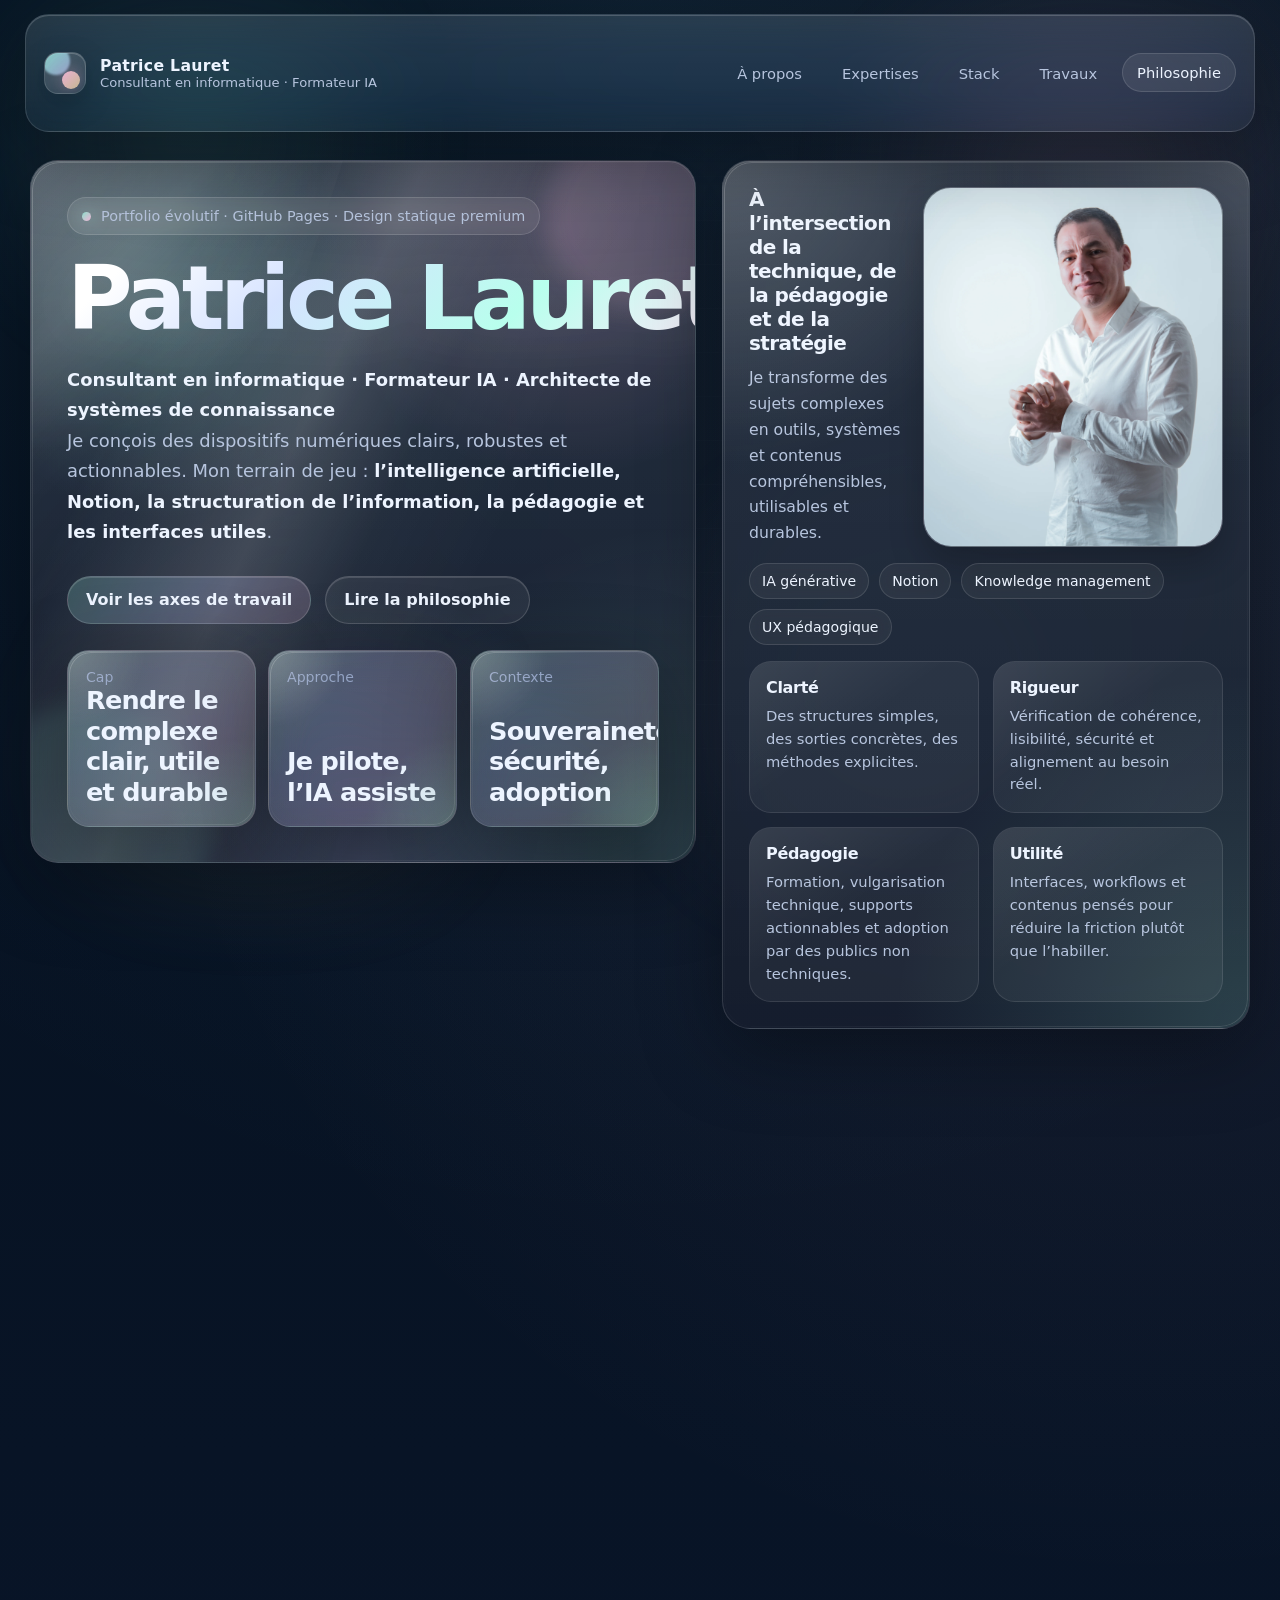
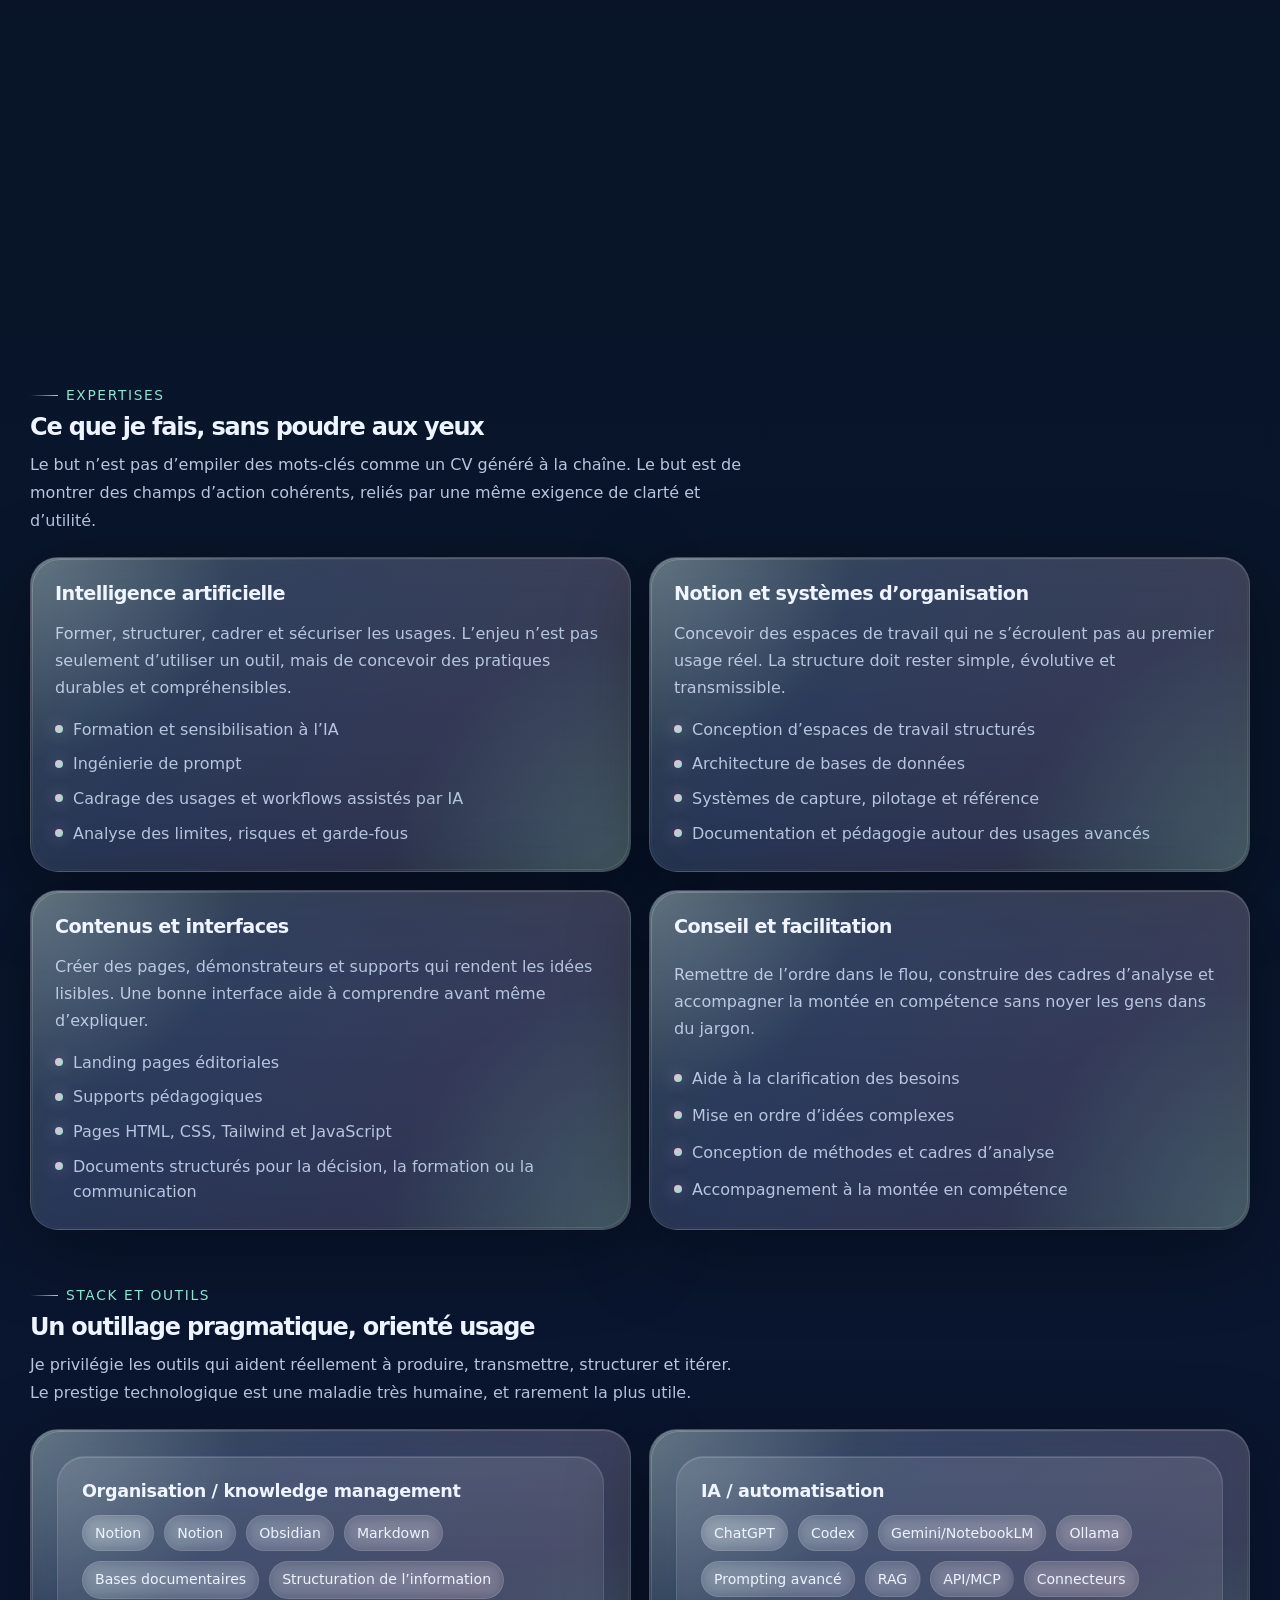
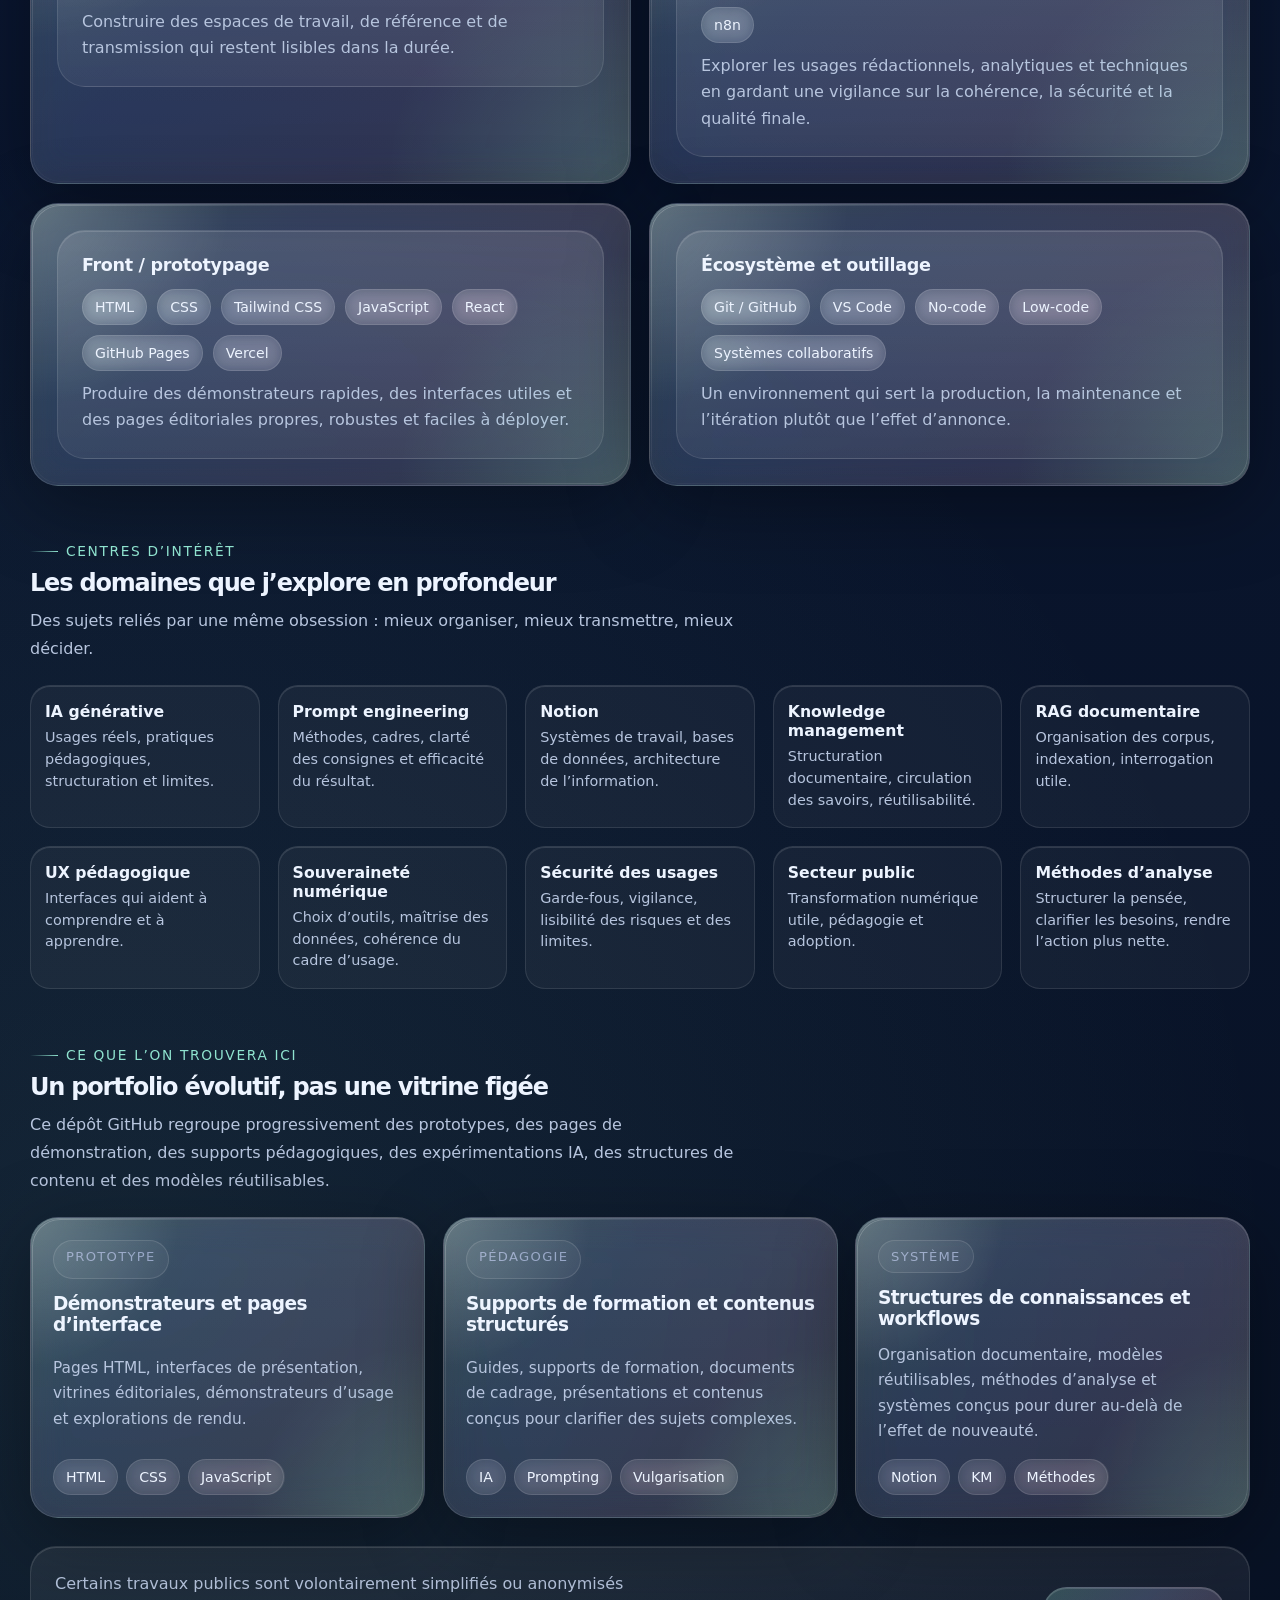
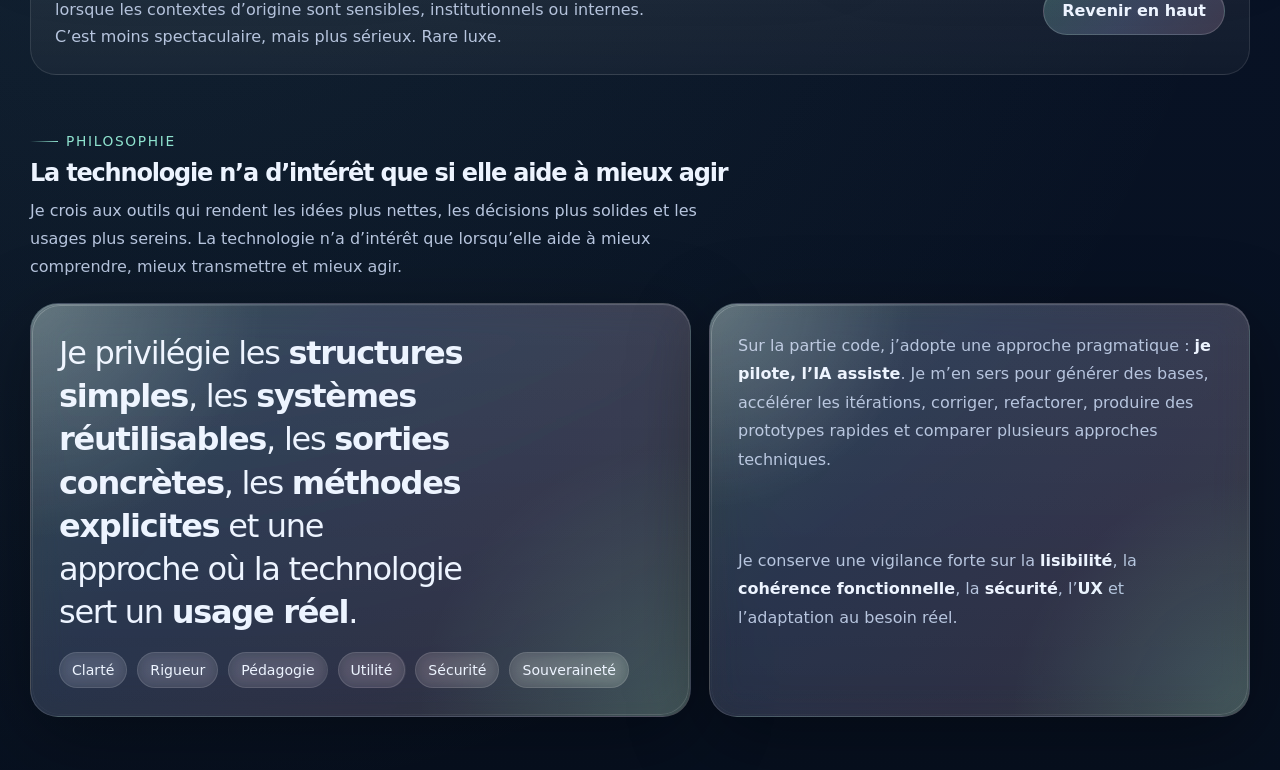
==== index.html @ 68022eaf "Fix mobile floating nav rail and anchor scroll behavior" ====
<!DOCTYPE html>
<html lang="fr">
<head>
  <meta charset="UTF-8" />
  <meta name="viewport" content="width=device-width, initial-scale=1.0" />
  <title>Patrice Lauret · Portfolio</title>
  <meta
    name="description"
    content="Consultant en informatique, formateur IA, architecte de systèmes de connaissance. Portfolio GitHub Pages de Patrice Lauret."
  />
  <meta name="theme-color" content="#0b1020" />
  <meta property="og:title" content="Patrice Lauret · Portfolio" />
  <meta
    property="og:description"
    content="IA, Notion, structuration des connaissances, pédagogie, interfaces utiles et transformation numérique."
  />
  <meta property="og:type" content="website" />
  <meta property="og:image" content="img/preview-portfolio.webp" />

  <link rel="stylesheet" href="assets/css/style.css" />

  <script src="assets/js/main.js" defer></script>
  <script src="assets/js/animations.js" defer></script>
  <script src="assets/js/reflections.js" defer></script>
</head>
<body>
  <div class="cursor-light" aria-hidden="true"></div>

  <header class="site-header">
    <div class="nav-shell">
      <a class="brand" href="#top" aria-label="Retour en haut">
        <span class="brand-mark" aria-hidden="true"></span>
        <span class="brand-text">
          <strong>Patrice Lauret</strong>
          <span>Consultant en informatique · Formateur IA</span>
        </span>
      </a>

      <nav class="nav-links" aria-label="Navigation principale">
        <a href="#apropos" data-short="ÀP" aria-label="À propos">À propos</a>
        <a href="#expertises" data-short="Ex" aria-label="Expertises">Expertises</a>
        <a href="#stack" data-short="St" aria-label="Stack">Stack</a>
        <a href="#travaux" data-short="Tr" aria-label="Travaux">Travaux</a>
        <a href="#philosophie" data-short="Ph" aria-label="Philosophie">Philosophie</a>
      </nav>
    </div>
  </header>

  <main id="top">
    <section class="hero wrap">
      <div class="intro-grid">
        <div class="intro-main">
          <article class="glass-card hero-card tilt reveal">
            <span class="halo one" aria-hidden="true"></span>
            <span class="halo two" aria-hidden="true"></span>
            <span class="floating-reflection" aria-hidden="true"></span>

            <div>
              <div class="eyebrow">
                <span class="dot" aria-hidden="true"></span>
                <span>Portfolio évolutif · GitHub Pages · Design statique premium</span>
              </div>

              <h1>
                <span class="title-gradient">Patrice Lauret</span>
              </h1>

              <p class="hero-lead">
                <strong>Consultant en informatique · Formateur IA · Architecte de systèmes de connaissance</strong><br />
                Je conçois des dispositifs numériques clairs, robustes et actionnables. Mon terrain de jeu :
                <strong>l’intelligence artificielle, Notion, la structuration de l’information, la pédagogie et les interfaces utiles</strong>.
              </p>

              <div class="cta-row">
                <a class="btn btn-primary" href="#travaux">Voir les axes de travail</a>
                <a class="btn" href="#philosophie">Lire la philosophie</a>
              </div>
            </div>

            <div class="hero-meta">
              <div class="stat-card tilt">
                <span class="stat-kicker">Cap</span>
                <strong class="stat-value">Rendre le complexe clair, utile et durable</strong>
              </div>
              <div class="stat-card tilt">
                <span class="stat-kicker">Approche</span>
                <strong class="stat-value">Je pilote, l’IA assiste</strong>
              </div>
              <div class="stat-card tilt">
                <span class="stat-kicker">Contexte</span>
                <strong class="stat-value">Souveraineté, sécurité, adoption</strong>
              </div>
            </div>
          </article>

          <article id="apropos" class="panel intro-about reveal delay-120">
            <div class="section-head">
              <span class="label">À propos</span>
              <h2>Un profil qui cherche moins le brillant que le juste</h2>
              <p>
                Ma pratique se situe là où se croisent la structuration, l’explication, l’outillage et le sens de l’usage.
                J’interviens sur des sujets où il faut concilier clarté, rigueur, sécurité, souveraineté numérique et adoption.
              </p>
            </div>

            <div class="about-grid">
              <div class="prose">
                <p>
                  Je travaille à l’intersection de <strong>la technique, de la pédagogie et de la stratégie</strong>.
                  Mon objectif est simple : transformer des sujets complexes en
                  <strong>outils, systèmes et contenus compréhensibles, utilisables et durables</strong>.
                </p>
                <p>
                  J’interviens notamment sur la <strong>formation à l’IA</strong>, la
                  <strong>structuration de connaissances</strong>, la <strong>conception de systèmes Notion</strong>,
                  la <strong>vulgarisation technique </strong>, la <strong>création de supports pédagogiques</strong>
                  et la mise en valeur de contenus via des <strong>landing pages</strong>, interfaces et présentations.
                </p>
                <p>
                  J'interviens également dans l'accompagnement et la mise en place de plan de sécurité (PCA/PRA), afin d'assurer la <strong>continuité</strong> et la <strong>reprise</strong> d'activité lors d'incidents majeurs.
                  </p>
                </p>
                <p>
                  J’ai une appétence forte pour les environnements où il faut concilier
                  <strong>clarté</strong>, <strong>rigueur</strong>, <strong>souveraineté numérique</strong>,
                  <strong>sécurité</strong> et <strong>adoption par des publics non techniques</strong>.
                </p>
              </div>

              <ul class="list-clean">
                <li>
                  <span class="bullet"></span>
                  <span><strong>Ce que je cherche</strong><br />Des systèmes utiles, réutilisables, documentés et compréhensibles.</span>
                </li>
                <li>
                  <span class="bullet"></span>
                  <span><strong>Ce que j’évite</strong><br />La complexité décorative, les interfaces flatteuses mais opaques, les méthodes qui n’aboutissent à rien.</span>
                </li>
                <li>
                  <span class="bullet"></span>
                  <span><strong>Ce que j’assume</strong><br />Sur la partie code, je m’appuie sur l’IA pour accélérer le prototypage, explorer plusieurs pistes, corriger et améliorer.</span>
                </li>
                <li>
                  <span class="bullet"></span>
                  <span><strong>Ma valeur</strong><br />Le cadrage, la relecture critique, la cohérence, la lisibilité, l’UX et l’alignement avec le besoin utilisateur.</span>
                </li>
              </ul>
            </div>
          </article>
        </div>

        <aside class="hero-side">
          <article class="panel profile-panel tilt reveal delay-90">
            <div class="profile-top">
              <div class="profile-copy">
                <h2>À l’intersection de la technique, de la pédagogie et de la stratégie</h2>
                <p>Je transforme des sujets complexes en outils, systèmes et contenus compréhensibles, utilisables et durables.</p>
              </div>

              <figure class="portrait-shell">
                <span class="portrait-backdrop" aria-hidden="true"></span>
                <div class="portrait-frame">
                  <img
                    src="./assets/img/patrice-lauret.webp"
                    alt="Portrait de Patrice Lauret"
                    loading="eager"
                    decoding="async"
                  />
                </div>
              </figure>
            </div>

            <div class="chip-row">
              <span class="chip">IA générative</span>
              <span class="chip">Notion</span>
              <span class="chip">Knowledge management</span>
              <span class="chip">UX pédagogique</span>
            </div>

            <div class="panel-grid">
              <div class="micro-card">
                <strong>Clarté</strong>
                <span>Des structures simples, des sorties concrètes, des méthodes explicites.</span>
              </div>
              <div class="micro-card">
                <strong>Rigueur</strong>
                <span>Vérification de cohérence, lisibilité, sécurité et alignement au besoin réel.</span>
              </div>
              <div class="micro-card">
                <strong>Pédagogie</strong>
                <span>Formation, vulgarisation technique, supports actionnables et adoption par des publics non techniques.</span>
              </div>
              <div class="micro-card">
                <strong>Utilité</strong>
                <span>Interfaces, workflows et contenus pensés pour réduire la friction plutôt que l’habiller.</span>
              </div>
            </div>
          </article>

          <article class="panel reveal delay-160 panel-compact">
            <div class="section-head section-head-inline">
              <span class="label">Focus</span>
              <h2>Axes de valeur</h2>
            </div>

            <div class="timeline">
              <div class="timeline-item tilt">
                <span class="kicker">Formation IA</span>
                <h3>Ingénierie de prompt, sensibilisation, cadrage des usages</h3>
                <p>Concevoir des formations qui rendent l’IA compréhensible, concrète et responsable.</p>
              </div>
              <div class="timeline-item tilt">
                <span class="kicker">Systèmes de connaissance</span>
                <h3>Structurer l’information, les workflows et les espaces documentaires</h3>
                <p>Transformer des ensembles dispersés en systèmes lisibles, maintenables et réutilisables.</p>
              </div>
              <div class="timeline-item tilt">
                <span class="kicker">Interfaces utiles</span>
                <h3>Landing pages, démonstrateurs, supports pédagogiques</h3>
                <p>Donner une forme claire à des contenus techniques, institutionnels ou pédagogiques.</p>
              </div>
            </div>
          </article>
        </aside>
      </div>
    </section>

    <section id="expertises" class="wrap reveal">
      <div class="section-head">
        <span class="label">Expertises</span>
        <h2>Ce que je fais, sans poudre aux yeux</h2>
        <p>
          Le but n’est pas d’empiler des mots-clés comme un CV généré à la chaîne.
          Le but est de montrer des champs d’action cohérents, reliés par une même exigence de clarté et d’utilité.
        </p>
      </div>

      <div class="skills-grid">
        <article class="skill-block tilt">
          <h3>Intelligence artificielle</h3>
          <p>Former, structurer, cadrer et sécuriser les usages. L’enjeu n’est pas seulement d’utiliser un outil, mais de concevoir des pratiques durables et compréhensibles.</p>
          <ul class="skill-list">
            <li>Formation et sensibilisation à l’IA</li>
            <li>Ingénierie de prompt</li>
            <li>Cadrage des usages et workflows assistés par IA</li>
            <li>Analyse des limites, risques et garde-fous</li>
          </ul>
        </article>

        <article class="skill-block tilt">
          <h3>Notion et systèmes d’organisation</h3>
          <p>Concevoir des espaces de travail qui ne s’écroulent pas au premier usage réel. La structure doit rester simple, évolutive et transmissible.</p>
          <ul class="skill-list">
            <li>Conception d’espaces de travail structurés</li>
            <li>Architecture de bases de données</li>
            <li>Systèmes de capture, pilotage et référence</li>
            <li>Documentation et pédagogie autour des usages avancés</li>
          </ul>
        </article>

        <article class="skill-block tilt">
          <h3>Contenus et interfaces</h3>
          <p>Créer des pages, démonstrateurs et supports qui rendent les idées lisibles. Une bonne interface aide à comprendre avant même d’expliquer.</p>
          <ul class="skill-list">
            <li>Landing pages éditoriales</li>
            <li>Supports pédagogiques</li>
            <li>Pages HTML, CSS, Tailwind et JavaScript</li>
            <li>Documents structurés pour la décision, la formation ou la communication</li>
          </ul>
        </article>

        <article class="skill-block tilt">
          <h3>Conseil et facilitation</h3>
          <p>Remettre de l’ordre dans le flou, construire des cadres d’analyse et accompagner la montée en compétence sans noyer les gens dans du jargon.</p>
          <ul class="skill-list">
            <li>Aide à la clarification des besoins</li>
            <li>Mise en ordre d’idées complexes</li>
            <li>Conception de méthodes et cadres d’analyse</li>
            <li>Accompagnement à la montée en compétence</li>
          </ul>
        </article>
      </div>
    </section>

    <section id="stack" class="wrap reveal">
      <div class="section-head">
        <span class="label">Stack et outils</span>
        <h2>Un outillage pragmatique, orienté usage</h2>
        <p>
          Je privilégie les outils qui aident réellement à produire, transmettre, structurer et itérer.
          Le prestige technologique est une maladie très humaine, et rarement la plus utile.
        </p>
      </div>

      <div class="stack-grid">
        <article class="panel tilt">
          <div class="stack-box">
            <h3>Organisation / knowledge management</h3>
            <div class="stack-cloud">
              <span class="chip">Notion</span>
              <span class="chip">Notion</span>
              <span class="chip">Obsidian</span>
              <span class="chip">Markdown</span>
              <span class="chip">Bases documentaires</span>
              <span class="chip">Structuration de l’information</span>
              <br><br>
            </div>
            <p>Construire des espaces de travail, de référence et de transmission qui restent lisibles dans la durée.</p>
          </div>
        </article>

        <article class="panel tilt">
          <div class="stack-box">
            <h3>IA / automatisation</h3>
            <div class="stack-cloud">
              <span class="chip">ChatGPT</span>
              <span class="chip">Codex</span>
              <span class="chip">Gemini/NotebookLM</span>
              <span class="chip">Ollama</span>
              <span class="chip">Prompting avancé</span>
              <span class="chip">RAG</span>
              <span class="chip">API/MCP</span>
              <span class="chip">Connecteurs</span>
              <span class="chip">n8n</span>
            </div>
            <p>Explorer les usages rédactionnels, analytiques et techniques en gardant une vigilance sur la cohérence, la sécurité et la qualité finale.</p>
          </div>
        </article>

        <article class="panel tilt">
          <div class="stack-box">
            <h3>Front / prototypage</h3>
            <div class="stack-cloud">
              <span class="chip">HTML</span>
              <span class="chip">CSS</span>
              <span class="chip">Tailwind CSS</span>
              <span class="chip">JavaScript</span>
              <span class="chip">React</span>
              <span class="chip">GitHub Pages</span>
              <span class="chip">Vercel</span>
            </div>
            <p>Produire des démonstrateurs rapides, des interfaces utiles et des pages éditoriales propres, robustes et faciles à déployer.</p>
          </div>
        </article>

        <article class="panel tilt">
          <div class="stack-box">
            <h3>Écosystème et outillage</h3>
            <div class="stack-cloud">
              <span class="chip">Git / GitHub</span>
              <span class="chip">VS Code</span>
              <span class="chip">No-code</span>
              <span class="chip">Low-code</span>
              <span class="chip">Systèmes collaboratifs</span>
            </div>
            <p>Un environnement qui sert la production, la maintenance et l’itération plutôt que l’effet d’annonce.</p>
          </div>
        </article>
      </div>
    </section>

    <section class="wrap reveal">
      <div class="section-head">
        <span class="label">Centres d’intérêt</span>
        <h2>Les domaines que j’explore en profondeur</h2>
        <p>Des sujets reliés par une même obsession : mieux organiser, mieux transmettre, mieux décider.</p>
      </div>

      <div class="interest-grid">
        <article class="interest-item"><strong>IA générative</strong><span>Usages réels, pratiques pédagogiques, structuration et limites.</span></article>
        <article class="interest-item"><strong>Prompt engineering</strong><span>Méthodes, cadres, clarté des consignes et efficacité du résultat.</span></article>
        <article class="interest-item"><strong>Notion</strong><span>Systèmes de travail, bases de données, architecture de l’information.</span></article>
        <article class="interest-item"><strong>Knowledge management</strong><span>Structuration documentaire, circulation des savoirs, réutilisabilité.</span></article>
        <article class="interest-item"><strong>RAG documentaire</strong><span>Organisation des corpus, indexation, interrogation utile.</span></article>
        <article class="interest-item"><strong>UX pédagogique</strong><span>Interfaces qui aident à comprendre et à apprendre.</span></article>
        <article class="interest-item"><strong>Souveraineté numérique</strong><span>Choix d’outils, maîtrise des données, cohérence du cadre d’usage.</span></article>
        <article class="interest-item"><strong>Sécurité des usages</strong><span>Garde-fous, vigilance, lisibilité des risques et des limites.</span></article>
        <article class="interest-item"><strong>Secteur public</strong><span>Transformation numérique utile, pédagogie et adoption.</span></article>
        <article class="interest-item"><strong>Méthodes d’analyse</strong><span>Structurer la pensée, clarifier les besoins, rendre l’action plus nette.</span></article>
      </div>
    </section>

    <section id="travaux" class="wrap reveal">
      <div class="section-head">
        <span class="label">Ce que l’on trouvera ici</span>
        <h2>Un portfolio évolutif, pas une vitrine figée</h2>
        <p>
          Ce dépôt GitHub regroupe progressivement des prototypes, des pages de démonstration,
          des supports pédagogiques, des expérimentations IA, des structures de contenu et des modèles réutilisables.
        </p>
      </div>

      <div class="projects-grid">
        <article class="project-card tilt">
          <span class="project-type">Prototype</span>
          <h3>Démonstrateurs et pages d’interface</h3>
          <p>Pages HTML, interfaces de présentation, vitrines éditoriales, démonstrateurs d’usage et explorations de rendu.</p>
          <div class="project-footer">
            <span class="tag">HTML</span>
            <span class="tag">CSS</span>
            <span class="tag">JavaScript</span>
          </div>
        </article>

        <article class="project-card tilt">
          <span class="project-type">Pédagogie</span>
          <h3>Supports de formation et contenus structurés</h3>
          <p>Guides, supports de formation, documents de cadrage, présentations et contenus conçus pour clarifier des sujets complexes.</p>
          <div class="project-footer">
            <span class="tag">IA</span>
            <span class="tag">Prompting</span>
            <span class="tag">Vulgarisation</span>
          </div>
        </article>

        <article class="project-card tilt">
          <span class="project-type">Système</span>
          <h3>Structures de connaissances et workflows</h3>
          <p>Organisation documentaire, modèles réutilisables, méthodes d’analyse et systèmes conçus pour durer au-delà de l’effet de nouveauté.</p>
          <div class="project-footer">
            <span class="tag">Notion</span>
            <span class="tag">KM</span>
            <span class="tag">Méthodes</span>
          </div>
        </article>
      </div>

      <div class="footer-card">
        <p>
          Certains travaux publics sont volontairement simplifiés ou anonymisés lorsque les contextes d’origine
          sont sensibles, institutionnels ou internes. C’est moins spectaculaire, mais plus sérieux. Rare luxe.
        </p>
        <a class="btn btn-primary" href="#top">Revenir en haut</a>
      </div>
    </section>

    <section id="philosophie" class="wrap reveal">
      <div class="section-head">
        <span class="label">Philosophie</span>
        <h2>La technologie n’a d’intérêt que si elle aide à mieux agir</h2>
        <p>
          Je crois aux outils qui rendent les idées plus nettes, les décisions plus solides et les usages plus sereins.
          La technologie n’a d’intérêt que lorsqu’elle aide à mieux comprendre, mieux transmettre et mieux agir.
        </p>
      </div>

      <div class="philosophy-grid">
        <article class="philosophy-card tilt">
          <p class="quote">
            Je privilégie les <strong>structures simples</strong>, les <strong>systèmes réutilisables</strong>,
            les <strong>sorties concrètes</strong>, les <strong>méthodes explicites</strong>
            et une approche où la technologie sert un <strong>usage réel</strong>.
          </p>
          <div class="tag-cloud">
            <span class="tag">Clarté</span>
            <span class="tag">Rigueur</span>
            <span class="tag">Pédagogie</span>
            <span class="tag">Utilité</span>
            <span class="tag">Sécurité</span>
            <span class="tag">Souveraineté</span>
          </div>
        </article>

        <article class="philosophy-card tilt">
          <div class="prose">
            <p>
              Sur la partie code, j’adopte une approche pragmatique :
              <strong>je pilote, l’IA assiste</strong>. Je m’en sers pour générer des bases,
              accélérer les itérations, corriger, refactorer, produire des prototypes rapides
              et comparer plusieurs approches techniques.
            </p>
            <p>
              Je conserve une vigilance forte sur la <strong>lisibilité</strong>,
              la <strong>cohérence fonctionnelle</strong>, la <strong>sécurité</strong>,
              l’<strong>UX</strong> et l’adaptation au besoin réel.
            </p>
          </div>
        </article>
      </div>
    </section>
  </main>
</body>
</html>
---- assets/css/style.css ----
:root {
  --bg: #07111f;
  --bg-soft: rgba(10, 18, 34, 0.72);
  --panel: rgba(255, 255, 255, 0.07);
  --panel-2: rgba(255, 255, 255, 0.1);
  --line: rgba(255, 255, 255, 0.12);
  --text: #edf4ff;
  --muted: #b7c5de;
  --soft: #93a3c4;
  --accent: #8fe3cf;
  --accent-2: #f4b6d8;
  --accent-3: #b8c8ff;
  --accent-4: #f7dca6;
  --success: #a7f3d0;
  --shadow: 0 20px 80px rgba(0, 0, 0, 0.35);
  --radius: 28px;
  --radius-sm: 18px;
  --max: 1220px;
  --nav-h: 78px;
  --mobile-nav-rail-w: 56px;
  --mobile-nav-rail-gap: 10px;
  --grid: rgba(255, 255, 255, 0.05);
  --card-glow:
    radial-gradient(circle at top left, rgba(255, 255, 255, 0.22), transparent 30%),
    radial-gradient(circle at bottom right, rgba(143, 227, 207, 0.18), transparent 35%);
  --hero-glow:
    radial-gradient(circle at 20% 20%, rgba(143, 227, 207, 0.24), transparent 28%),
    radial-gradient(circle at 80% 10%, rgba(244, 182, 216, 0.2), transparent 30%),
    radial-gradient(circle at 50% 100%, rgba(184, 200, 255, 0.22), transparent 35%);
  --hero-reflection:
    linear-gradient(115deg, transparent 20%, rgba(255, 255, 255, 0.16) 40%, rgba(255, 255, 255, 0.03) 52%, transparent 65%);
  --border-shine:
    linear-gradient(135deg, rgba(255, 255, 255, 0.28), rgba(255, 255, 255, 0.05) 32%, rgba(255, 255, 255, 0.02) 65%, rgba(255, 255, 255, 0.18));
  --spring-spectrum:
    linear-gradient(130deg, rgba(143, 227, 207, 0.17), rgba(184, 200, 255, 0.12), rgba(244, 182, 216, 0.12), rgba(247, 220, 166, 0.14));
}

* {
  box-sizing: border-box;
}

html {
  scroll-behavior: smooth;
  scroll-padding-top: calc(var(--nav-h) + 16px);
}

body {
  margin: 0;
  font-family: Inter, ui-sans-serif, system-ui, -apple-system, BlinkMacSystemFont, "Segoe UI", sans-serif;
  background:
    radial-gradient(circle at top, rgba(56, 189, 248, 0.08), transparent 22%),
    radial-gradient(circle at 90% 10%, rgba(244, 182, 216, 0.08), transparent 20%),
    radial-gradient(circle at 10% 80%, rgba(143, 227, 207, 0.09), transparent 25%),
    linear-gradient(180deg, #06101d 0%, #081426 26%, #0a1630 56%, #07101f 100%);
  color: var(--text);
  min-height: 100vh;
  overflow-x: hidden;
}

body::before,
body::after {
  content: "";
  position: fixed;
  inset: 0;
  pointer-events: none;
  z-index: -2;
}

body::before {
  background:
    linear-gradient(var(--grid) 1px, transparent 1px),
    linear-gradient(90deg, var(--grid) 1px, transparent 1px);
  background-size: 44px 44px;
  mask-image: radial-gradient(circle at center, black 28%, transparent 85%);
  opacity: 0.26;
}

body::after {
  background:
    radial-gradient(circle at 15% 15%, rgba(143, 227, 207, 0.18), transparent 18%),
    radial-gradient(circle at 85% 20%, rgba(244, 182, 216, 0.16), transparent 20%),
    radial-gradient(circle at 70% 78%, rgba(184, 200, 255, 0.18), transparent 24%),
    radial-gradient(circle at 20% 85%, rgba(247, 220, 166, 0.12), transparent 20%);
  filter: blur(60px);
  opacity: 0.9;
  animation: drift 18s ease-in-out infinite alternate;
}

@keyframes drift {
  from {
    transform: translate3d(0, 0, 0) scale(1);
  }
  to {
    transform: translate3d(2%, -2%, 0) scale(1.05);
  }
}

@keyframes shimmer {
  0%,
  74%,
  100% {
    transform: translateX(-115%);
  }
  82% {
    transform: translateX(115%);
  }
}

@keyframes portraitShine {
  0%,
  76%,
  100% {
    transform: translateX(-92%);
  }
  86% {
    transform: translateX(115%);
  }
}

@keyframes sweep {
  0%,
  78%,
  100% {
    transform: translateX(-35%) rotate(18deg);
  }
  88% {
    transform: translateX(135%) rotate(18deg);
  }
}

a {
  color: inherit;
  text-decoration: none;
}

img {
  max-width: 100%;
  display: block;
}

h1,
h2,
h3,
p {
  margin: 0;
}

h1 {
  font-size: clamp(2.8rem, 7vw, 5.7rem);
  line-height: 0.98;
  letter-spacing: -0.05em;
  max-width: none;
  white-space: nowrap;
  text-wrap: nowrap;
}

.cursor-light {
  position: fixed;
  inset: 0;
  pointer-events: none;
  z-index: -1;
  background: radial-gradient(
    320px circle at var(--mx, 50%) var(--my, 30%),
    rgba(255, 255, 255, 0.07),
    transparent 45%
  );
  transition: background 120ms linear, opacity 180ms ease;
  opacity: 0;
}

.wrap {
  width: min(100% - 32px, var(--max));
  margin-inline: auto;
}

.site-header {
  position: sticky;
  top: 0;
  z-index: 20;
  padding-top: 14px;
}

.nav-shell {
  width: min(100% - 24px, calc(var(--max) + 10px));
  margin: 0 auto;
  min-height: var(--nav-h);
  display: flex;
  align-items: center;
  justify-content: space-between;
  gap: 18px;
  padding: 14px 18px;
  border: 1px solid var(--line);
  border-radius: 24px;
  background: linear-gradient(180deg, rgba(255, 255, 255, 0.12), rgba(255, 255, 255, 0.05));
  backdrop-filter: blur(18px) saturate(140%);
  -webkit-backdrop-filter: blur(18px) saturate(140%);
  box-shadow: var(--shadow), inset 0 1px 0 rgba(255, 255, 255, 0.18);
  position: relative;
  overflow: hidden;
  isolation: isolate;
}

.nav-shell::before {
  content: "";
  position: absolute;
  inset: 0;
  background: linear-gradient(110deg, transparent 0%, rgba(255, 255, 255, 0.12) 25%, transparent 45%);
  transform: translateX(-100%);
  opacity: 0.55;
  animation: shimmer 10s ease-in-out infinite;
  z-index: -1;
}

.brand {
  display: flex;
  align-items: center;
  gap: 14px;
  min-width: 0;
}

.brand-mark {
  width: 42px;
  height: 42px;
  border-radius: 14px;
  position: relative;
  background: linear-gradient(135deg, rgba(255, 255, 255, 0.2), rgba(255, 255, 255, 0.06));
  border: 1px solid rgba(255, 255, 255, 0.14);
  box-shadow: inset 0 1px 0 rgba(255, 255, 255, 0.2), 0 10px 30px rgba(0, 0, 0, 0.2);
  overflow: hidden;
}

.brand-mark::before,
.brand-mark::after {
  content: "";
  position: absolute;
  border-radius: 999px;
  inset: auto;
}

.brand-mark::before {
  width: 28px;
  height: 28px;
  background: linear-gradient(135deg, rgba(143, 227, 207, 0.9), rgba(184, 200, 255, 0.65));
  top: -6px;
  left: -3px;
  filter: blur(1px);
}

.brand-mark::after {
  width: 18px;
  height: 18px;
  background: linear-gradient(135deg, rgba(244, 182, 216, 0.95), rgba(247, 220, 166, 0.75));
  right: 5px;
  bottom: 4px;
  box-shadow: 0 0 18px rgba(244, 182, 216, 0.5);
}

.brand-text {
  min-width: 0;
}

.brand-text strong,
.brand-text span {
  display: block;
  white-space: nowrap;
  overflow: hidden;
  text-overflow: ellipsis;
}

.brand-text strong {
  font-size: 0.98rem;
  letter-spacing: 0.02em;
}

.brand-text span {
  color: var(--muted);
  font-size: 0.82rem;
}

.nav-links {
  display: flex;
  align-items: center;
  gap: 10px;
  flex-wrap: wrap;
  justify-content: flex-end;
}

.nav-links a {
  padding: 10px 14px;
  border-radius: 999px;
  font-size: 0.92rem;
  color: var(--muted);
  border: 1px solid transparent;
  transition: 180ms ease;
}

.nav-links a:hover,
.nav-links a.active {
  color: var(--text);
  background: rgba(255, 255, 255, 0.08);
  border-color: rgba(255, 255, 255, 0.12);
  transform: translateY(-1px);
}

.nav-links a:focus-visible {
  outline: 2px solid rgba(143, 227, 207, 0.65);
  outline-offset: 2px;
}

main {
  padding-bottom: 72px;
}

.hero {
  min-height: auto;
  display: grid;
  align-items: start;
  padding: 28px 0 18px;
  position: relative;
}

.intro-grid {
  display: grid;
  grid-template-columns: 1.2fr 0.95fr;
  gap: 26px;
  align-items: start;
}

.intro-main {
  display: grid;
  gap: 18px;
  align-content: start;
}

.hero-side {
  display: grid;
  grid-template-rows: auto auto;
  gap: 18px;
  align-content: start;
}

.glass-card,
.panel,
.timeline-item,
.project-card,
.skill-block,
.stat-card,
.philosophy-card {
  position: relative;
  overflow: hidden;
  border-radius: var(--radius);
  border: 1px solid var(--line);
  background:
    linear-gradient(180deg, rgba(255, 255, 255, 0.11), rgba(255, 255, 255, 0.05)),
    var(--spring-spectrum);
  backdrop-filter: blur(18px) saturate(135%);
  -webkit-backdrop-filter: blur(18px) saturate(135%);
  box-shadow: var(--shadow), inset 0 1px 0 rgba(255, 255, 255, 0.16);
}

.glass-card::before,
.panel::before,
.timeline-item::before,
.project-card::before,
.skill-block::before,
.stat-card::before,
.philosophy-card::before {
  content: "";
  position: absolute;
  inset: 0;
  background: var(--card-glow);
  pointer-events: none;
}

.glass-card::after,
.panel::after,
.timeline-item::after,
.project-card::after,
.skill-block::after,
.stat-card::after,
.philosophy-card::after {
  content: "";
  position: absolute;
  inset: 1px;
  border-radius: inherit;
  padding: 1px;
  background: var(--border-shine);
  -webkit-mask:
    linear-gradient(#fff 0 0) content-box,
    linear-gradient(#fff 0 0);
  -webkit-mask-composite: xor;
  mask-composite: exclude;
  pointer-events: none;
  opacity: 0.8;
}

.hero-card {
  padding: 36px;
  min-height: auto;
  display: flex;
  flex-direction: column;
  justify-content: flex-start;
  gap: 26px;
  isolation: isolate;
  background:
    var(--hero-reflection),
    linear-gradient(180deg, rgba(255, 255, 255, 0.13), rgba(255, 255, 255, 0.05)),
    var(--hero-glow),
    linear-gradient(180deg, rgba(8, 20, 38, 0.74), rgba(7, 14, 30, 0.9));
}

.hero-card > * {
  position: relative;
  z-index: 1;
}

.hero-card .halo {
  position: absolute;
  inset: auto;
  border-radius: 999px;
  filter: blur(12px);
  opacity: 0.7;
  z-index: 0;
}

.hero-card .halo.one {
  width: 190px;
  height: 190px;
  right: -40px;
  top: -40px;
  background: rgba(244, 182, 216, 0.22);
}

.hero-card .halo.two {
  width: 240px;
  height: 240px;
  left: -60px;
  bottom: -80px;
  background: rgba(143, 227, 207, 0.18);
}

.eyebrow {
  display: inline-flex;
  align-items: center;
  gap: 10px;
  padding: 10px 14px;
  border-radius: 999px;
  border: 1px solid rgba(255, 255, 255, 0.14);
  background: rgba(255, 255, 255, 0.06);
  color: var(--muted);
  font-size: 0.9rem;
  width: fit-content;
  backdrop-filter: blur(10px);
  margin-bottom: 20px;
}

.eyebrow .dot {
  width: 9px;
  height: 9px;
  border-radius: 50%;
  background: linear-gradient(135deg, var(--accent), var(--accent-2));
  box-shadow: 0 0 18px rgba(143, 227, 207, 0.6);
}

.title-gradient {
  background: linear-gradient(135deg, #ffffff 10%, #d6e3ff 35%, #b8ffed 68%, #ffe8fa 100%);
  -webkit-background-clip: text;
  background-clip: text;
  color: transparent;
  filter: drop-shadow(0 6px 28px rgba(255, 255, 255, 0.08));
}

.hero-lead {
  max-width: 70ch;
  margin-top: 22px;
  font-size: clamp(1.05rem, 1.4vw, 1.18rem);
  line-height: 1.7;
  color: var(--muted);
}

.hero-lead strong {
  color: var(--text);
  font-weight: 650;
}

.cta-row {
  display: flex;
  gap: 14px;
  flex-wrap: wrap;
  margin-top: 28px;
}

.btn {
  position: relative;
  display: inline-flex;
  align-items: center;
  justify-content: center;
  gap: 10px;
  min-height: 48px;
  padding: 0 18px;
  border-radius: 999px;
  border: 1px solid rgba(255, 255, 255, 0.16);
  background: rgba(255, 255, 255, 0.06);
  color: var(--text);
  font-weight: 600;
  transition:
    transform 180ms ease,
    background 180ms ease,
    border-color 180ms ease,
    box-shadow 180ms ease;
  box-shadow: inset 0 1px 0 rgba(255, 255, 255, 0.14);
}

.btn:hover {
  transform: translateY(-2px);
  border-color: rgba(255, 255, 255, 0.24);
  box-shadow:
    inset 0 1px 0 rgba(255, 255, 255, 0.18),
    0 10px 24px rgba(0, 0, 0, 0.18);
}

.btn-primary {
  background: linear-gradient(
    135deg,
    rgba(143, 227, 207, 0.24),
    rgba(184, 200, 255, 0.22),
    rgba(244, 182, 216, 0.18)
  );
}

.hero-meta {
  display: grid;
  grid-template-columns: repeat(3, minmax(0, 1fr));
  gap: 12px;
  margin-top: 0;
}

.stat-card {
  padding: 18px;
  border-radius: 22px;
  min-height: 120px;
  display: flex;
  flex-direction: column;
  justify-content: space-between;
  transform-style: preserve-3d;
}

.stat-kicker {
  color: var(--soft);
  font-size: 0.88rem;
}

.stat-value {
  font-size: clamp(1.1rem, 2.5vw, 1.6rem);
  font-weight: 700;
  line-height: 1.2;
  letter-spacing: -0.03em;
  max-width: 14ch;
}

.intro-about {
  padding: 28px;
  display: grid;
  gap: 22px;
}

.intro-about .section-head {
  margin-bottom: 0;
}

.intro-about .section-head h2 {
  max-width: none;
  font-size: clamp(1.5rem, 1.9vw, 2.1rem);
  white-space: normal;
  text-wrap: balance;
}

.profile-panel {
  padding: 22px;
  display: grid;
  gap: 16px;
  align-content: start;
  background:
    linear-gradient(180deg, rgba(255, 255, 255, 0.12), rgba(255, 255, 255, 0.05)),
    radial-gradient(circle at top right, rgba(255, 255, 255, 0.15), transparent 30%),
    linear-gradient(180deg, rgba(11, 23, 40, 0.85), rgba(8, 16, 32, 0.86));
}

.profile-top {
  display: grid;
  grid-template-columns: minmax(0, 1fr) minmax(220px, 300px);
  gap: 18px;
  align-items: stretch;
}

.profile-copy {
  display: grid;
  gap: 10px;
  align-content: start;
}

.portrait-shell {
  position: relative;
  margin: 0;
  min-height: 100%;
  display: flex;
  align-items: stretch;
}

.portrait-backdrop {
  position: absolute;
  inset: 8% 10% 2% 10%;
  border-radius: 30px;
  background:
    radial-gradient(circle at 50% 20%, rgba(255, 255, 255, 0.2), transparent 32%),
    radial-gradient(circle at 20% 80%, rgba(143, 227, 207, 0.18), transparent 30%),
    radial-gradient(circle at 85% 25%, rgba(244, 182, 216, 0.18), transparent 30%),
    linear-gradient(180deg, rgba(255, 255, 255, 0.08), rgba(255, 255, 255, 0.02));
  filter: blur(10px);
  opacity: 0.95;
  pointer-events: none;
}

.portrait-frame {
  position: relative;
  width: 100%;
  min-height: 360px;
  border-radius: 28px;
  border: 1px solid rgba(255, 255, 255, 0.14);
  background:
    linear-gradient(180deg, rgba(255, 255, 255, 0.14), rgba(255, 255, 255, 0.05)),
    linear-gradient(135deg, rgba(143, 227, 207, 0.12), rgba(184, 200, 255, 0.08), rgba(244, 182, 216, 0.1));
  box-shadow:
    inset 0 1px 0 rgba(255, 255, 255, 0.18),
    0 18px 34px rgba(0, 0, 0, 0.22);
  overflow: hidden;
  isolation: isolate;
  display: flex;
  align-items: flex-end;
  justify-content: center;
}

.portrait-frame::before {
  content: "";
  position: absolute;
  inset: 0;
  background: linear-gradient(
    118deg,
    transparent 24%,
    rgba(255, 255, 255, 0.18) 42%,
    rgba(255, 255, 255, 0.05) 52%,
    transparent 68%
  );
  transform: translateX(-90%);
  opacity: 0.8;
  animation: portraitShine 9s ease-in-out infinite;
  pointer-events: none;
  z-index: 2;
}

.portrait-frame img {
  position: relative;
  z-index: 1;
  width: 100%;
  height: 100%;
  max-height: none;
  object-fit: cover;
  object-position: center 18%;
  filter: drop-shadow(0 18px 40px rgba(0, 0, 0, 0.28));
}

.profile-panel h2 {
  font-size: 1.25rem;
  letter-spacing: -0.03em;
}

.profile-panel p {
  color: var(--muted);
  line-height: 1.65;
  font-size: 0.98rem;
}

.chip-row,
.stack-cloud,
.tag-cloud {
  display: flex;
  gap: 10px;
  flex-wrap: wrap;
}

.chip,
.tag {
  padding: 9px 12px;
  border-radius: 999px;
  border: 1px solid rgba(255, 255, 255, 0.12);
  background: rgba(255, 255, 255, 0.05);
  color: var(--text);
  font-size: 0.88rem;
  backdrop-filter: blur(8px);
}

.chip.muted,
.tag.muted {
  color: var(--muted);
}

.panel-grid {
  display: grid;
  grid-template-columns: repeat(2, minmax(0, 1fr));
  gap: 14px;
}

.micro-card {
  padding: 16px;
  border-radius: 22px;
  background: rgba(255, 255, 255, 0.05);
  border: 1px solid rgba(255, 255, 255, 0.1);
  min-height: 112px;
  position: relative;
  overflow: hidden;
}

.micro-card::before {
  content: "";
  position: absolute;
  inset: 0;
  background: linear-gradient(145deg, rgba(255, 255, 255, 0.08), transparent 45%);
  pointer-events: none;
}

.micro-card strong {
  display: block;
  font-size: 1rem;
  margin-bottom: 8px;
  letter-spacing: -0.02em;
}

.micro-card span {
  color: var(--muted);
  line-height: 1.55;
  font-size: 0.92rem;
}

section {
  padding: 58px 0 0;
  scroll-margin-top: calc(var(--nav-h) + 22px);
}

.section-head {
  margin-bottom: 22px;
  display: grid;
  gap: 10px;
}

.section-head .label {
  display: inline-flex;
  align-items: center;
  gap: 8px;
  width: fit-content;
  color: var(--accent);
  font-size: 0.86rem;
  letter-spacing: 0.12em;
  text-transform: uppercase;
}

.section-head .label::before {
  content: "";
  width: 28px;
  height: 1px;
  background: linear-gradient(90deg, transparent, var(--accent));
}

.section-head h2 {
  font-size: clamp(1.45rem, 1,9vw, 2,15rem);
  letter-spacing: -0.05em;
  max-width: none;
  white-space: nowrap;
  text-wrap: normal;
}

.section-head p {
  max-width: 70ch;
  color: var(--muted);
  line-height: 1.75;
}

.section-head-inline {
  margin-bottom: 16px;
}

.section-head-inline h2 {
  font-size: 1.5rem;
  max-width: none;
}

.about-grid,
.skills-grid,
.projects-grid,
.philosophy-grid,
.stack-grid,
.interest-grid {
  display: grid;
  gap: 18px;
}

.about-grid {
  grid-template-columns: minmax(0, 1.12fr) minmax(0, 0.88fr);
  align-items: start;
}

.intro-about,
.section-head,
.about-grid,
.about-grid > *,
.prose,
.list-clean {
  min-width: 0;
}

.panel {
  padding: 26px;
}

.prose {
  display: grid;
  gap: 16px;
}

.prose p {
  color: var(--muted);
  line-height: 1.78;
  font-size: 1rem;
}

.prose strong {
  color: var(--text);
}

.list-clean {
  display: grid;
  gap: 12px;
  margin: 0;
  padding: 0;
  list-style: none;
}

.list-clean li {
  display: grid;
  grid-template-columns: 20px 1fr;
  gap: 12px;
  align-items: start;
  color: var(--muted);
  line-height: 1.62;
  padding: 12px 0;
  border-bottom: 1px solid rgba(255, 255, 255, 0.07);
}

.list-clean li:last-child {
  border-bottom: 0;
  padding-bottom: 0;
}

.bullet {
  width: 10px;
  height: 10px;
  border-radius: 999px;
  margin-top: 0.48rem;
  background: linear-gradient(135deg, var(--accent), var(--accent-2));
  box-shadow: 0 0 22px rgba(143, 227, 207, 0.42);
}

.timeline {
  display: grid;
  gap: 14px;
}

.timeline-item {
  padding: 20px;
  border-radius: 24px;
  display: grid;
  gap: 10px;
}

.timeline-item .kicker {
  color: var(--soft);
  font-size: 0.85rem;
  text-transform: uppercase;
  letter-spacing: 0.12em;
}

.timeline-item h3 {
  font-size: 1.12rem;
  letter-spacing: -0.03em;
}

.timeline-item p {
  color: var(--muted);
  line-height: 1.65;
  font-size: 0.97rem;
}

.skills-grid {
  grid-template-columns: repeat(2, minmax(0, 1fr));
}

.skill-block {
  padding: 24px;
  min-height: 100%;
  display: grid;
  gap: 16px;
}

.skill-block h3 {
  font-size: 1.2rem;
  letter-spacing: -0.03em;
}

.skill-block p {
  color: var(--muted);
  line-height: 1.68;
}

.skill-list {
  display: grid;
  gap: 10px;
  margin: 0;
  padding: 0;
  list-style: none;
}

.skill-list li {
  display: flex;
  gap: 10px;
  align-items: flex-start;
  color: var(--muted);
  line-height: 1.55;
}

.skill-list li::before {
  content: "";
  width: 8px;
  height: 8px;
  flex: none;
  border-radius: 50%;
  margin-top: 0.45rem;
  background: linear-gradient(135deg, var(--accent-2), var(--accent));
  box-shadow: 0 0 16px rgba(244, 182, 216, 0.45);
}

.stack-grid {
  grid-template-columns: 1fr 1fr;
}

.stack-box {
  padding: 24px;
  border-radius: var(--radius);
  border: 1px solid rgba(255, 255, 255, 0.1);
  background:
    linear-gradient(180deg, rgba(255, 255, 255, 0.1), rgba(255, 255, 255, 0.04)),
    rgba(255, 255, 255, 0.02);
  box-shadow: inset 0 1px 0 rgba(255, 255, 255, 0.14);
}

.stack-box h3 {
  font-size: 1.1rem;
  margin-bottom: 14px;
  letter-spacing: -0.02em;
}

.stack-box p {
  color: var(--muted);
  line-height: 1.65;
  margin-top: 10px;
}

.projects-grid {
  grid-template-columns: repeat(3, minmax(0, 1fr));
}

.project-card {
  padding: 22px;
  display: grid;
  gap: 14px;
  min-height: 100%;
}

.project-card .project-type {
  display: inline-flex;
  width: fit-content;
  padding: 8px 12px;
  border-radius: 999px;
  background: rgba(255, 255, 255, 0.05);
  border: 1px solid rgba(255, 255, 255, 0.12);
  color: var(--soft);
  font-size: 0.82rem;
  text-transform: uppercase;
  letter-spacing: 0.1em;
}

.project-card h3 {
  font-size: 1.16rem;
  letter-spacing: -0.03em;
}

.project-card p {
  color: var(--muted);
  line-height: 1.66;
  font-size: 0.96rem;
}

.project-footer {
  display: flex;
  gap: 8px;
  flex-wrap: wrap;
  margin-top: auto;
}

.interest-grid {
  grid-template-columns: repeat(5, minmax(0, 1fr));
}

.interest-item {
  padding: 16px 14px;
  border-radius: 20px;
  border: 1px solid rgba(255, 255, 255, 0.1);
  background: rgba(255, 255, 255, 0.045);
  color: var(--text);
  min-height: 100%;
  box-shadow: inset 0 1px 0 rgba(255, 255, 255, 0.12);
  transition:
    transform 180ms ease,
    background 180ms ease,
    border-color 180ms ease;
}

.interest-item:hover {
  transform: translateY(-3px);
  background: rgba(255, 255, 255, 0.07);
  border-color: rgba(255, 255, 255, 0.16);
}

.interest-item strong {
  display: block;
  font-size: 0.98rem;
  margin-bottom: 6px;
}

.interest-item span {
  color: var(--muted);
  line-height: 1.5;
  font-size: 0.9rem;
}

.philosophy-grid {
  grid-template-columns: 1.1fr 0.9fr;
}

.philosophy-card {
  padding: 28px;
  display: grid;
  gap: 18px;
}

.quote {
  font-size: clamp(1.3rem, 2.6vw, 2rem);
  line-height: 1.35;
  letter-spacing: -0.04em;
  max-width: 20ch;
}

.quote strong {
  color: var(--text);
}

.footer-card {
  margin-top: 28px;
  padding: 24px;
  border-radius: 26px;
  border: 1px solid rgba(255, 255, 255, 0.1);
  background: linear-gradient(180deg, rgba(255, 255, 255, 0.08), rgba(255, 255, 255, 0.04));
  box-shadow: inset 0 1px 0 rgba(255, 255, 255, 0.15);
  display: flex;
  justify-content: space-between;
  gap: 18px;
  align-items: center;
  flex-wrap: wrap;
}

.footer-card p {
  color: var(--muted);
  line-height: 1.65;
  max-width: 60ch;
}

.reveal {
  opacity: 0;
  transform: translateY(18px) scale(0.985);
  transition: opacity 600ms ease, transform 600ms ease;
  transition-delay: var(--delay, 0ms);
}

.reveal.is-visible {
  opacity: 1;
  transform: translateY(0) scale(1);
}

.tilt {
  transform-style: preserve-3d;
  will-change: transform;
  transition: transform 180ms ease;
}

.floating-reflection {
  position: absolute;
  inset: -30% auto auto -25%;
  width: 60%;
  height: 120%;
  transform: rotate(18deg);
  background: linear-gradient(
    115deg,
    transparent 20%,
    rgba(255, 255, 255, 0.18) 45%,
    rgba(255, 255, 255, 0.05) 56%,
    transparent 70%
  );
  mix-blend-mode: screen;
  opacity: 0.55;
  pointer-events: none;
  animation: sweep 10s ease-in-out infinite;
}

.anchor-offset {
  position: relative;
  top: calc(var(--nav-h) * -1);
  visibility: hidden;
}

.delay-90 {
  --delay: 90ms;
}

.delay-120 {
  --delay: 120ms;
}

.delay-160 {
  --delay: 160ms;
}

.panel-compact {
  padding: 22px;
}

@media (max-width: 1024px) {
  .intro-grid,
  .about-grid,
  .philosophy-grid,
  .stack-grid {
    grid-template-columns: 1fr;
  }

  .profile-top {
    grid-template-columns: 1fr;
  }

  .projects-grid {
    grid-template-columns: repeat(2, minmax(0, 1fr));
  }

  .interest-grid {
    grid-template-columns: repeat(3, minmax(0, 1fr));
  }

  h1,
  .section-head h2 {
    white-space: normal;
    text-wrap: balance;
  }
}

@media (max-width: 768px) {
  :root {
    --mobile-nav-rail-w: 56px;
    --mobile-nav-rail-gap: 10px;
  }

  body {
    padding-right: calc(var(--mobile-nav-rail-w) + var(--mobile-nav-rail-gap) + env(safe-area-inset-right));
  }

  .site-header {
    position: fixed;
    top: 0;
    left: 0;
    right: 0;
    z-index: 30;
    pointer-events: none;
  }

  .nav-shell {
    width: fit-content;
    min-height: auto;
    padding: 12px 14px;
    margin-left: 10px;
    margin-right: calc(var(--mobile-nav-rail-w) + var(--mobile-nav-rail-gap) + 14px);
    pointer-events: auto;
  }

  .nav-links {
    width: var(--mobile-nav-rail-w);
    position: fixed;
    top: 50%;
    right: max(8px, env(safe-area-inset-right));
    transform: translateY(-50%);
    flex-direction: column;
    justify-content: center;
    align-items: center;
    gap: 8px;
    z-index: 35;
    pointer-events: auto;
  }

  .nav-links a {
    width: 48px;
    height: 48px;
    padding: 0;
    border-radius: 999px;
    font-size: 0;
    display: inline-flex;
    align-items: center;
    justify-content: center;
    border-color: rgba(255, 255, 255, 0.14);
    background: rgba(10, 17, 31, 0.72);
    box-shadow: 0 8px 24px rgba(0, 0, 0, 0.28);
    transform: none;
  }

  .nav-links a::after {
    content: attr(data-short);
    font-size: 0.74rem;
    font-weight: 700;
    letter-spacing: 0.02em;
    color: var(--muted);
  }

  .nav-links a.active::after,
  .nav-links a:hover::after {
    color: var(--text);
  }

  .nav-links a:hover,
  .nav-links a.active {
    transform: none;
  }

  .brand-text span {
    display: none;
  }

  main {
    padding-top: calc(var(--nav-h) + 10px);
  }

  .hero-meta,
  .panel-grid,
  .skills-grid,
  .projects-grid {
    grid-template-columns: 1fr;
  }

  .interest-grid {
    grid-template-columns: repeat(2, minmax(0, 1fr));
  }

  .hero-card,
  .intro-about,
  .panel,
  .profile-panel,
  .philosophy-card {
    padding: 22px;
  }

  section {
    padding-top: 46px;
    scroll-margin-top: calc(var(--nav-h) + 16px);
  }
}

@media (max-width: 420px) {
  .wrap {
    width: min(100% - 20px, var(--max));
  }

  .brand-text span {
    display: none;
  }

  h1 {
    font-size: clamp(2.1rem, 10vw, 3rem);
  }

  .hero-card,
  .intro-about,
  .panel,
  .profile-panel,
  .philosophy-card,
  .footer-card {
    padding: 18px;
  }

  .interest-grid {
    grid-template-columns: 1fr;
  }
}
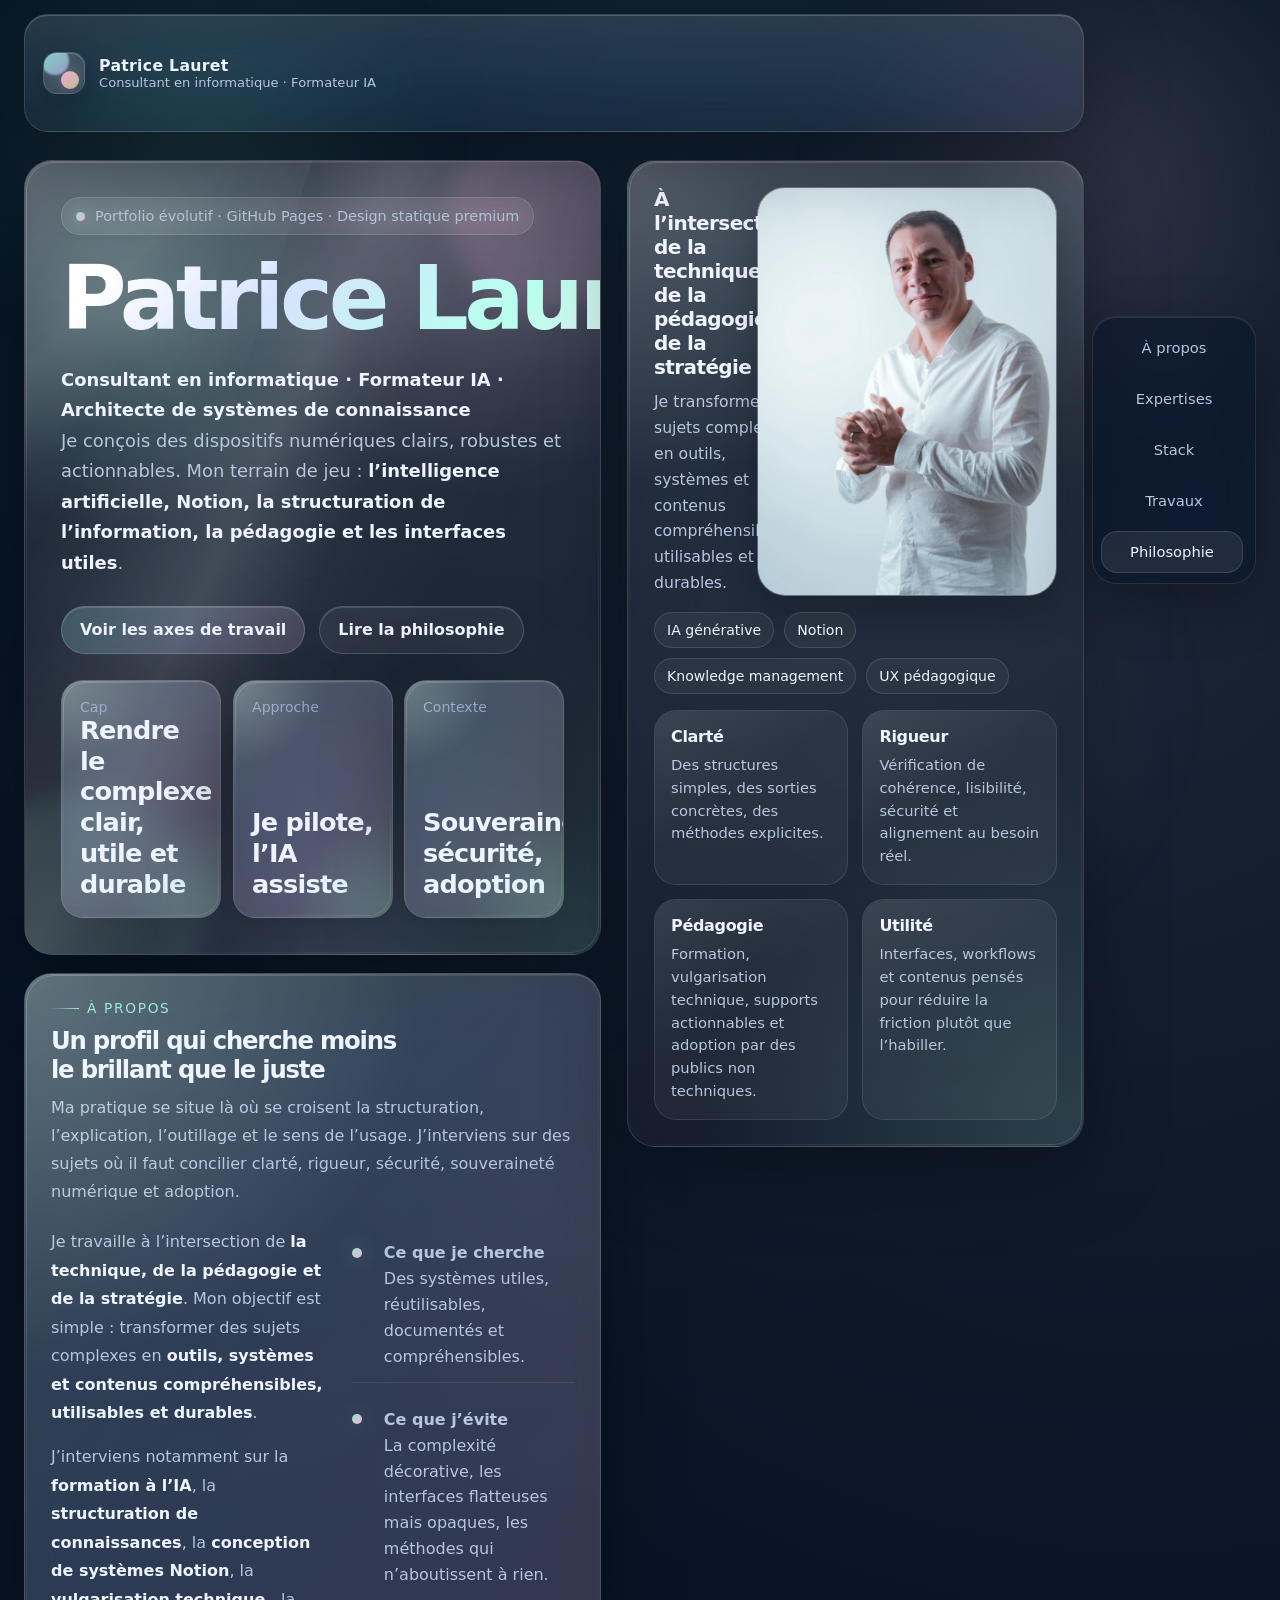
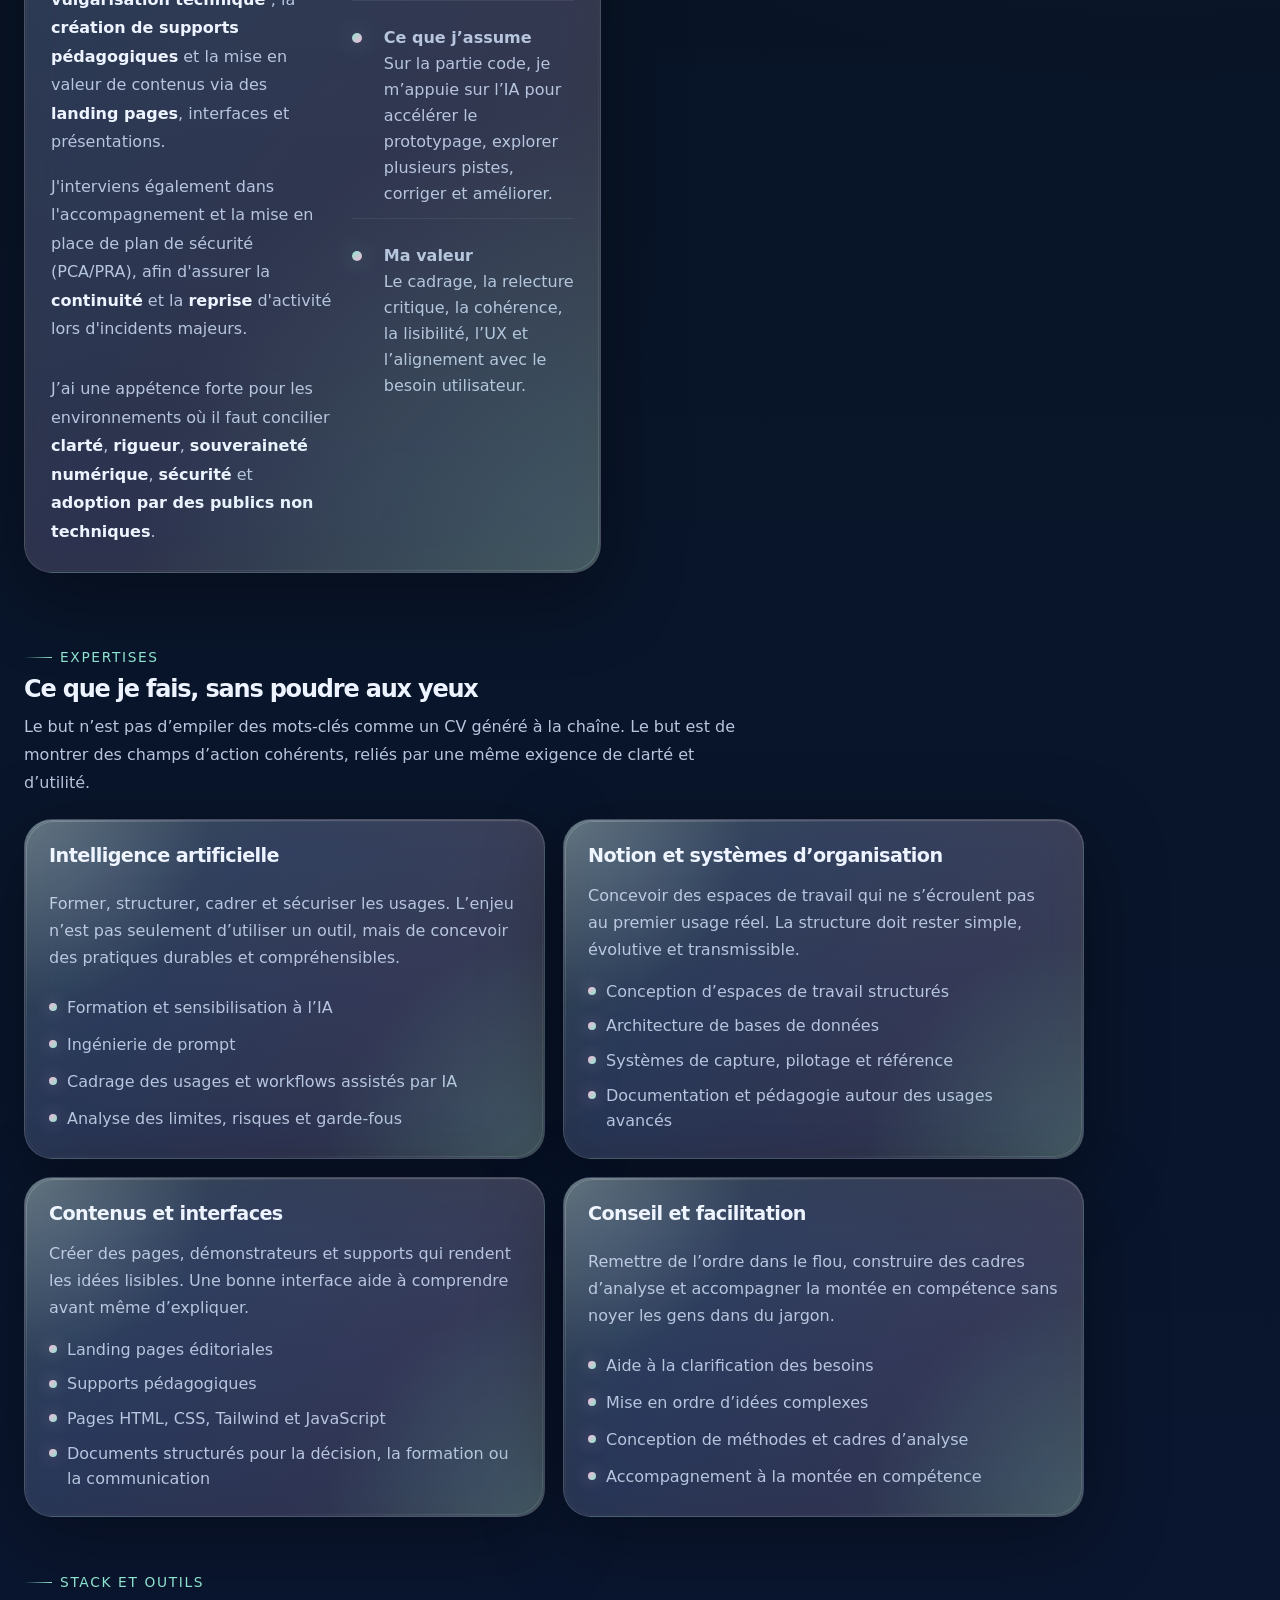
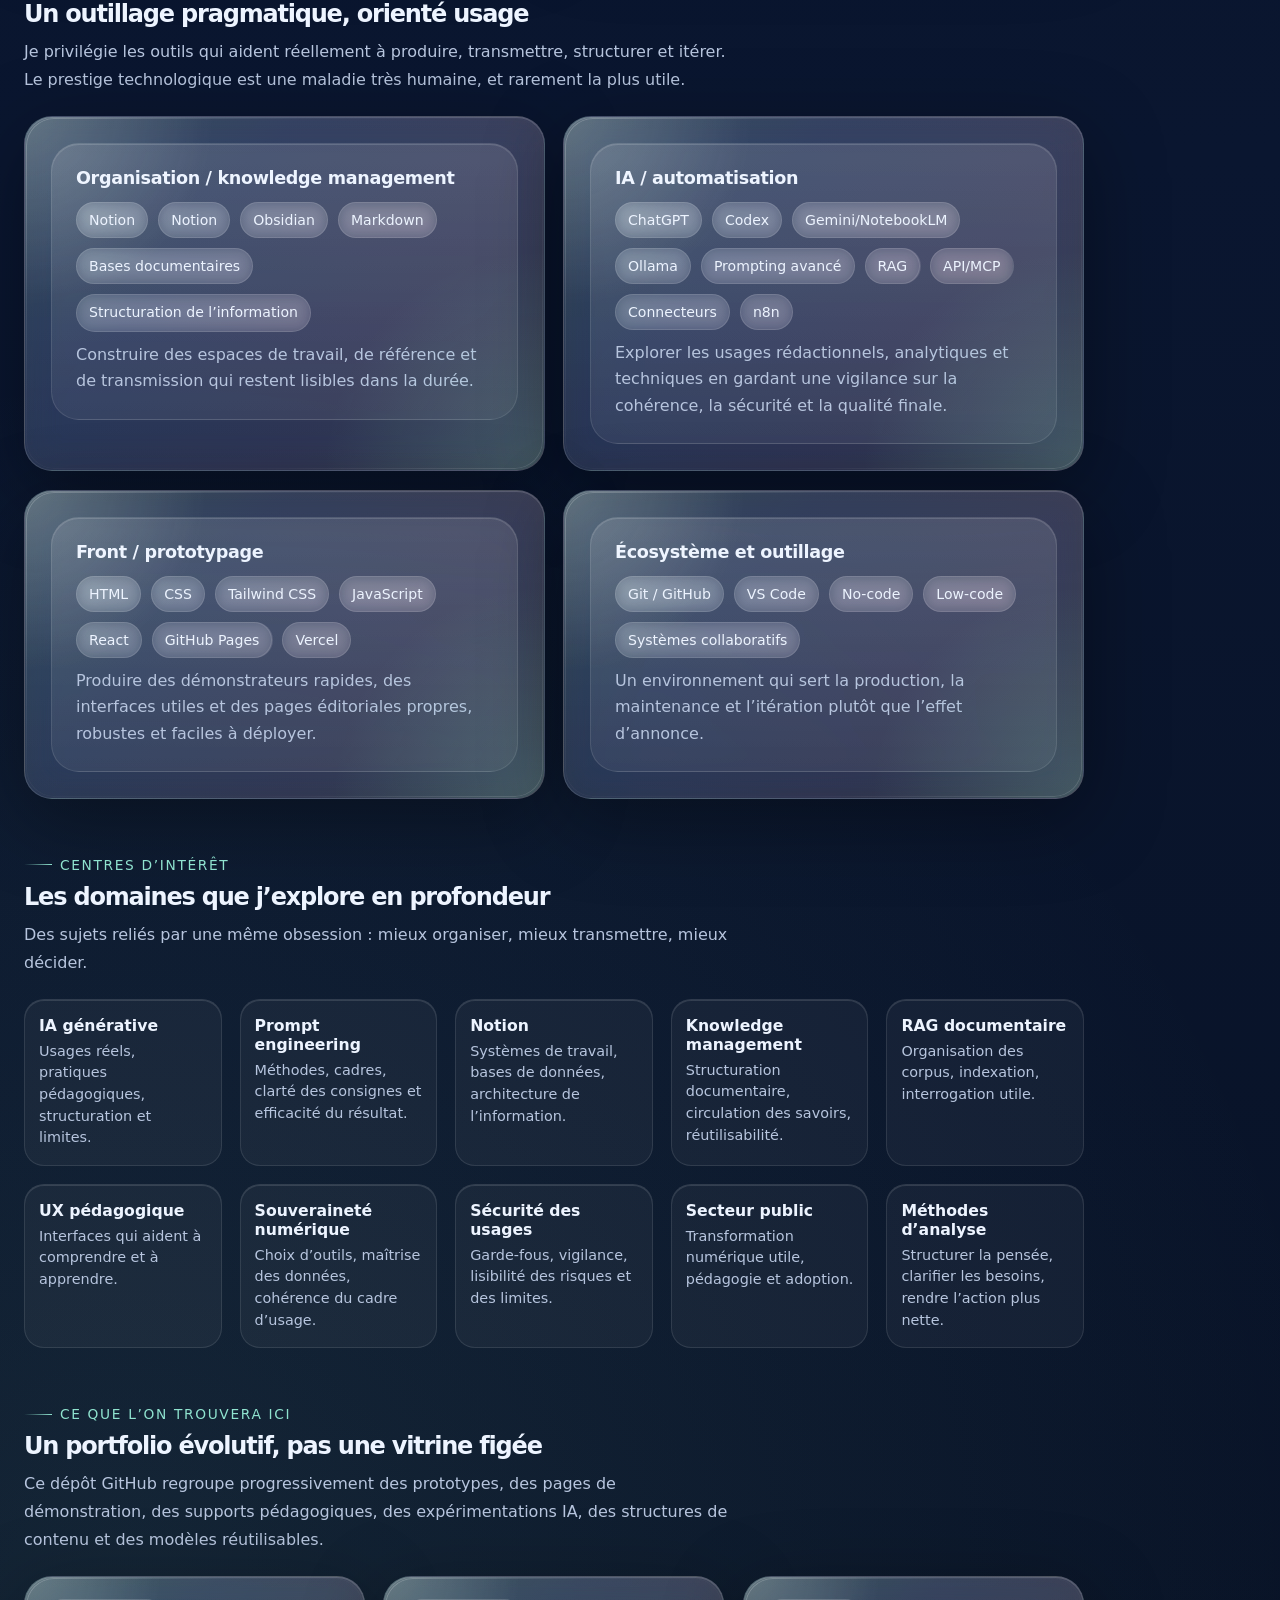
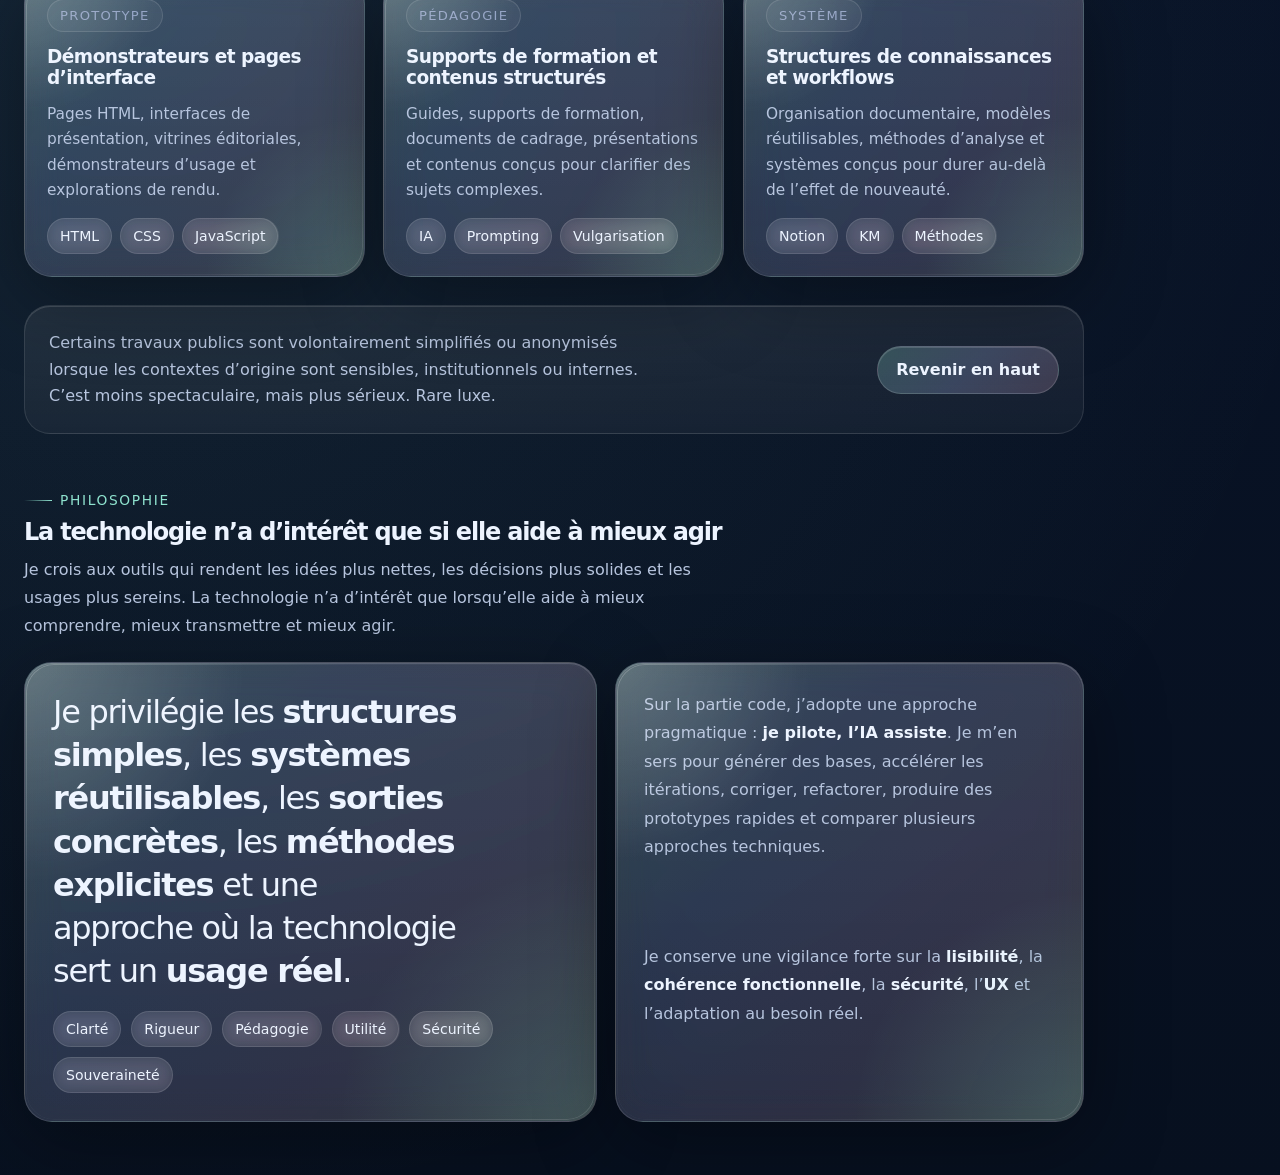
==== commit 08bddf4d: "Update responsive navigation and project instructions" ====
--- a/index.html
+++ b/index.html
@@ -35,15 +35,15 @@
           <span>Consultant en informatique · Formateur IA</span>
         </span>
       </a>
-
-      <nav class="nav-links" aria-label="Navigation principale">
-        <a href="#apropos" data-short="ÀP" aria-label="À propos">À propos</a>
-        <a href="#expertises" data-short="Ex" aria-label="Expertises">Expertises</a>
-        <a href="#stack" data-short="St" aria-label="Stack">Stack</a>
-        <a href="#travaux" data-short="Tr" aria-label="Travaux">Travaux</a>
-        <a href="#philosophie" data-short="Ph" aria-label="Philosophie">Philosophie</a>
-      </nav>
     </div>
+
+    <nav class="nav-links" aria-label="Navigation principale">
+      <a href="#apropos" data-short="ÀP" aria-label="À propos">À propos</a>
+      <a href="#expertises" data-short="Ex" aria-label="Expertises">Expertises</a>
+      <a href="#stack" data-short="St" aria-label="Stack">Stack</a>
+      <a href="#travaux" data-short="Tr" aria-label="Travaux">Travaux</a>
+      <a href="#philosophie" data-short="Ph" aria-label="Philosophie">Philosophie</a>
+    </nav>
   </header>
 
   <main id="top">
--- a/assets/css/style.css
+++ b/assets/css/style.css
@@ -17,6 +17,8 @@
   --radius-sm: 18px;
   --max: 1220px;
   --nav-h: 78px;
+  --side-nav-w: 164px;
+  --side-nav-gap: 24px;
   --mobile-nav-rail-w: 56px;
   --mobile-nav-rail-gap: 10px;
   --grid: rgba(255, 255, 255, 0.05);
@@ -125,6 +127,17 @@
   }
   88% {
     transform: translateX(135%) rotate(18deg);
+  }
+}
+
+@keyframes sideNavSlideIn {
+  from {
+    opacity: 0;
+    transform: translate3d(22px, -50%, 0);
+  }
+  to {
+    opacity: 1;
+    transform: translate3d(0, -50%, 0);
   }
 }
 
@@ -279,16 +292,37 @@
 
 .nav-links {
   display: flex;
+  width: var(--side-nav-w);
+  position: fixed;
+  top: 50vh;
+  right: max(var(--side-nav-gap), env(safe-area-inset-right));
+  transform: translateY(-50%);
+  flex-direction: column;
   align-items: center;
-  gap: 10px;
-  flex-wrap: wrap;
-  justify-content: flex-end;
+  justify-content: center;
+  gap: 9px;
+  z-index: 35;
+  padding: 10px;
+  border-radius: 24px;
+  background: rgba(7, 17, 31, 0.42);
+  border: 1px solid rgba(255, 255, 255, 0.1);
+  backdrop-filter: blur(16px) saturate(135%);
+  -webkit-backdrop-filter: blur(16px) saturate(135%);
+  box-shadow: 0 18px 56px rgba(0, 0, 0, 0.28), inset 0 1px 0 rgba(255, 255, 255, 0.1);
+  animation: sideNavSlideIn 420ms ease-out both;
 }
 
 .nav-links a {
-  padding: 10px 14px;
-  border-radius: 999px;
+  width: 100%;
+  min-height: 42px;
+  display: inline-flex;
+  align-items: center;
+  justify-content: center;
+  padding: 10px 12px;
+  border-radius: 16px;
   font-size: 0.92rem;
+  line-height: 1.15;
+  text-align: center;
   color: var(--muted);
   border: 1px solid transparent;
   transition: 180ms ease;
@@ -299,12 +333,18 @@
   color: var(--text);
   background: rgba(255, 255, 255, 0.08);
   border-color: rgba(255, 255, 255, 0.12);
-  transform: translateY(-1px);
+  transform: translateX(-2px);
 }
 
 .nav-links a:focus-visible {
   outline: 2px solid rgba(143, 227, 207, 0.65);
   outline-offset: 2px;
+}
+
+@media (prefers-reduced-motion: reduce) {
+  .nav-links {
+    animation: none;
+  }
 }
 
 main {
@@ -1151,6 +1191,15 @@
   padding: 22px;
 }
 
+@media (min-width: 901px) and (max-width: 1600px) {
+  .wrap,
+  .nav-shell {
+    width: min(100% - calc(var(--side-nav-w) + var(--side-nav-gap) + 32px), var(--max));
+    margin-left: 24px;
+    margin-right: auto;
+  }
+}
+
 @media (max-width: 1024px) {
   .intro-grid,
   .about-grid,
@@ -1178,14 +1227,10 @@
   }
 }
 
-@media (max-width: 768px) {
+@media (max-width: 900px) {
   :root {
-    --mobile-nav-rail-w: 56px;
-    --mobile-nav-rail-gap: 10px;
-  }
-
-  body {
-    padding-right: calc(var(--mobile-nav-rail-w) + var(--mobile-nav-rail-gap) + env(safe-area-inset-right));
+    --mobile-nav-rail-w: 48px;
+    --mobile-nav-rail-gap: 6px;
   }
 
   .site-header {
@@ -1198,31 +1243,55 @@
   }
 
   .nav-shell {
-    width: fit-content;
-    min-height: auto;
-    padding: 12px 14px;
-    margin-left: 10px;
-    margin-right: calc(var(--mobile-nav-rail-w) + var(--mobile-nav-rail-gap) + 14px);
+    width: min(100% - 16px, calc(var(--max) + 10px));
+    min-height: 0;
+    padding: 8px 10px;
+    margin-inline: auto;
+    border-radius: 16px;
     pointer-events: auto;
   }
 
   .nav-links {
     width: var(--mobile-nav-rail-w);
     position: fixed;
-    top: 50%;
-    right: max(8px, env(safe-area-inset-right));
-    transform: translateY(-50%);
+    top: auto;
+    bottom: max(14px, env(safe-area-inset-bottom));
+    right: max(5px, env(safe-area-inset-right));
+    transform: none;
     flex-direction: column;
     justify-content: center;
     align-items: center;
-    gap: 8px;
+    gap: 7px;
     z-index: 35;
     pointer-events: auto;
+    padding: 6px 0;
+    border-radius: 999px;
+    background: rgba(7, 17, 31, 0.34);
+    backdrop-filter: blur(14px) saturate(130%);
+    -webkit-backdrop-filter: blur(14px) saturate(130%);
+    border: 1px solid rgba(255, 255, 255, 0.08);
+    animation: none;
+  }
+
+  .brand {
+    gap: 8px;
+  }
+
+  .brand-mark {
+    width: 34px;
+    height: 34px;
+    border-radius: 11px;
+  }
+
+  .brand-text strong {
+    font-size: 0.95rem;
+    line-height: 1.1;
   }
 
   .nav-links a {
-    width: 48px;
-    height: 48px;
+    width: 44px;
+    height: 44px;
+    min-height: 44px;
     padding: 0;
     border-radius: 999px;
     font-size: 0;
@@ -1230,14 +1299,14 @@
     align-items: center;
     justify-content: center;
     border-color: rgba(255, 255, 255, 0.14);
-    background: rgba(10, 17, 31, 0.72);
-    box-shadow: 0 8px 24px rgba(0, 0, 0, 0.28);
+    background: rgba(10, 17, 31, 0.68);
+    box-shadow: 0 8px 22px rgba(0, 0, 0, 0.24);
     transform: none;
   }
 
   .nav-links a::after {
     content: attr(data-short);
-    font-size: 0.74rem;
+    font-size: 0.68rem;
     font-weight: 700;
     letter-spacing: 0.02em;
     color: var(--muted);
@@ -1259,6 +1328,10 @@
 
   main {
     padding-top: calc(var(--nav-h) + 10px);
+  }
+
+  .wrap {
+    width: min(100% - 16px, var(--max));
   }
 
   .hero-meta,
@@ -1277,18 +1350,18 @@
   .panel,
   .profile-panel,
   .philosophy-card {
-    padding: 22px;
+    padding: 20px;
   }
 
   section {
-    padding-top: 46px;
+    padding-top: 40px;
     scroll-margin-top: calc(var(--nav-h) + 16px);
   }
 }
 
 @media (max-width: 420px) {
   .wrap {
-    width: min(100% - 20px, var(--max));
+    width: min(100% - 10px, var(--max));
   }
 
   .brand-text span {
@@ -1296,7 +1369,35 @@
   }
 
   h1 {
-    font-size: clamp(2.1rem, 10vw, 3rem);
+    font-size: clamp(2rem, 9.8vw, 2.75rem);
+  }
+
+  .hero {
+    padding-top: 18px;
+  }
+
+  .eyebrow {
+    width: 100%;
+    padding: 9px 12px;
+    border-radius: 18px;
+    font-size: 0.82rem;
+    line-height: 1.35;
+  }
+
+  .hero-lead {
+    font-size: 1rem;
+    line-height: 1.58;
+  }
+
+  .cta-row {
+    gap: 10px;
+    margin-top: 22px;
+  }
+
+  .btn {
+    min-height: 44px;
+    padding-inline: 15px;
+    font-size: 0.94rem;
   }
 
   .hero-card,
@@ -1305,7 +1406,8 @@
   .profile-panel,
   .philosophy-card,
   .footer-card {
-    padding: 18px;
+    padding: 16px;
+    border-radius: 22px;
   }
 
   .interest-grid {
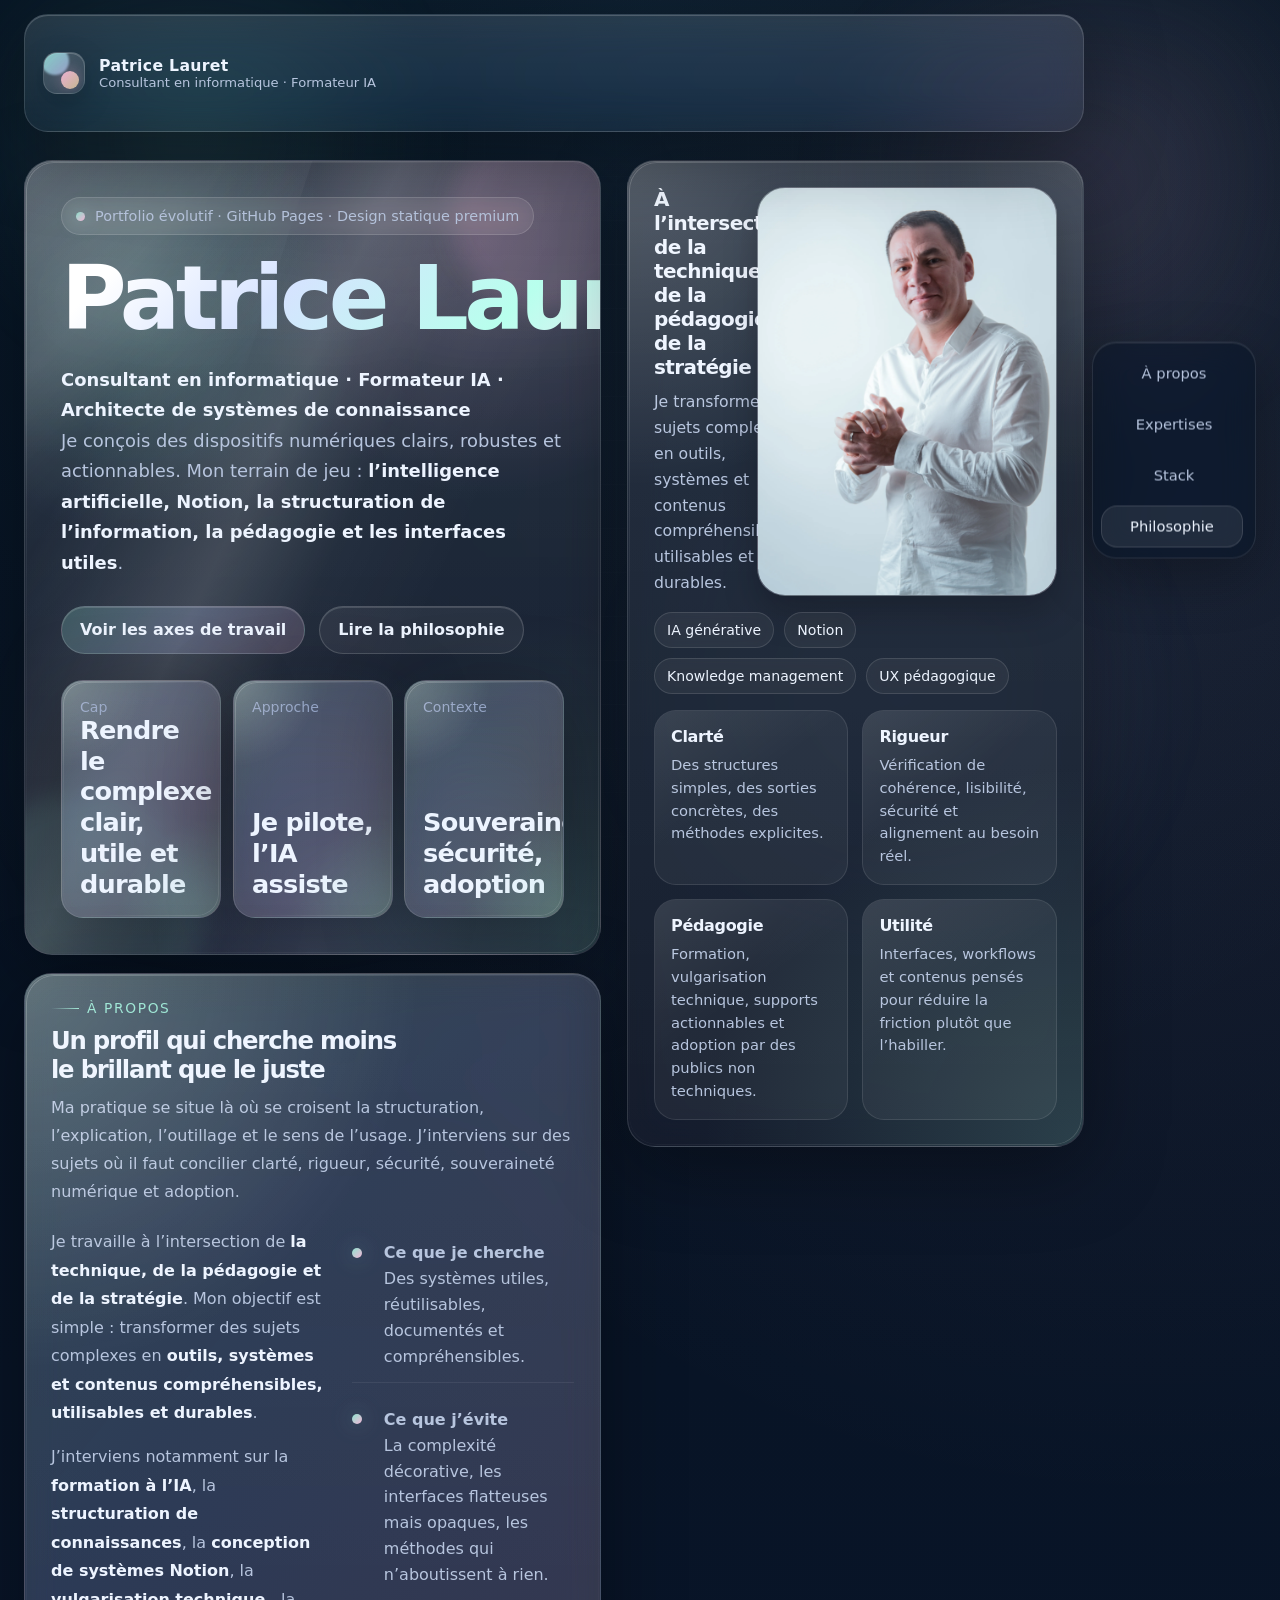
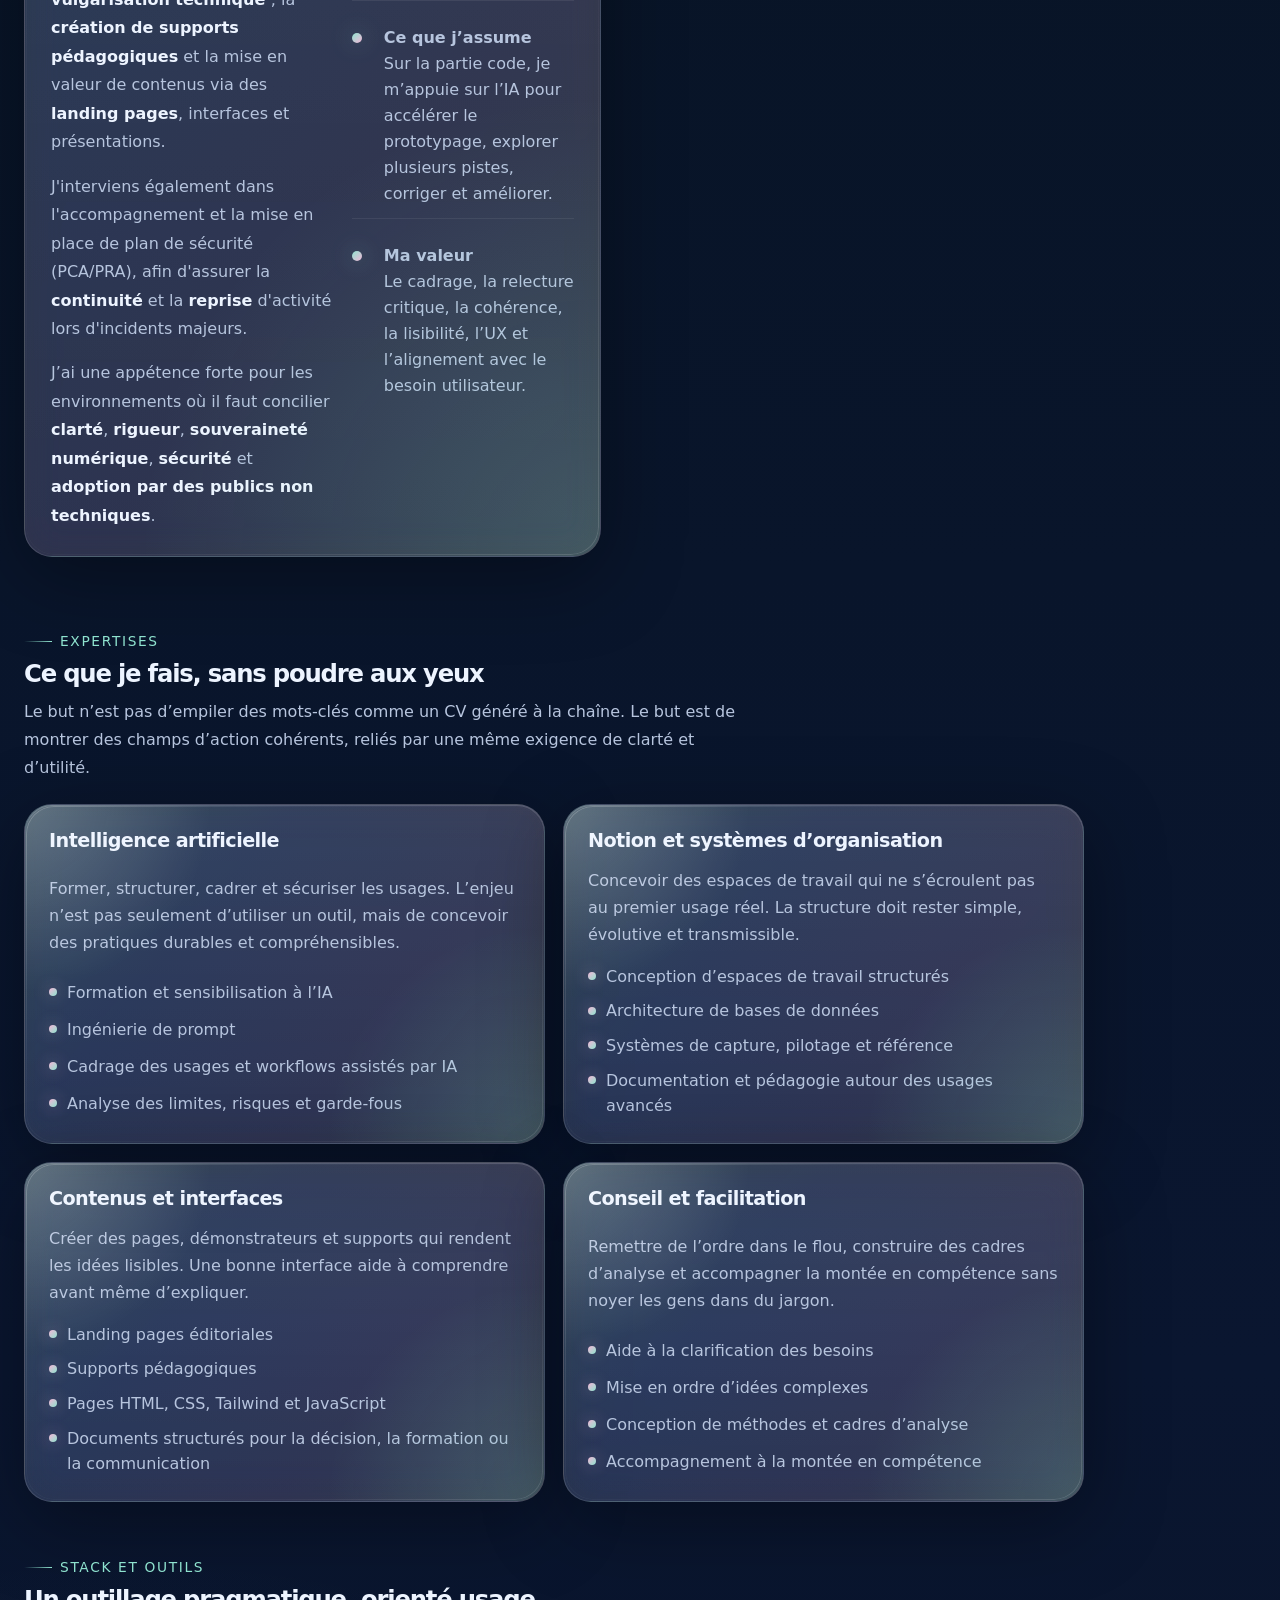
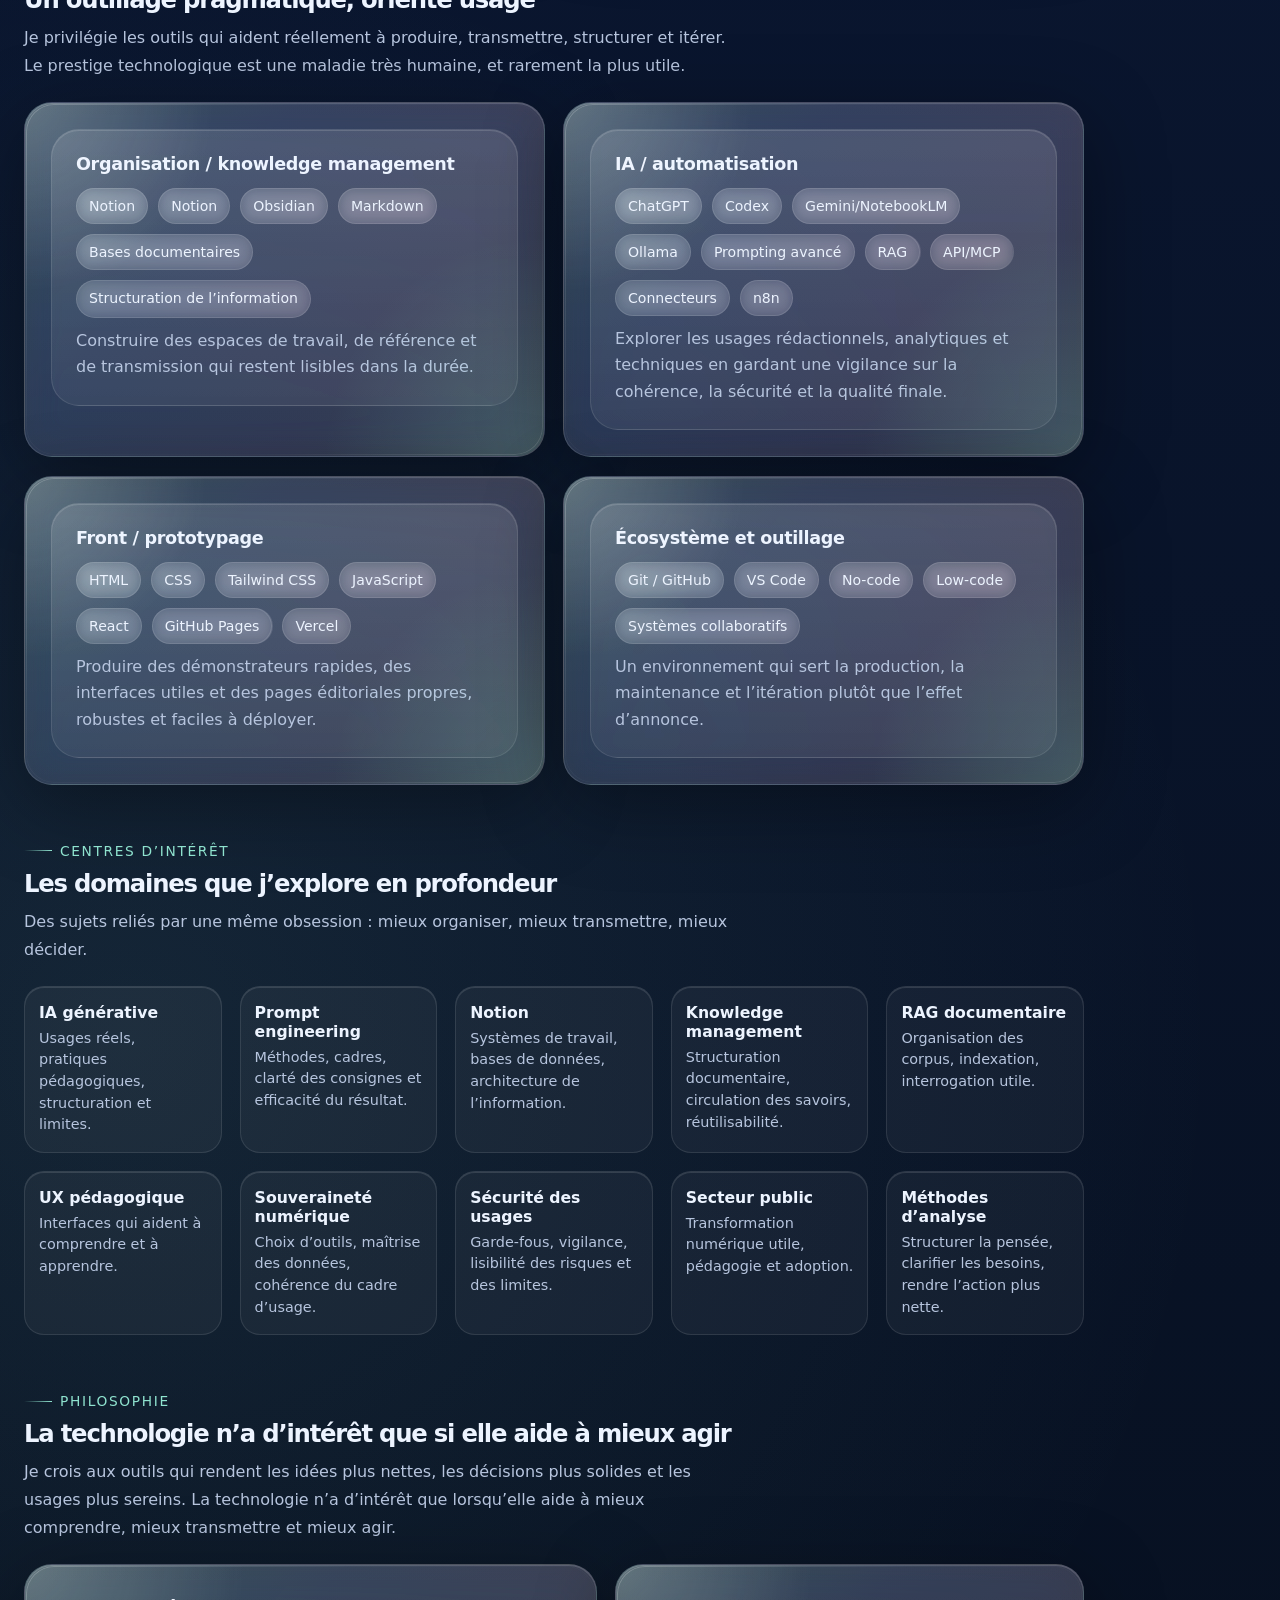
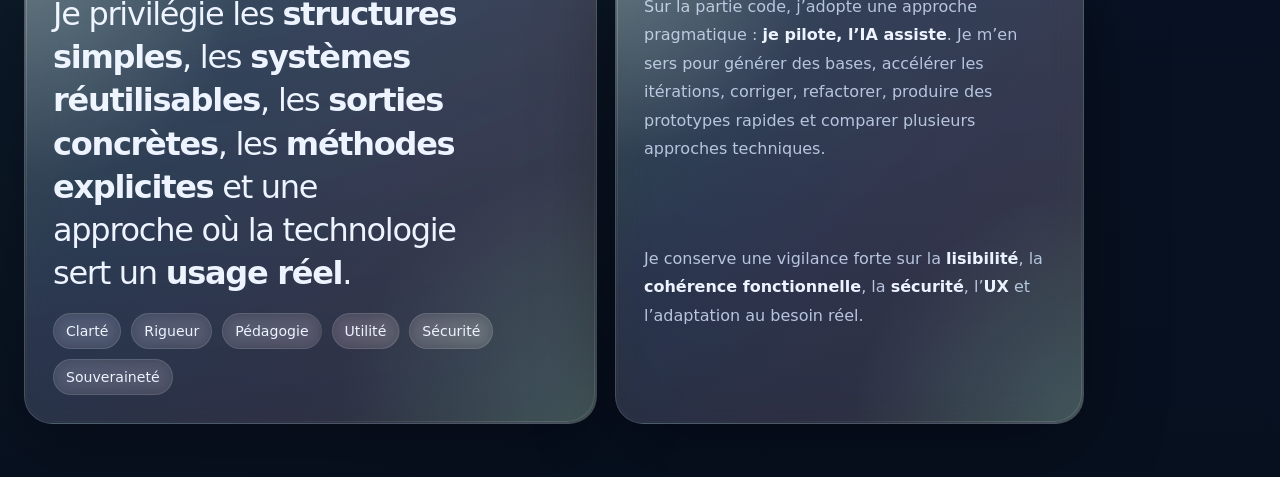
==== commit 9a93f645: "Update portfolio navigation content" ====
--- a/index.html
+++ b/index.html
@@ -3,6 +3,11 @@
 <head>
   <meta charset="UTF-8" />
   <meta name="viewport" content="width=device-width, initial-scale=1.0" />
+  <meta
+    http-equiv="Content-Security-Policy"
+    content="default-src 'self'; script-src 'self'; style-src 'self' 'unsafe-inline'; img-src 'self'; font-src 'self'; connect-src 'self'; object-src 'none'; base-uri 'self'; form-action 'self'; frame-src 'none'; upgrade-insecure-requests"
+  />
+  <meta name="referrer" content="no-referrer" />
   <title>Patrice Lauret · Portfolio</title>
   <meta
     name="description"
@@ -38,11 +43,36 @@
     </div>
 
     <nav class="nav-links" aria-label="Navigation principale">
-      <a href="#apropos" data-short="ÀP" aria-label="À propos">À propos</a>
-      <a href="#expertises" data-short="Ex" aria-label="Expertises">Expertises</a>
-      <a href="#stack" data-short="St" aria-label="Stack">Stack</a>
-      <a href="#travaux" data-short="Tr" aria-label="Travaux">Travaux</a>
-      <a href="#philosophie" data-short="Ph" aria-label="Philosophie">Philosophie</a>
+      <a href="#apropos" aria-label="À propos">
+        <svg class="nav-icon" viewBox="0 0 24 24" aria-hidden="true">
+          <path d="M12 12a4 4 0 1 0 0-8 4 4 0 0 0 0 8Z" />
+          <path d="M4.5 21a7.5 7.5 0 0 1 15 0" />
+        </svg>
+        <span class="nav-label">À propos</span>
+      </a>
+      <a href="#expertises" aria-label="Expertises">
+        <svg class="nav-icon" viewBox="0 0 24 24" aria-hidden="true">
+          <path d="M12 3l1.7 5.1L19 10l-5.3 1.9L12 17l-1.7-5.1L5 10l5.3-1.9L12 3Z" />
+          <path d="M19 15l.8 2.2L22 18l-2.2.8L19 21l-.8-2.2L16 18l2.2-.8L19 15Z" />
+        </svg>
+        <span class="nav-label">Expertises</span>
+      </a>
+      <a href="#stack" aria-label="Stack">
+        <svg class="nav-icon" viewBox="0 0 24 24" aria-hidden="true">
+          <path d="M12 3 3 8l9 5 9-5-9-5Z" />
+          <path d="m3 13 9 5 9-5" />
+          <path d="m3 18 9 5 9-5" />
+        </svg>
+        <span class="nav-label">Stack</span>
+      </a>
+      <a href="#philosophie" aria-label="Philosophie">
+        <svg class="nav-icon" viewBox="0 0 24 24" aria-hidden="true">
+          <path d="M12 3a9 9 0 1 0 9 9" />
+          <path d="M12 7v5l3 2" />
+          <path d="M18 3v4h4" />
+        </svg>
+        <span class="nav-label">Philosophie</span>
+      </a>
     </nav>
   </header>
 
@@ -72,7 +102,7 @@
               </p>
 
               <div class="cta-row">
-                <a class="btn btn-primary" href="#travaux">Voir les axes de travail</a>
+                <a class="btn btn-primary" href="#expertises">Voir les axes de travail</a>
                 <a class="btn" href="#philosophie">Lire la philosophie</a>
               </div>
             </div>
@@ -118,7 +148,6 @@
                 </p>
                 <p>
                   J'interviens également dans l'accompagnement et la mise en place de plan de sécurité (PCA/PRA), afin d'assurer la <strong>continuité</strong> et la <strong>reprise</strong> d'activité lors d'incidents majeurs.
-                  </p>
                 </p>
                 <p>
                   J’ai une appétence forte pour les environnements où il faut concilier
@@ -380,60 +409,6 @@
       </div>
     </section>
 
-    <section id="travaux" class="wrap reveal">
-      <div class="section-head">
-        <span class="label">Ce que l’on trouvera ici</span>
-        <h2>Un portfolio évolutif, pas une vitrine figée</h2>
-        <p>
-          Ce dépôt GitHub regroupe progressivement des prototypes, des pages de démonstration,
-          des supports pédagogiques, des expérimentations IA, des structures de contenu et des modèles réutilisables.
-        </p>
-      </div>
-
-      <div class="projects-grid">
-        <article class="project-card tilt">
-          <span class="project-type">Prototype</span>
-          <h3>Démonstrateurs et pages d’interface</h3>
-          <p>Pages HTML, interfaces de présentation, vitrines éditoriales, démonstrateurs d’usage et explorations de rendu.</p>
-          <div class="project-footer">
-            <span class="tag">HTML</span>
-            <span class="tag">CSS</span>
-            <span class="tag">JavaScript</span>
-          </div>
-        </article>
-
-        <article class="project-card tilt">
-          <span class="project-type">Pédagogie</span>
-          <h3>Supports de formation et contenus structurés</h3>
-          <p>Guides, supports de formation, documents de cadrage, présentations et contenus conçus pour clarifier des sujets complexes.</p>
-          <div class="project-footer">
-            <span class="tag">IA</span>
-            <span class="tag">Prompting</span>
-            <span class="tag">Vulgarisation</span>
-          </div>
-        </article>
-
-        <article class="project-card tilt">
-          <span class="project-type">Système</span>
-          <h3>Structures de connaissances et workflows</h3>
-          <p>Organisation documentaire, modèles réutilisables, méthodes d’analyse et systèmes conçus pour durer au-delà de l’effet de nouveauté.</p>
-          <div class="project-footer">
-            <span class="tag">Notion</span>
-            <span class="tag">KM</span>
-            <span class="tag">Méthodes</span>
-          </div>
-        </article>
-      </div>
-
-      <div class="footer-card">
-        <p>
-          Certains travaux publics sont volontairement simplifiés ou anonymisés lorsque les contextes d’origine
-          sont sensibles, institutionnels ou internes. C’est moins spectaculaire, mais plus sérieux. Rare luxe.
-        </p>
-        <a class="btn btn-primary" href="#top">Revenir en haut</a>
-      </div>
-    </section>
-
     <section id="philosophie" class="wrap reveal">
       <div class="section-head">
         <span class="label">Philosophie</span>
--- a/assets/css/style.css
+++ b/assets/css/style.css
@@ -341,6 +341,10 @@
   outline-offset: 2px;
 }
 
+.nav-icon {
+  display: none;
+}
+
 @media (prefers-reduced-motion: reduce) {
   .nav-links {
     animation: none;
@@ -811,7 +815,7 @@
 }
 
 .section-head h2 {
-  font-size: clamp(1.45rem, 1,9vw, 2,15rem);
+  font-size: clamp(1.45rem, 1.9vw, 2.15rem);
   letter-spacing: -0.05em;
   max-width: none;
   white-space: nowrap;
@@ -1233,6 +1237,29 @@
     --mobile-nav-rail-gap: 6px;
   }
 
+  html {
+    scroll-behavior: auto;
+  }
+
+  body {
+    background:
+      radial-gradient(circle at top, rgba(56, 189, 248, 0.06), transparent 24%),
+      linear-gradient(180deg, #06101d 0%, #081426 44%, #07101f 100%);
+  }
+
+  body::before {
+    opacity: 0.12;
+  }
+
+  body::after,
+  .cursor-light,
+  .floating-reflection,
+  .hero-card .halo,
+  .portrait-backdrop,
+  .portrait-frame::before {
+    display: none;
+  }
+
   .site-header {
     position: fixed;
     top: 0;
@@ -1249,26 +1276,35 @@
     margin-inline: auto;
     border-radius: 16px;
     pointer-events: auto;
+    background: rgba(8, 18, 34, 0.94);
+    backdrop-filter: none;
+    -webkit-backdrop-filter: none;
+  }
+
+  .nav-shell::before {
+    animation: none;
+    opacity: 0;
   }
 
   .nav-links {
-    width: var(--mobile-nav-rail-w);
+    width: auto;
     position: fixed;
-    top: auto;
-    bottom: max(14px, env(safe-area-inset-bottom));
-    right: max(5px, env(safe-area-inset-right));
+    top: calc(var(--nav-h) + 6px);
+    bottom: auto;
+    left: max(12px, env(safe-area-inset-left));
+    right: max(12px, env(safe-area-inset-right));
     transform: none;
-    flex-direction: column;
+    flex-direction: row;
     justify-content: center;
     align-items: center;
-    gap: 7px;
+    gap: 6px;
     z-index: 35;
     pointer-events: auto;
-    padding: 6px 0;
+    padding: 6px;
     border-radius: 999px;
-    background: rgba(7, 17, 31, 0.34);
-    backdrop-filter: blur(14px) saturate(130%);
-    -webkit-backdrop-filter: blur(14px) saturate(130%);
+    background: rgba(8, 18, 34, 0.9);
+    backdrop-filter: none;
+    -webkit-backdrop-filter: none;
     border: 1px solid rgba(255, 255, 255, 0.08);
     animation: none;
   }
@@ -1292,6 +1328,8 @@
     width: 44px;
     height: 44px;
     min-height: 44px;
+    flex: 1 1 0;
+    max-width: 56px;
     padding: 0;
     border-radius: 999px;
     font-size: 0;
@@ -1304,16 +1342,29 @@
     transform: none;
   }
 
-  .nav-links a::after {
-    content: attr(data-short);
-    font-size: 0.68rem;
-    font-weight: 700;
-    letter-spacing: 0.02em;
+  .nav-icon {
+    display: block;
+    width: 20px;
+    height: 20px;
+    fill: none;
+    stroke: currentColor;
+    stroke-width: 1.8;
+    stroke-linecap: round;
+    stroke-linejoin: round;
     color: var(--muted);
   }
 
-  .nav-links a.active::after,
-  .nav-links a:hover::after {
+  .nav-label {
+    position: absolute;
+    width: 1px;
+    height: 1px;
+    overflow: hidden;
+    clip: rect(0 0 0 0);
+    white-space: nowrap;
+  }
+
+  .nav-links a.active .nav-icon,
+  .nav-links a:hover .nav-icon {
     color: var(--text);
   }
 
@@ -1327,7 +1378,8 @@
   }
 
   main {
-    padding-top: calc(var(--nav-h) + 10px);
+    padding-top: calc(var(--nav-h) + 72px);
+    padding-bottom: 72px;
   }
 
   .wrap {
@@ -1351,6 +1403,67 @@
   .profile-panel,
   .philosophy-card {
     padding: 20px;
+  }
+
+  .glass-card,
+  .panel,
+  .timeline-item,
+  .project-card,
+  .skill-block,
+  .stat-card,
+  .philosophy-card,
+  .eyebrow,
+  .chip,
+  .tag {
+    backdrop-filter: none;
+    -webkit-backdrop-filter: none;
+  }
+
+  .glass-card,
+  .panel,
+  .timeline-item,
+  .project-card,
+  .skill-block,
+  .stat-card,
+  .philosophy-card {
+    background:
+      linear-gradient(180deg, rgba(255, 255, 255, 0.1), rgba(255, 255, 255, 0.045)),
+      rgba(8, 18, 34, 0.88);
+    box-shadow:
+      0 14px 36px rgba(0, 0, 0, 0.22),
+      inset 0 1px 0 rgba(255, 255, 255, 0.12);
+  }
+
+  .glass-card::before,
+  .panel::before,
+  .timeline-item::before,
+  .project-card::before,
+  .skill-block::before,
+  .stat-card::before,
+  .philosophy-card::before {
+    opacity: 0.42;
+  }
+
+  .title-gradient,
+  .portrait-frame img {
+    filter: none;
+  }
+
+  .reveal {
+    transform: none;
+    transition: opacity 240ms ease;
+  }
+
+  .tilt {
+    transform-style: flat;
+    will-change: auto;
+    transition: none;
+  }
+
+  .btn,
+  .interest-item,
+  .nav-links a {
+    transition: background 140ms ease, border-color 140ms ease, color 140ms ease;
   }
 
   section {
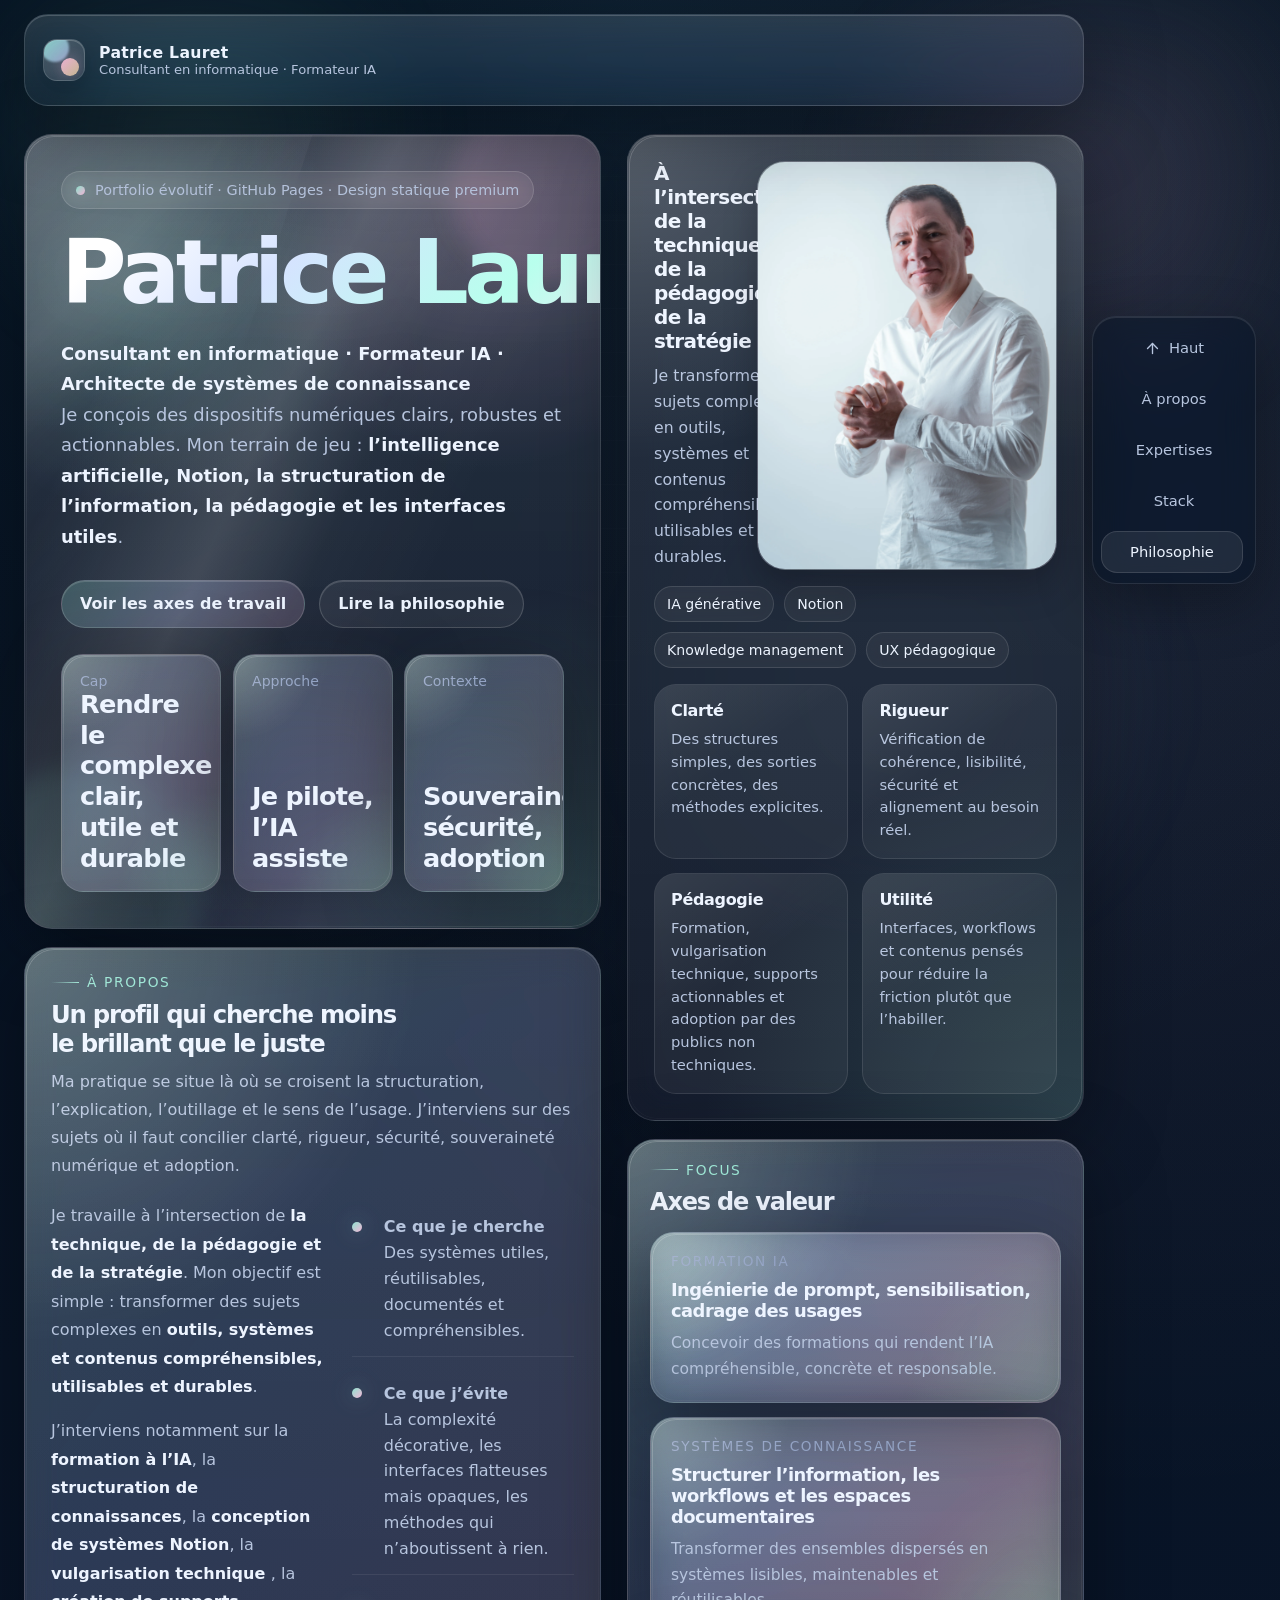
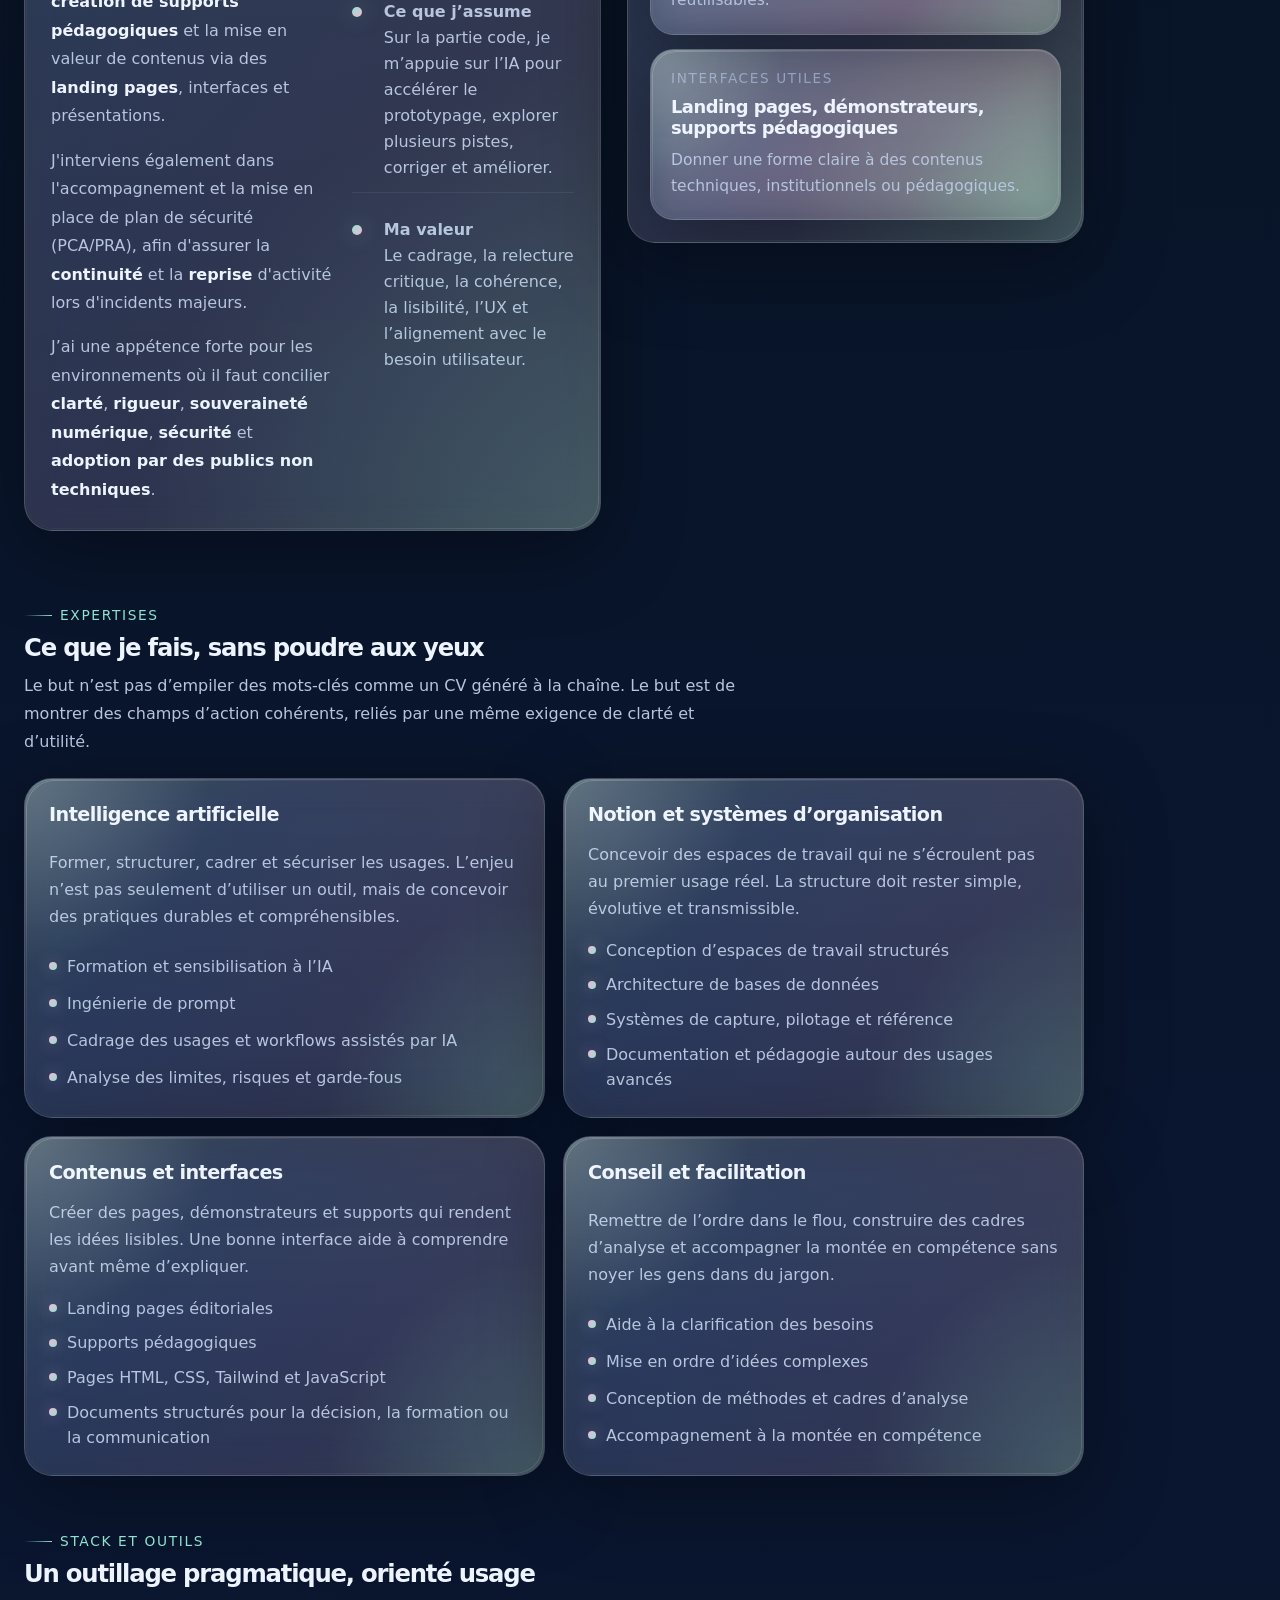
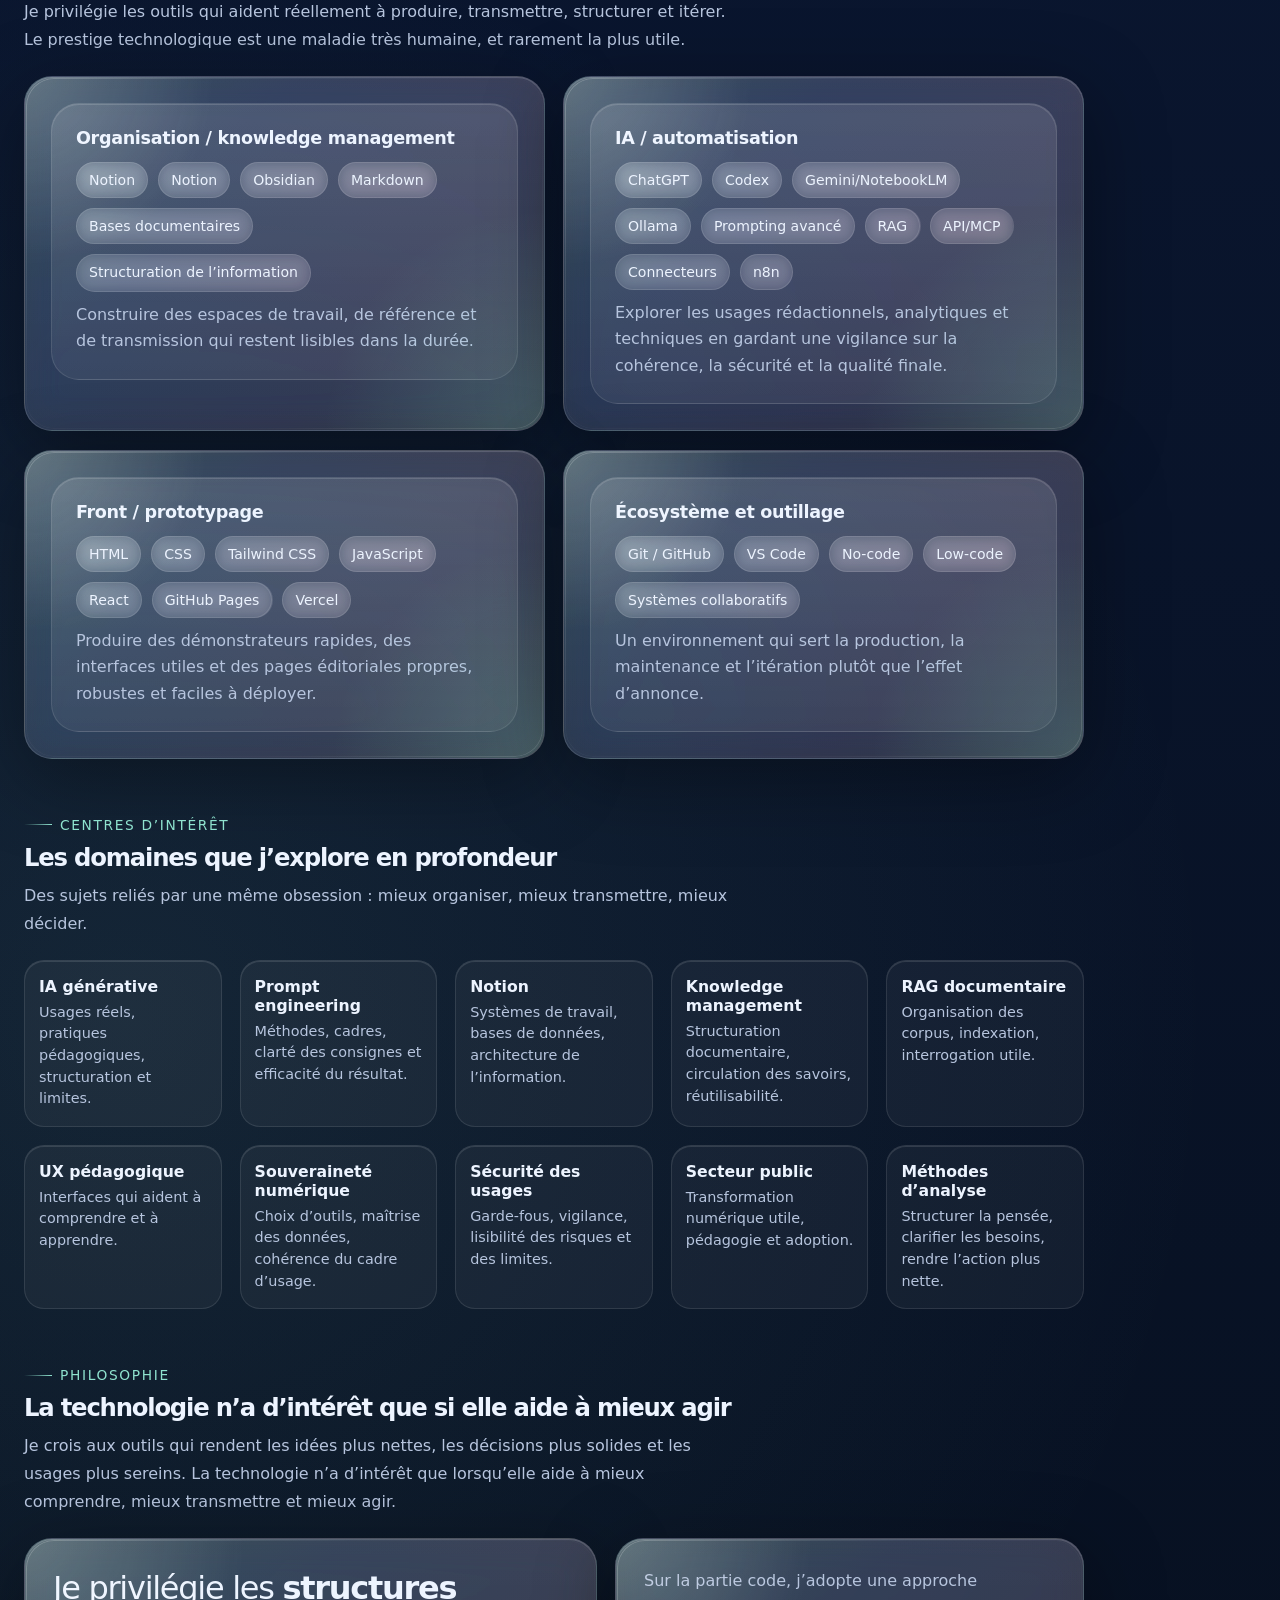
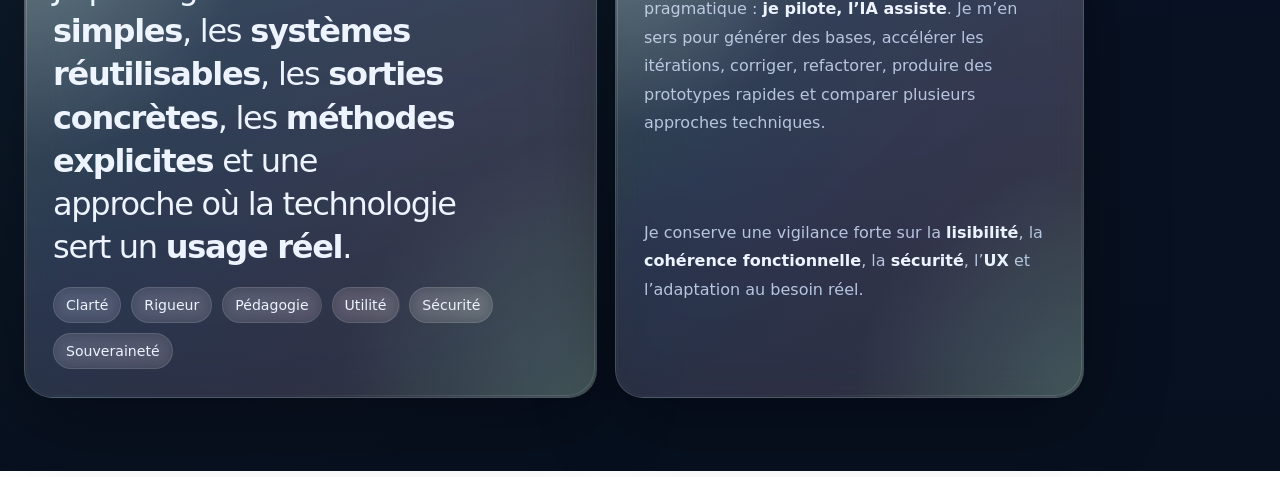
==== commit 274b5ef2: "Add top navigation shortcut" ====
--- a/index.html
+++ b/index.html
@@ -43,6 +43,13 @@
     </div>
 
     <nav class="nav-links" aria-label="Navigation principale">
+      <a class="nav-top-link" href="#top" aria-label="Retour en haut">
+        <svg class="nav-icon" viewBox="0 0 24 24" aria-hidden="true">
+          <path d="M12 19V5" />
+          <path d="m5 12 7-7 7 7" />
+        </svg>
+        <span class="nav-label">Haut</span>
+      </a>
       <a href="#apropos" aria-label="À propos">
         <svg class="nav-icon" viewBox="0 0 24 24" aria-hidden="true">
           <path d="M12 12a4 4 0 1 0 0-8 4 4 0 0 0 0 8Z" />
--- a/assets/css/style.css
+++ b/assets/css/style.css
@@ -345,6 +345,22 @@
   display: none;
 }
 
+.nav-top-link {
+  gap: 8px;
+}
+
+.nav-top-link .nav-icon {
+  display: block;
+  width: 17px;
+  height: 17px;
+  flex: none;
+  fill: none;
+  stroke: currentColor;
+  stroke-width: 1.9;
+  stroke-linecap: round;
+  stroke-linejoin: round;
+}
+
 @media (prefers-reduced-motion: reduce) {
   .nav-links {
     animation: none;
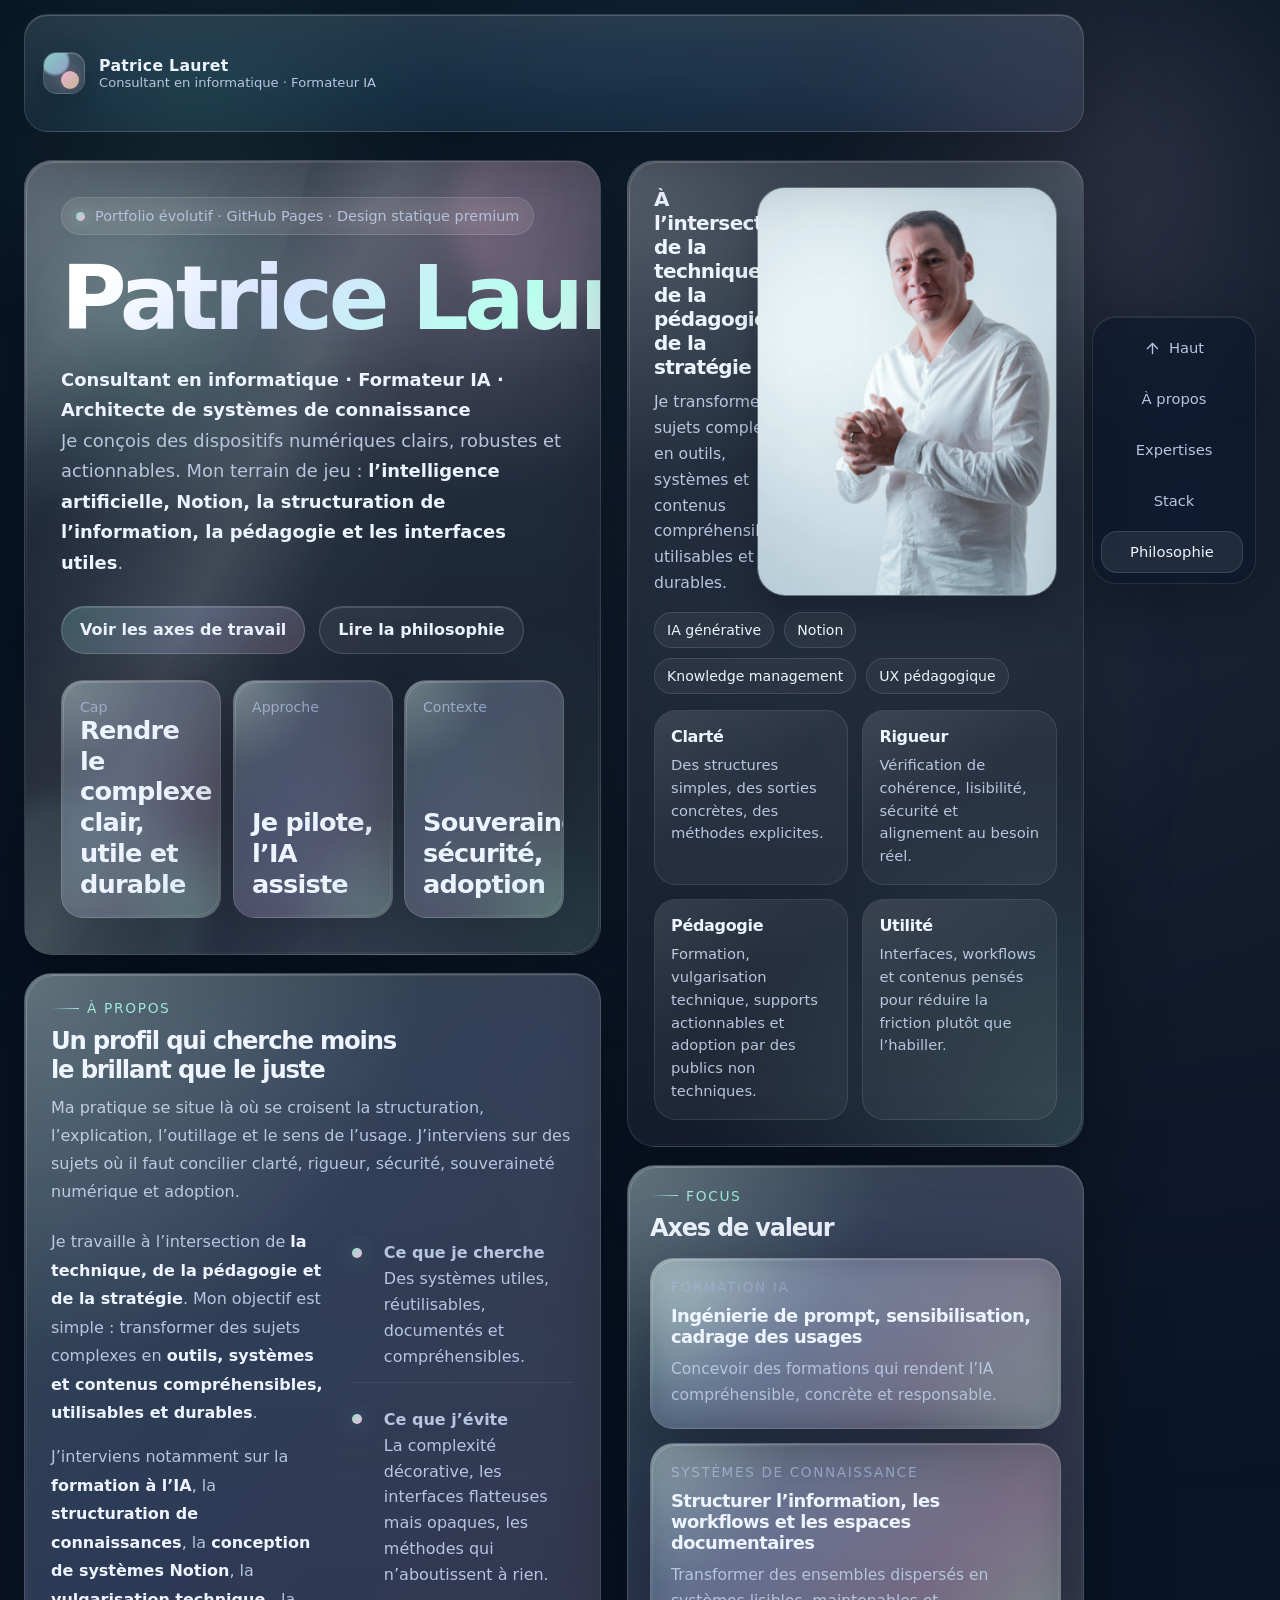
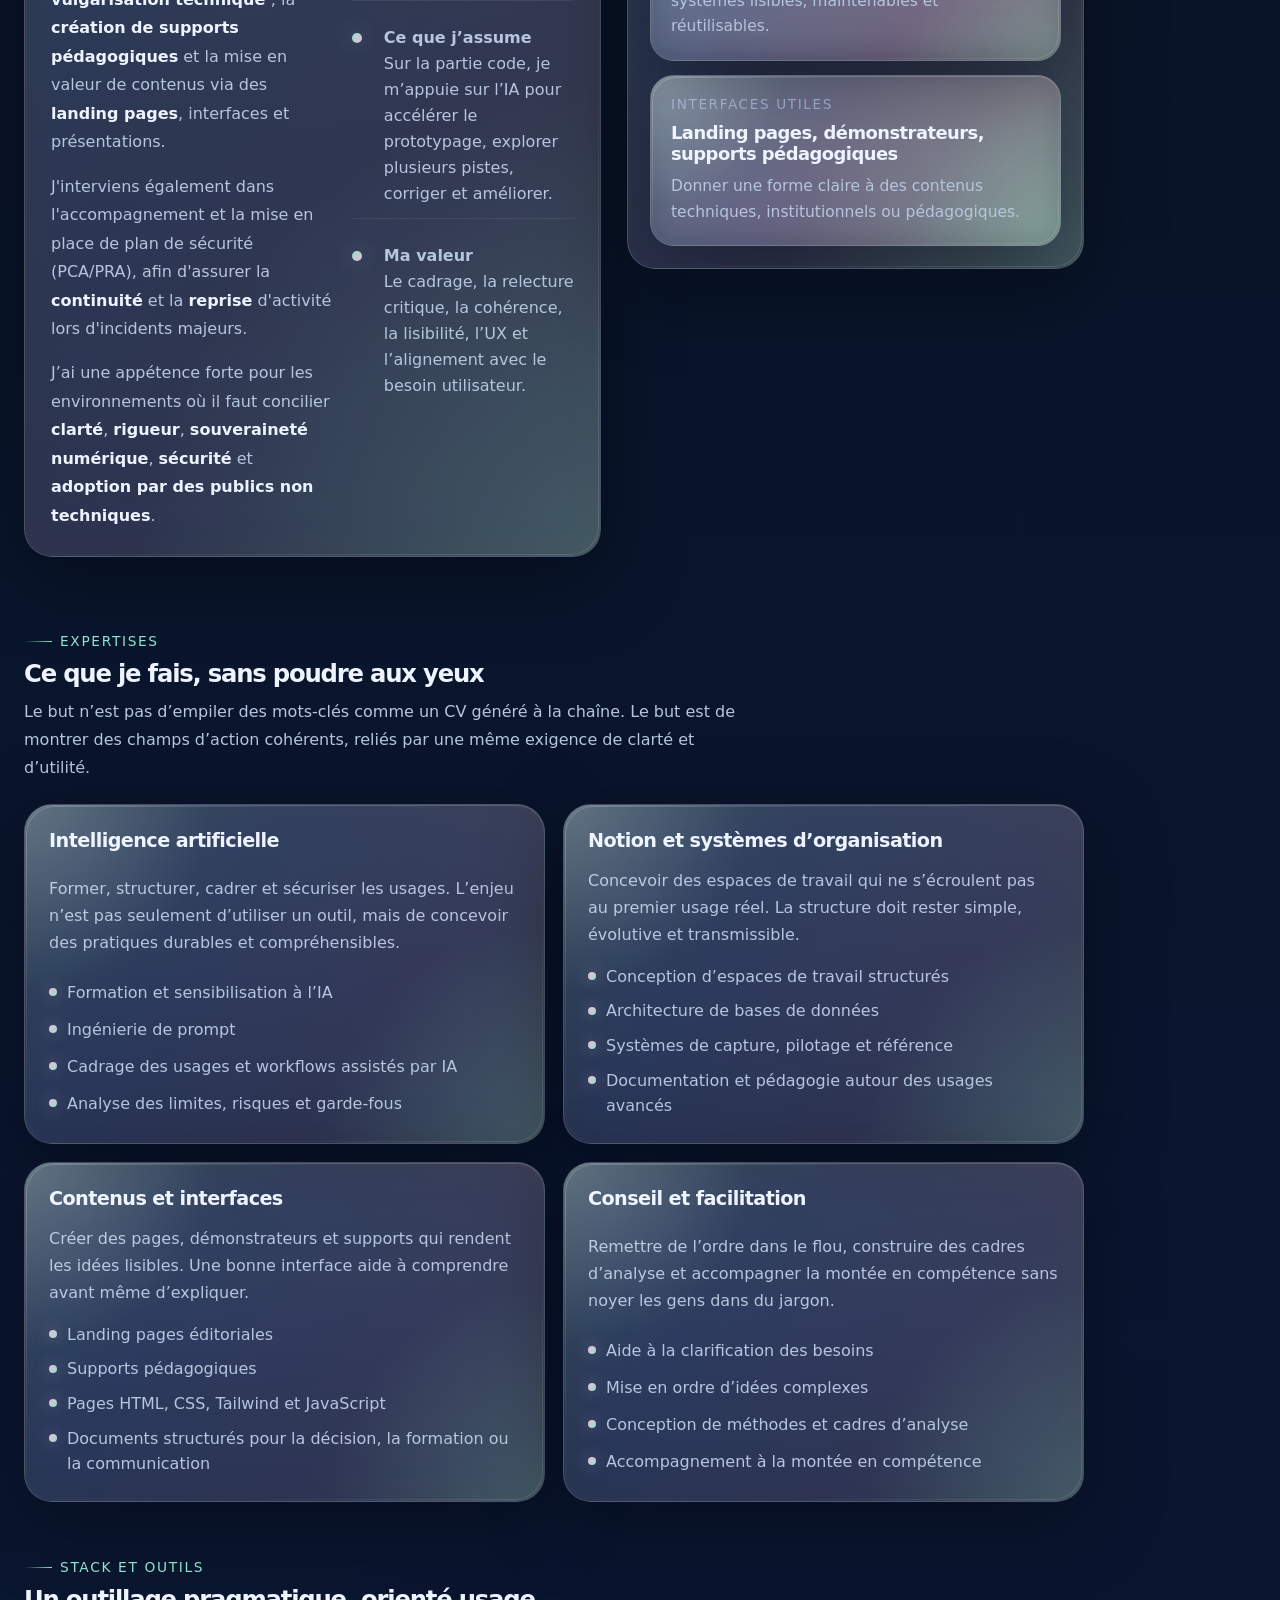
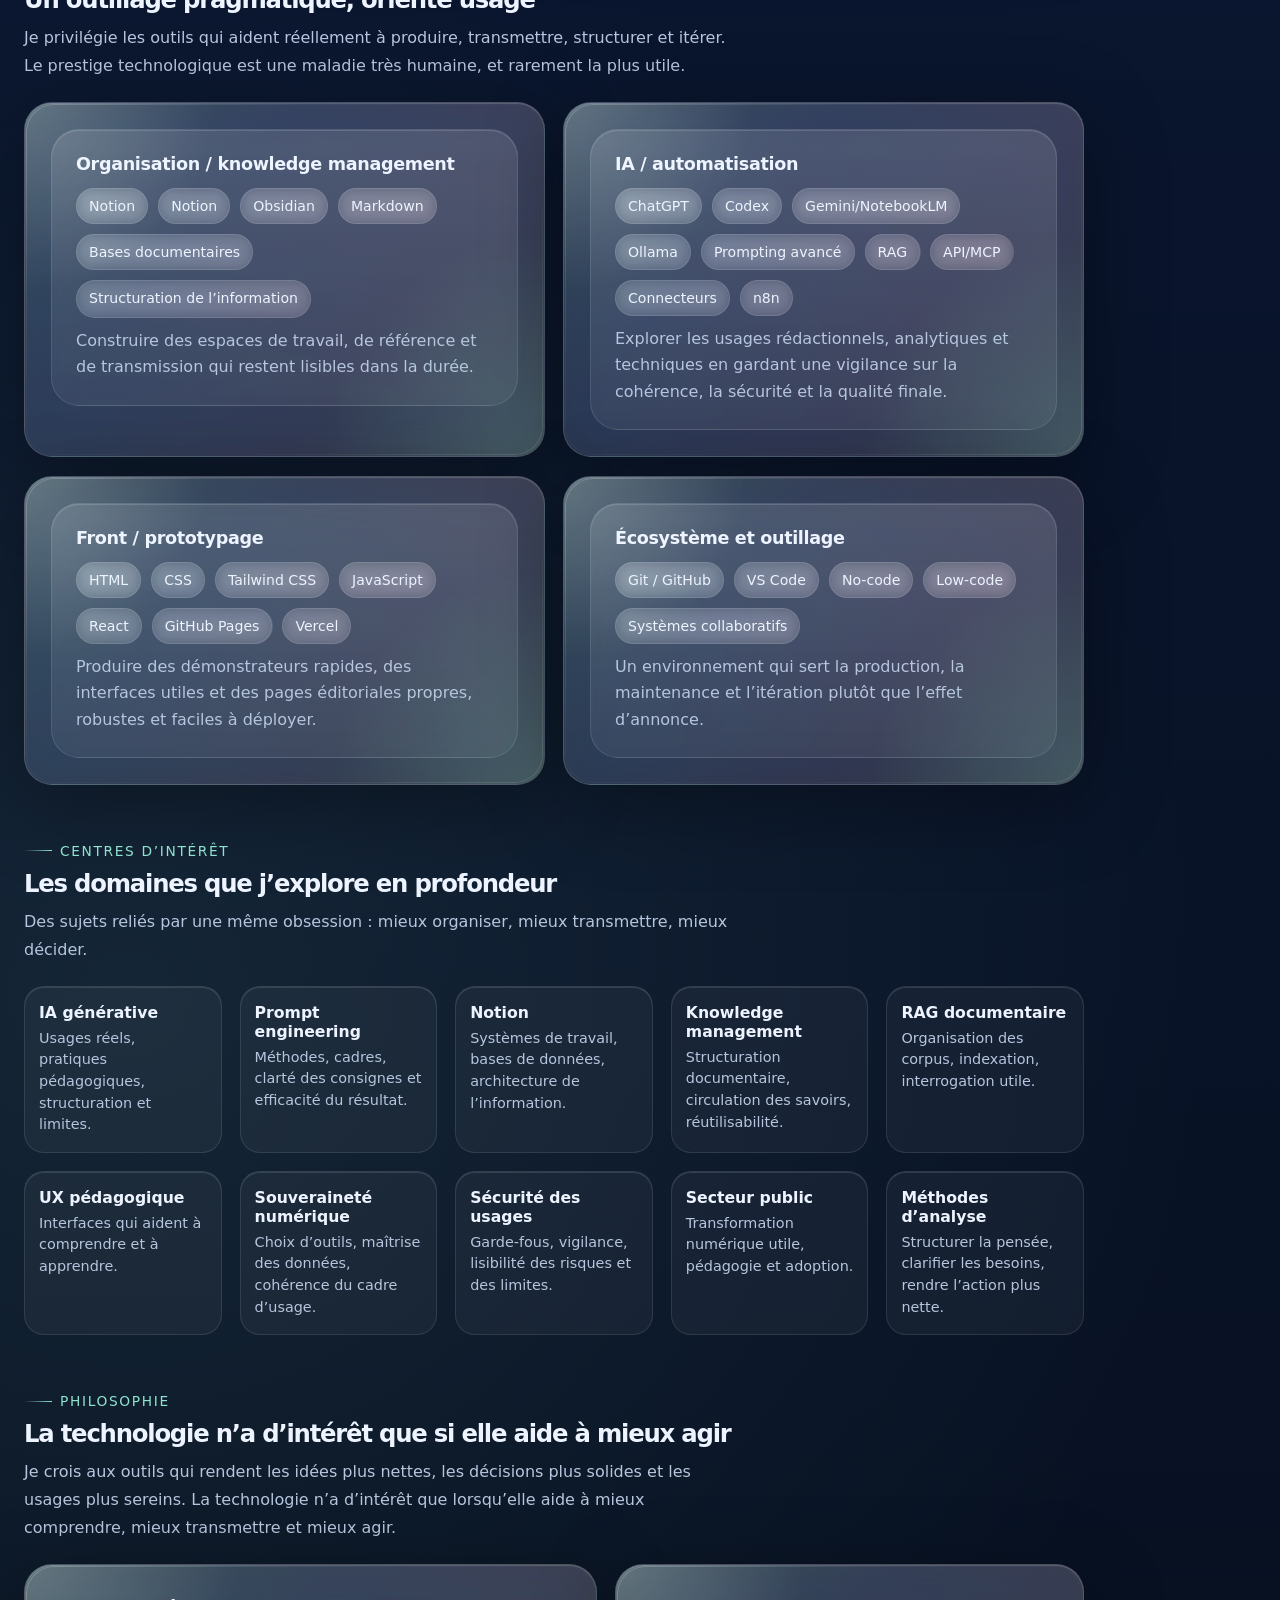
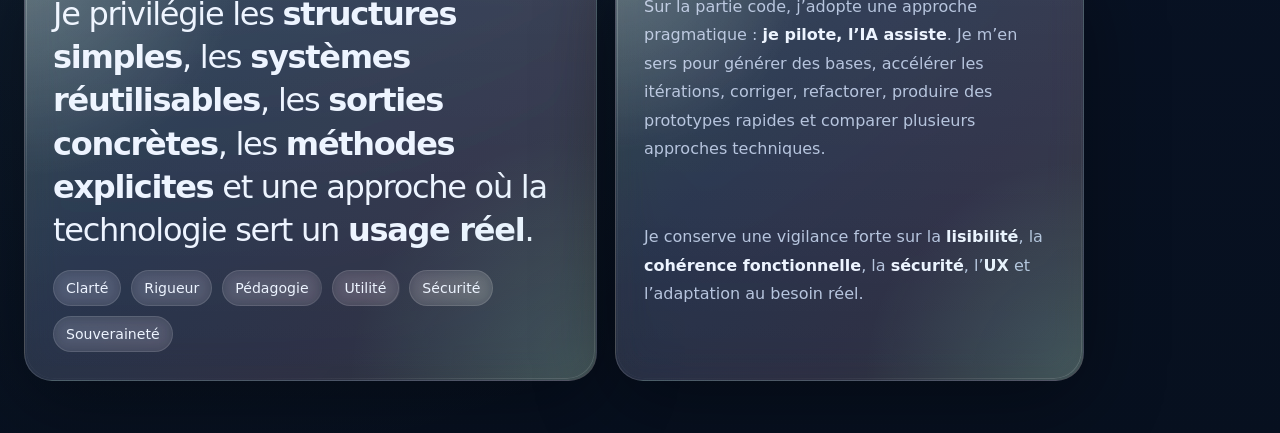
==== commit c6c39598: "Improve philosophy capsule text distribution" ====
--- a/index.html
+++ b/index.html
@@ -427,7 +427,7 @@
       </div>
 
       <div class="philosophy-grid">
-        <article class="philosophy-card tilt">
+        <article class="philosophy-card philosophy-card-quote tilt">
           <p class="quote">
             Je privilégie les <strong>structures simples</strong>, les <strong>systèmes réutilisables</strong>,
             les <strong>sorties concrètes</strong>, les <strong>méthodes explicites</strong>
--- a/assets/css/style.css
+++ b/assets/css/style.css
@@ -1121,11 +1121,16 @@
   gap: 18px;
 }
 
+.philosophy-card-quote {
+  grid-template-rows: 1fr auto;
+}
+
 .quote {
   font-size: clamp(1.3rem, 2.6vw, 2rem);
   line-height: 1.35;
   letter-spacing: -0.04em;
-  max-width: 20ch;
+  max-width: 29ch;
+  text-wrap: balance;
 }
 
 .quote strong {
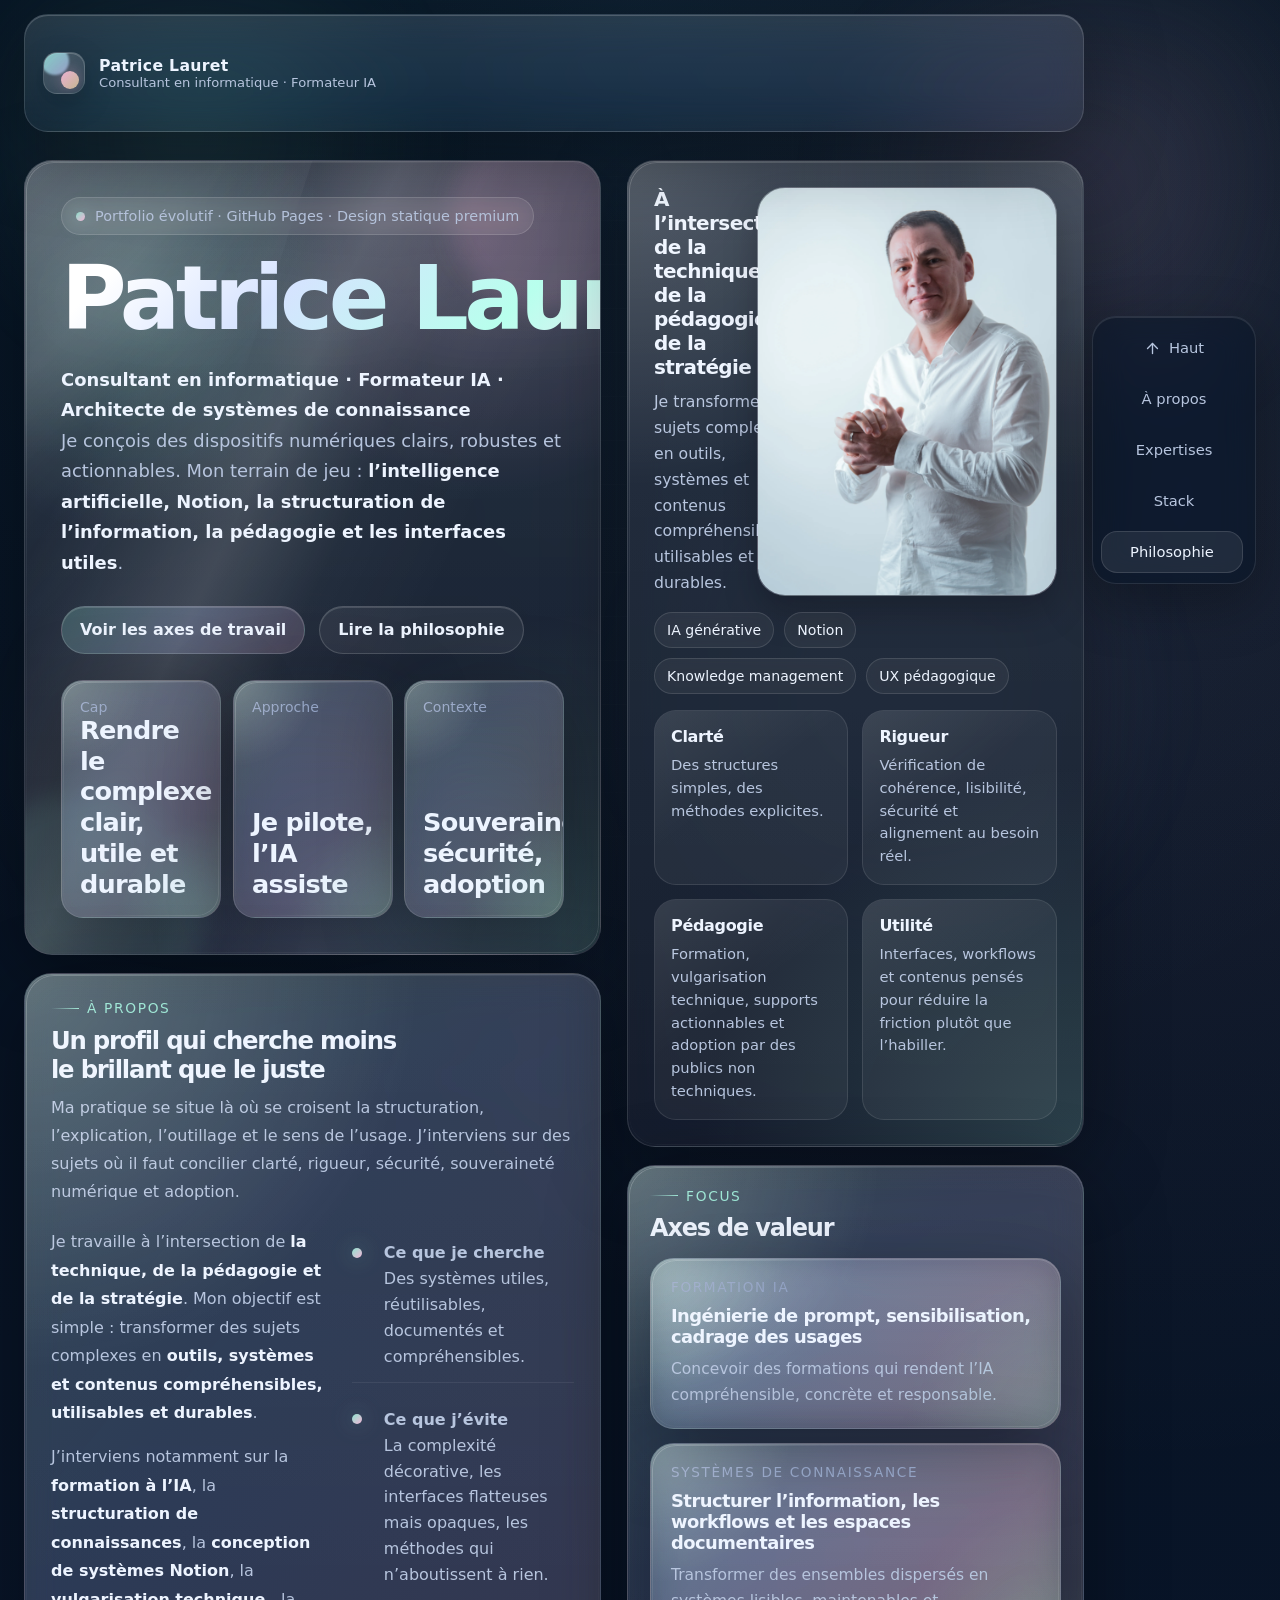
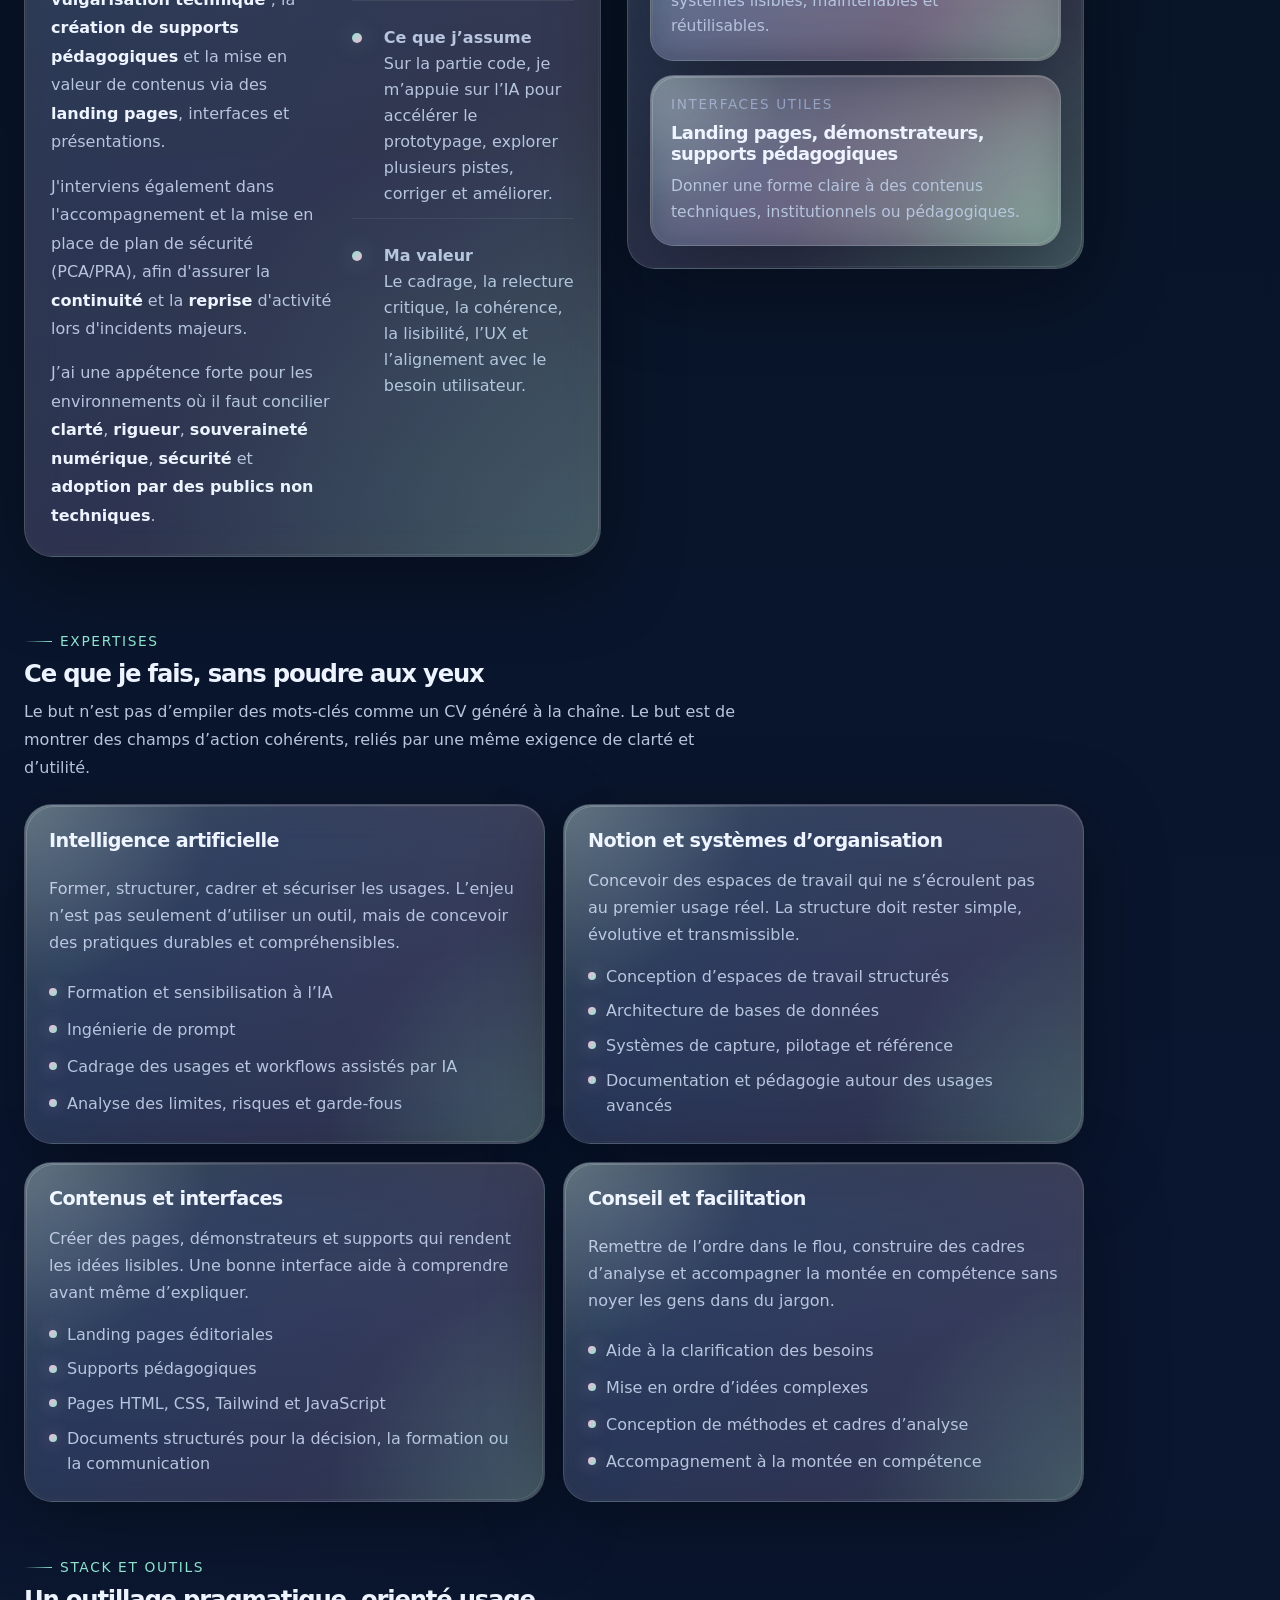
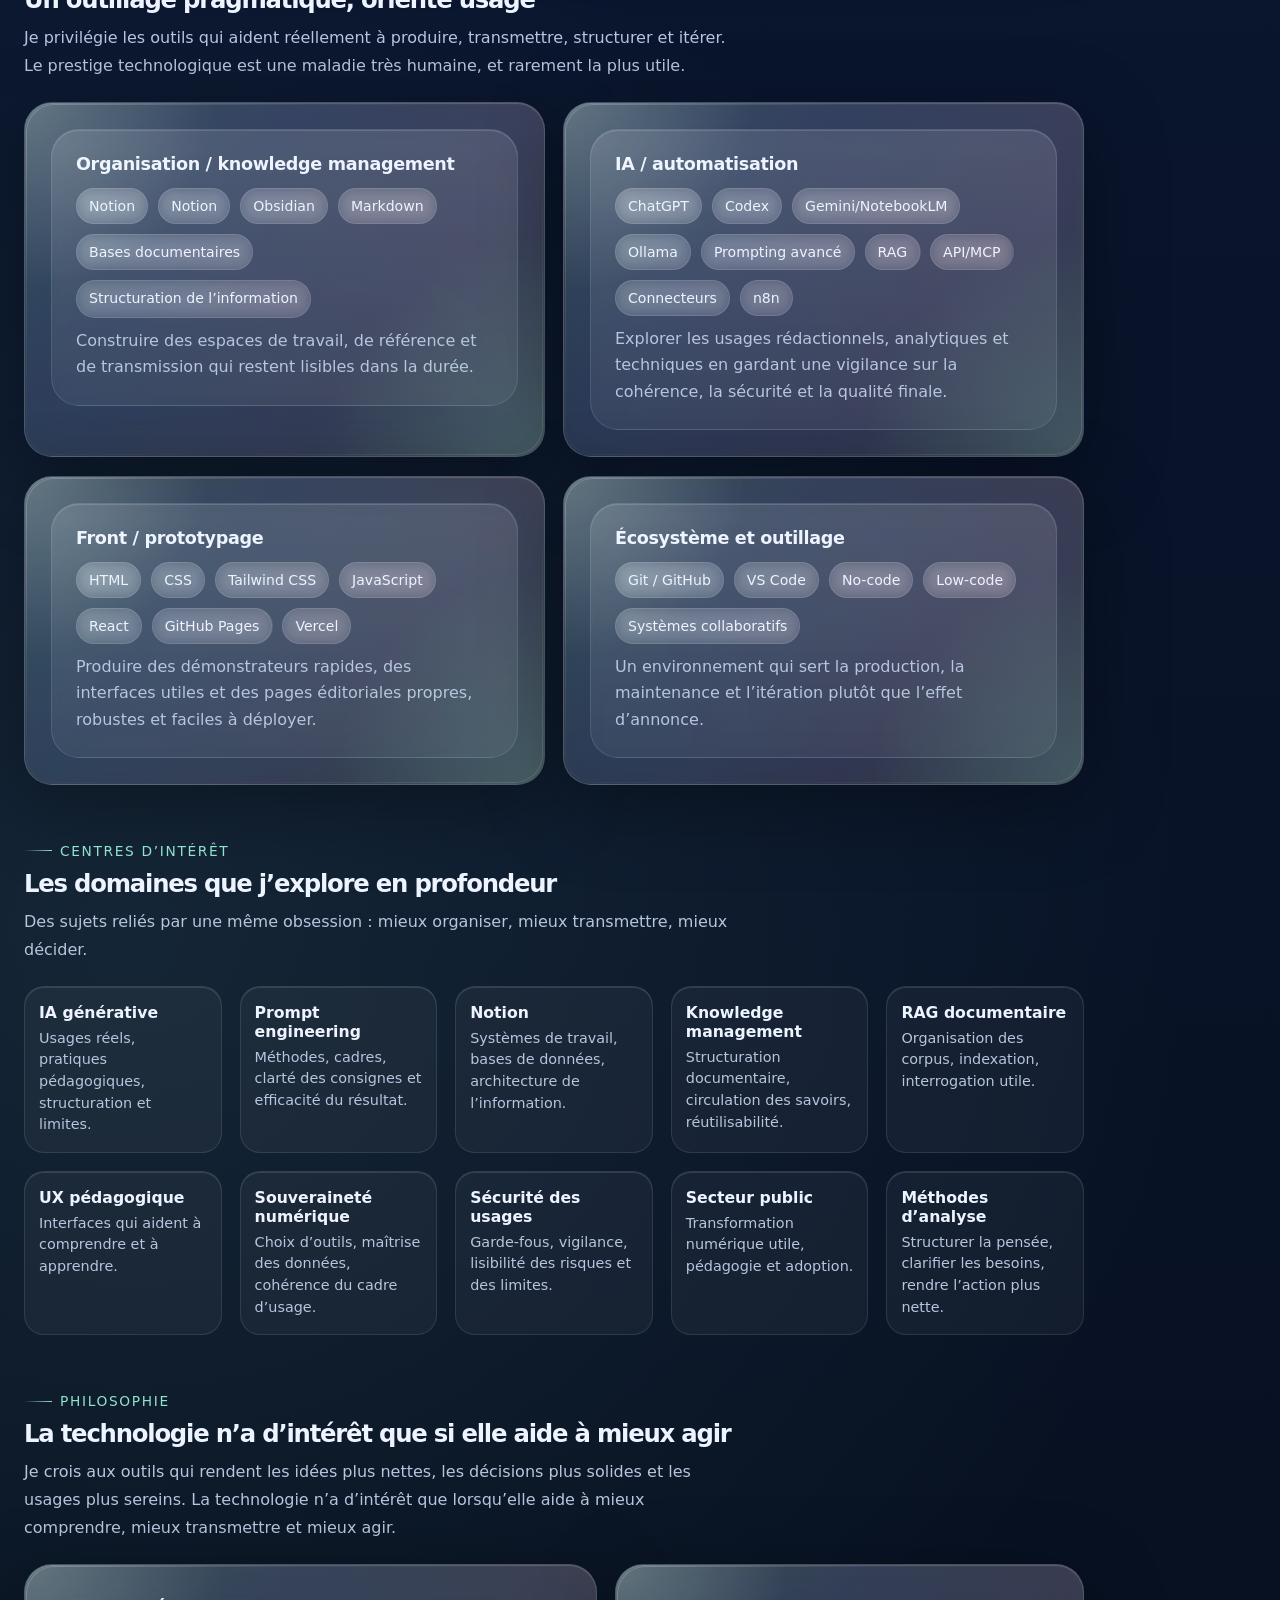
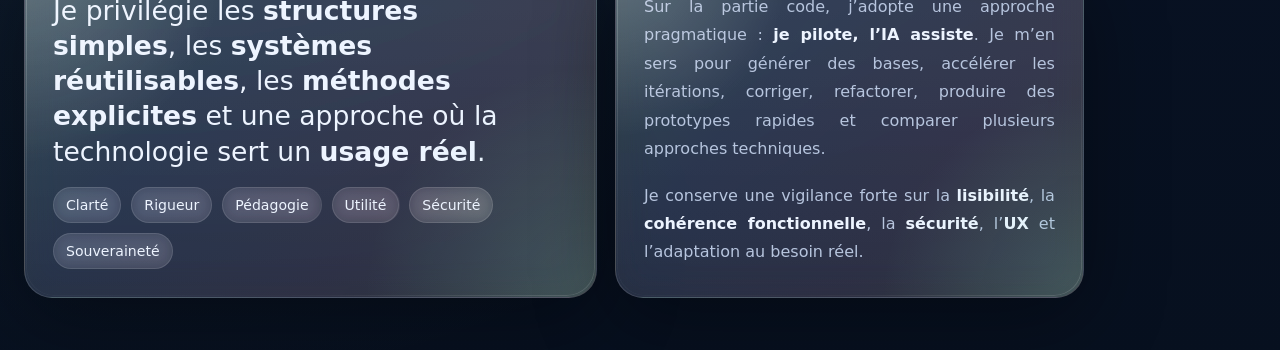
==== commit afb040a3: "Remove phrase and rebalance philosophy capsule typography" ====
--- a/index.html
+++ b/index.html
@@ -216,7 +216,7 @@
             <div class="panel-grid">
               <div class="micro-card">
                 <strong>Clarté</strong>
-                <span>Des structures simples, des sorties concrètes, des méthodes explicites.</span>
+                <span>Des structures simples, des méthodes explicites.</span>
               </div>
               <div class="micro-card">
                 <strong>Rigueur</strong>
@@ -430,7 +430,7 @@
         <article class="philosophy-card philosophy-card-quote tilt">
           <p class="quote">
             Je privilégie les <strong>structures simples</strong>, les <strong>systèmes réutilisables</strong>,
-            les <strong>sorties concrètes</strong>, les <strong>méthodes explicites</strong>
+            les <strong>méthodes explicites</strong>
             et une approche où la technologie sert un <strong>usage réel</strong>.
           </p>
           <div class="tag-cloud">
--- a/assets/css/style.css
+++ b/assets/css/style.css
@@ -1126,15 +1126,27 @@
 }
 
 .quote {
-  font-size: clamp(1.3rem, 2.6vw, 2rem);
-  line-height: 1.35;
-  letter-spacing: -0.04em;
-  max-width: 29ch;
+  font-size: clamp(1.14rem, 2.08vw, 1.74rem);
+  line-height: 1.32;
+  letter-spacing: 0;
+  max-width: 31ch;
   text-wrap: balance;
 }
 
 .quote strong {
   color: var(--text);
+}
+
+.philosophy-card .prose p {
+  text-align: justify;
+  text-justify: inter-word;
+  hyphens: auto;
+  overflow-wrap: normal;
+}
+
+.philosophy-card .quote {
+  text-align: left;
+  hyphens: none;
 }
 
 .footer-card {
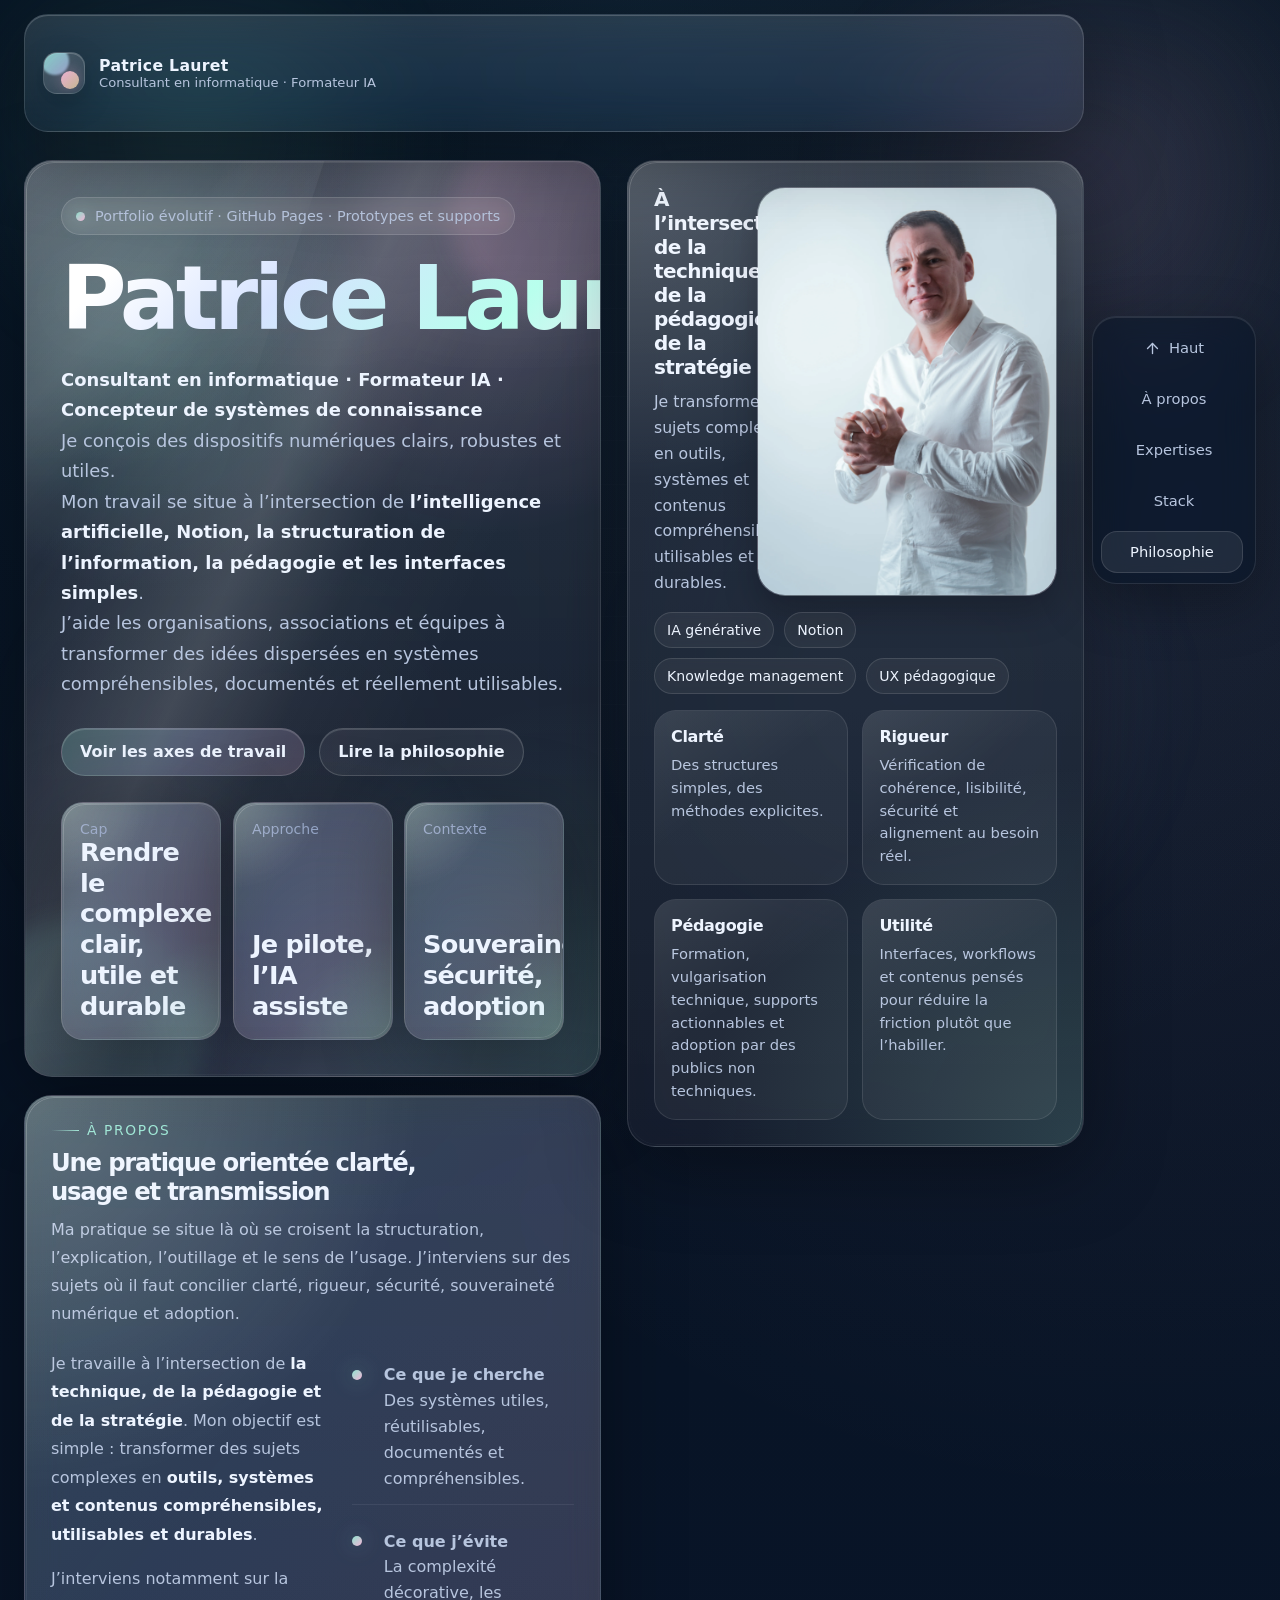
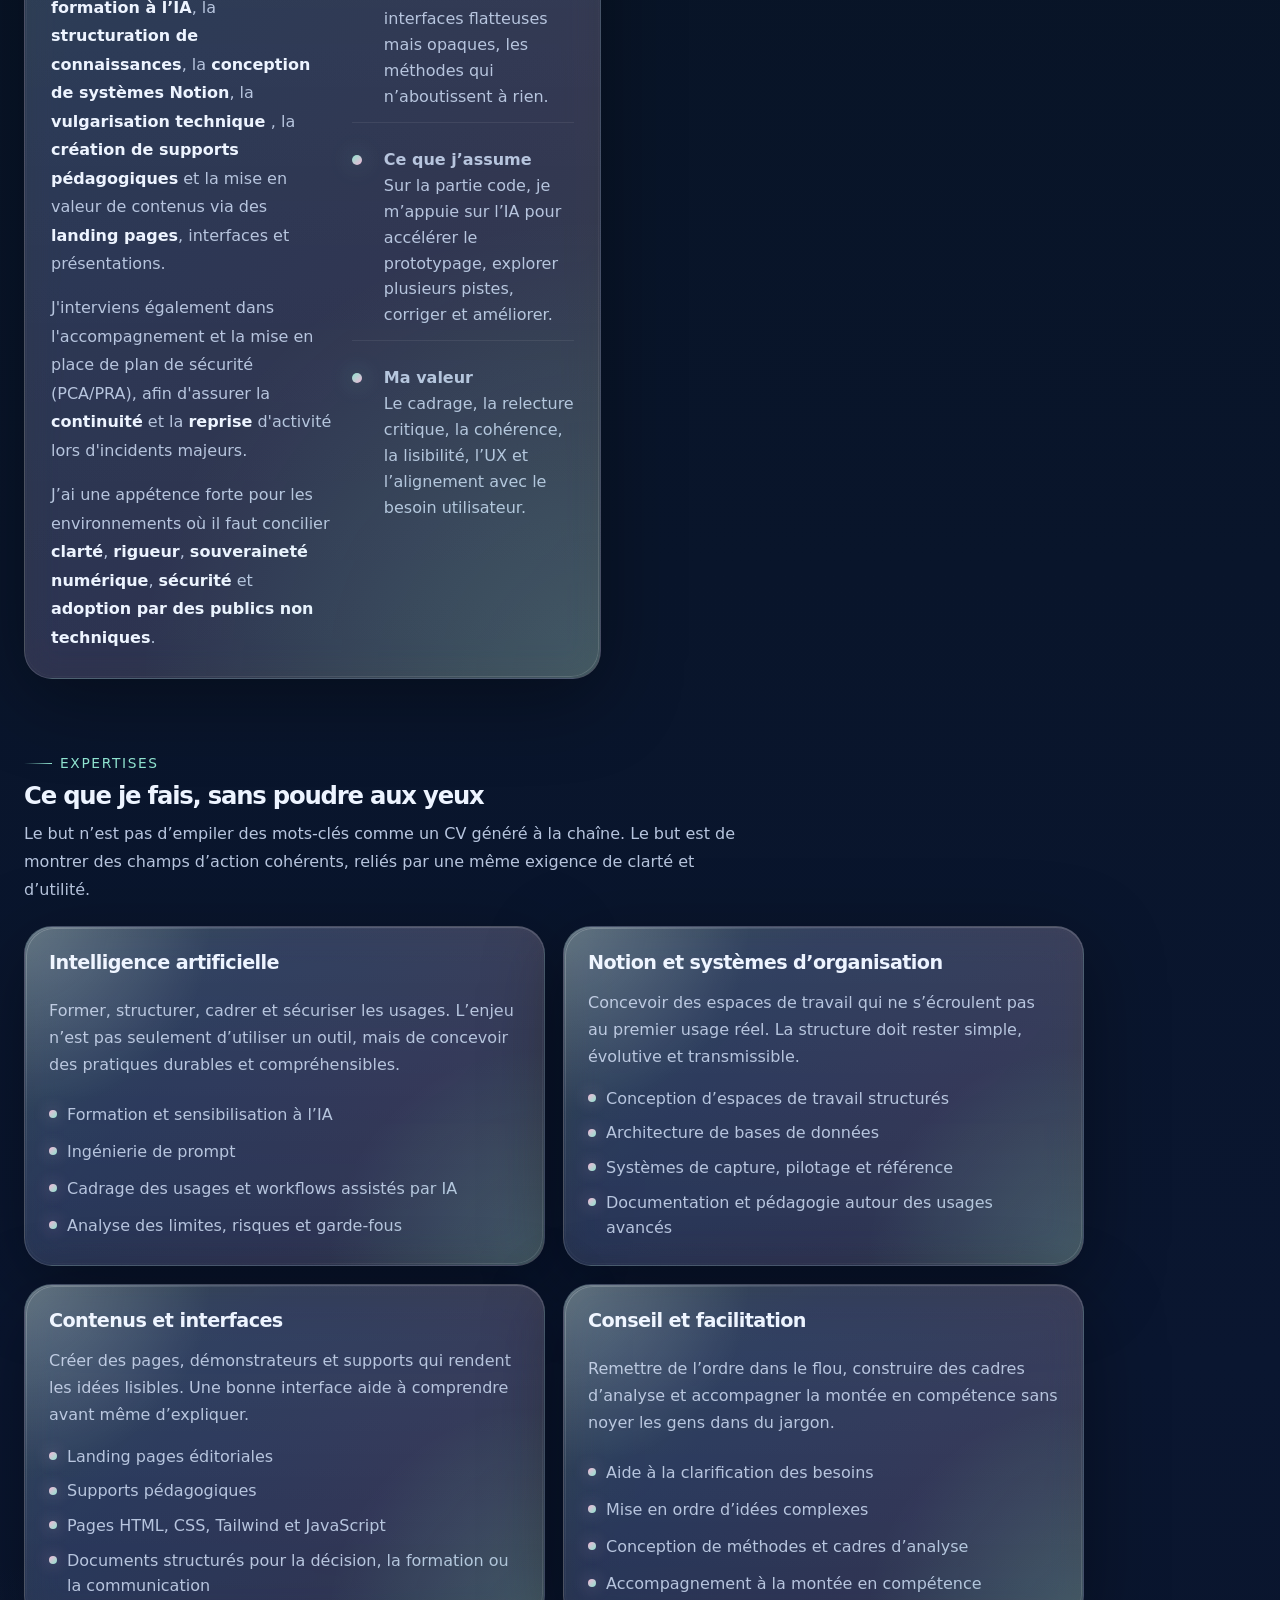
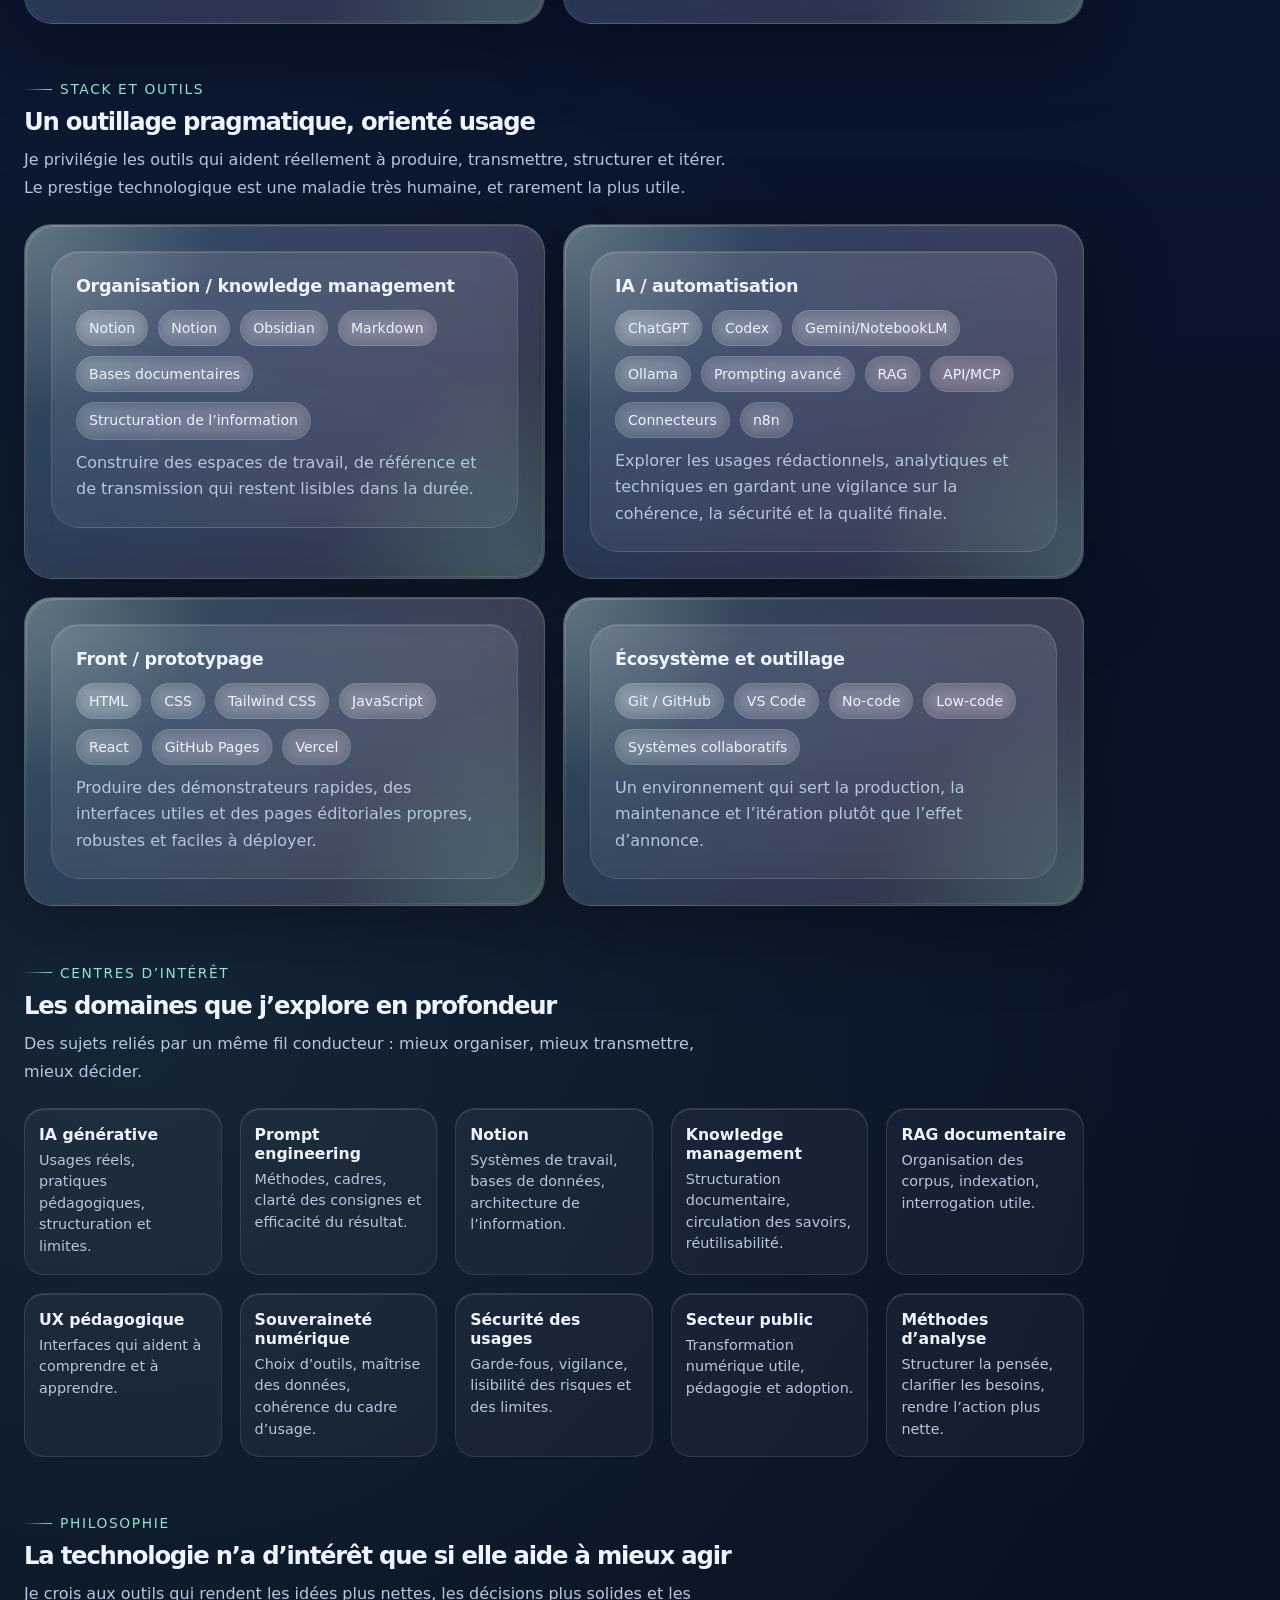
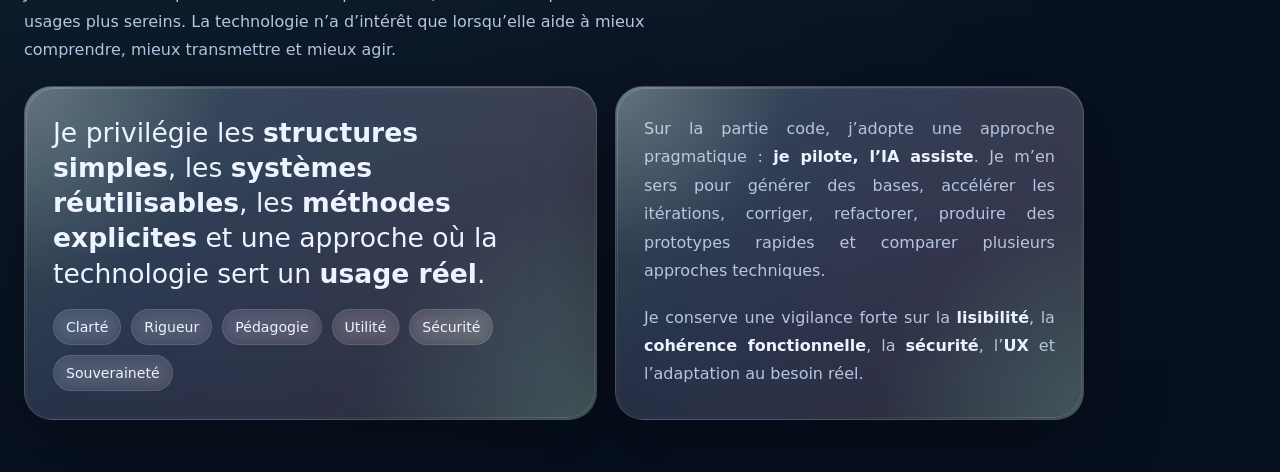
==== commit 68b94c56: "Adoucir le ton éditorial du portfolio" ====
--- a/index.html
+++ b/index.html
@@ -95,7 +95,7 @@
             <div>
               <div class="eyebrow">
                 <span class="dot" aria-hidden="true"></span>
-                <span>Portfolio évolutif · GitHub Pages · Design statique premium</span>
+                <span>Portfolio évolutif · GitHub Pages · Prototypes et supports</span>
               </div>
 
               <h1>
@@ -103,9 +103,11 @@
               </h1>
 
               <p class="hero-lead">
-                <strong>Consultant en informatique · Formateur IA · Architecte de systèmes de connaissance</strong><br />
-                Je conçois des dispositifs numériques clairs, robustes et actionnables. Mon terrain de jeu :
-                <strong>l’intelligence artificielle, Notion, la structuration de l’information, la pédagogie et les interfaces utiles</strong>.
+                <strong>Consultant en informatique · Formateur IA · Concepteur de systèmes de connaissance</strong><br />
+                Je conçois des dispositifs numériques clairs, robustes et utiles.<br />
+                Mon travail se situe à l’intersection de
+                <strong>l’intelligence artificielle, Notion, la structuration de l’information, la pédagogie et les interfaces simples</strong>.<br />
+                J’aide les organisations, associations et équipes à transformer des idées dispersées en systèmes compréhensibles, documentés et réellement utilisables.
               </p>
 
               <div class="cta-row">
@@ -133,7 +135,7 @@
           <article id="apropos" class="panel intro-about reveal delay-120">
             <div class="section-head">
               <span class="label">À propos</span>
-              <h2>Un profil qui cherche moins le brillant que le juste</h2>
+              <h2>Une pratique orientée clarté, usage et transmission</h2>
               <p>
                 Ma pratique se situe là où se croisent la structuration, l’explication, l’outillage et le sens de l’usage.
                 J’interviens sur des sujets où il faut concilier clarté, rigueur, sécurité, souveraineté numérique et adoption.
@@ -399,7 +401,7 @@
       <div class="section-head">
         <span class="label">Centres d’intérêt</span>
         <h2>Les domaines que j’explore en profondeur</h2>
-        <p>Des sujets reliés par une même obsession : mieux organiser, mieux transmettre, mieux décider.</p>
+        <p>Des sujets reliés par un même fil conducteur : mieux organiser, mieux transmettre, mieux décider.</p>
       </div>
 
       <div class="interest-grid">
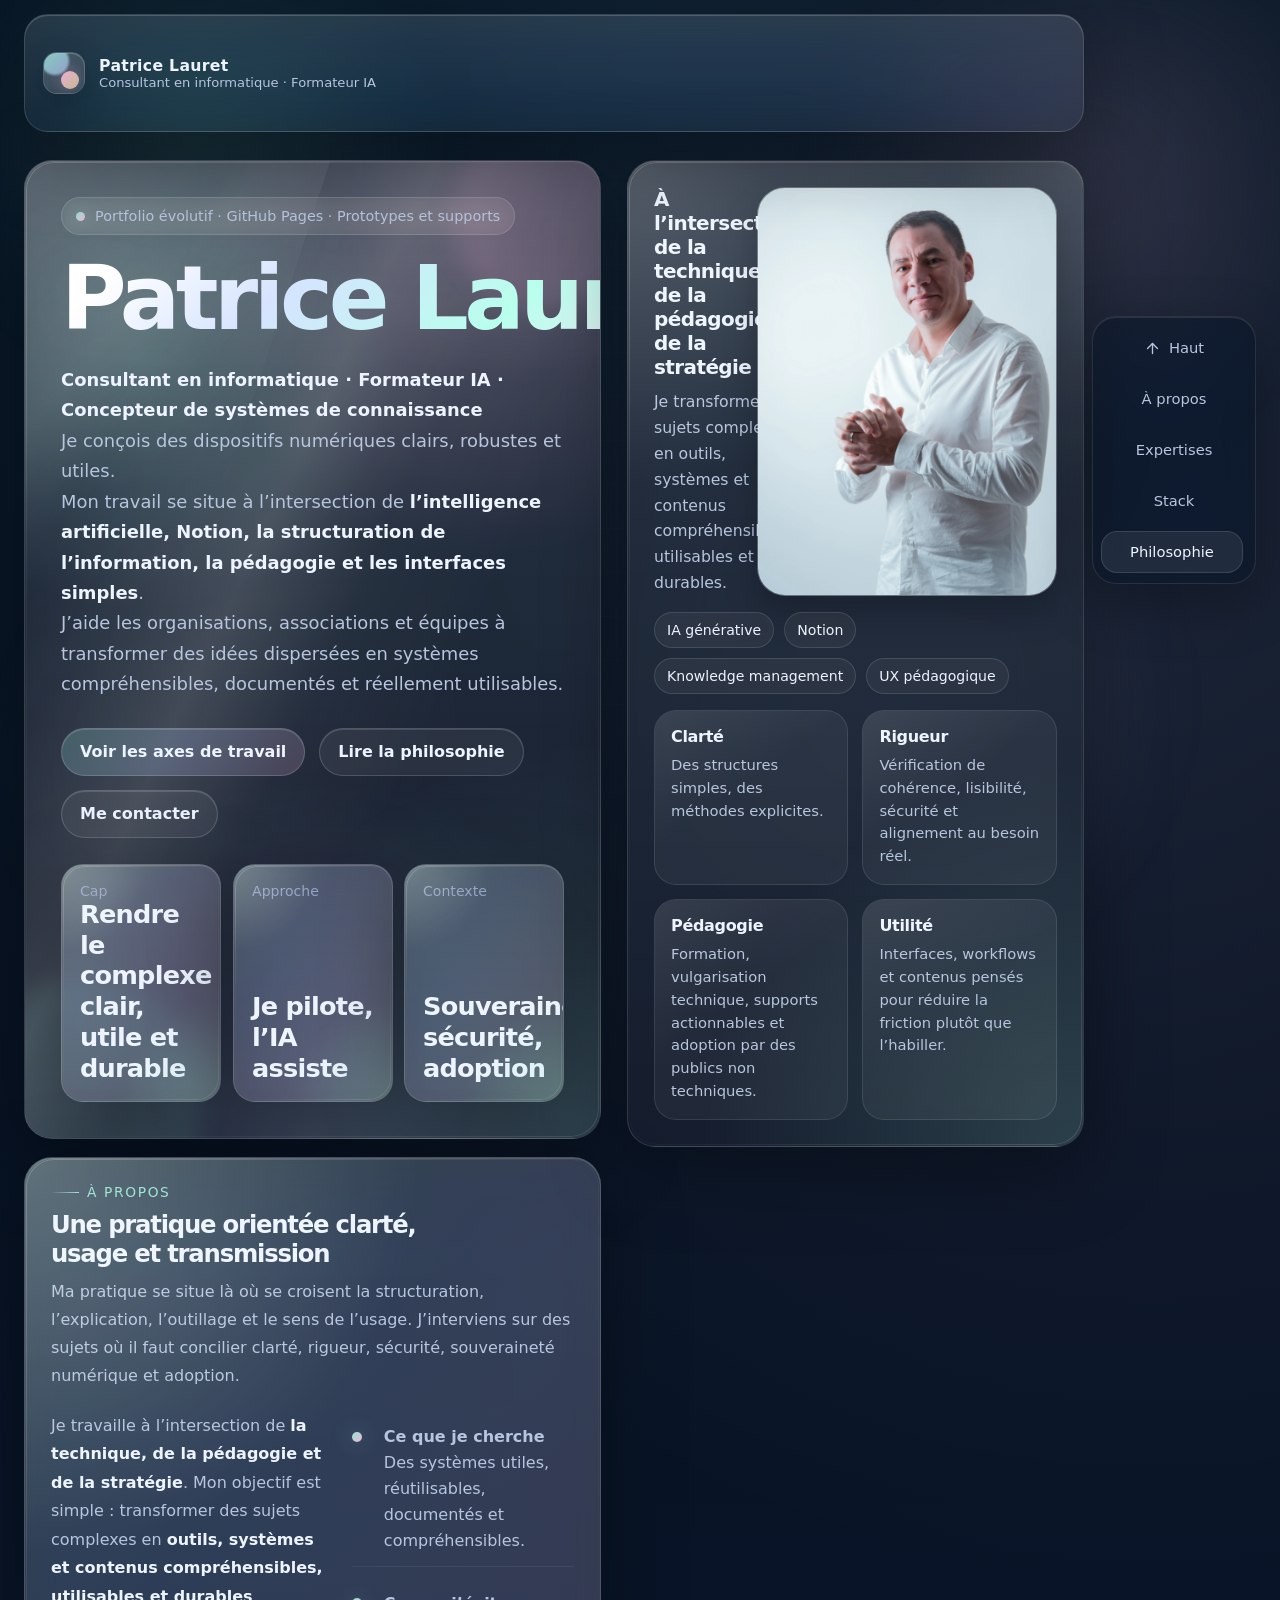
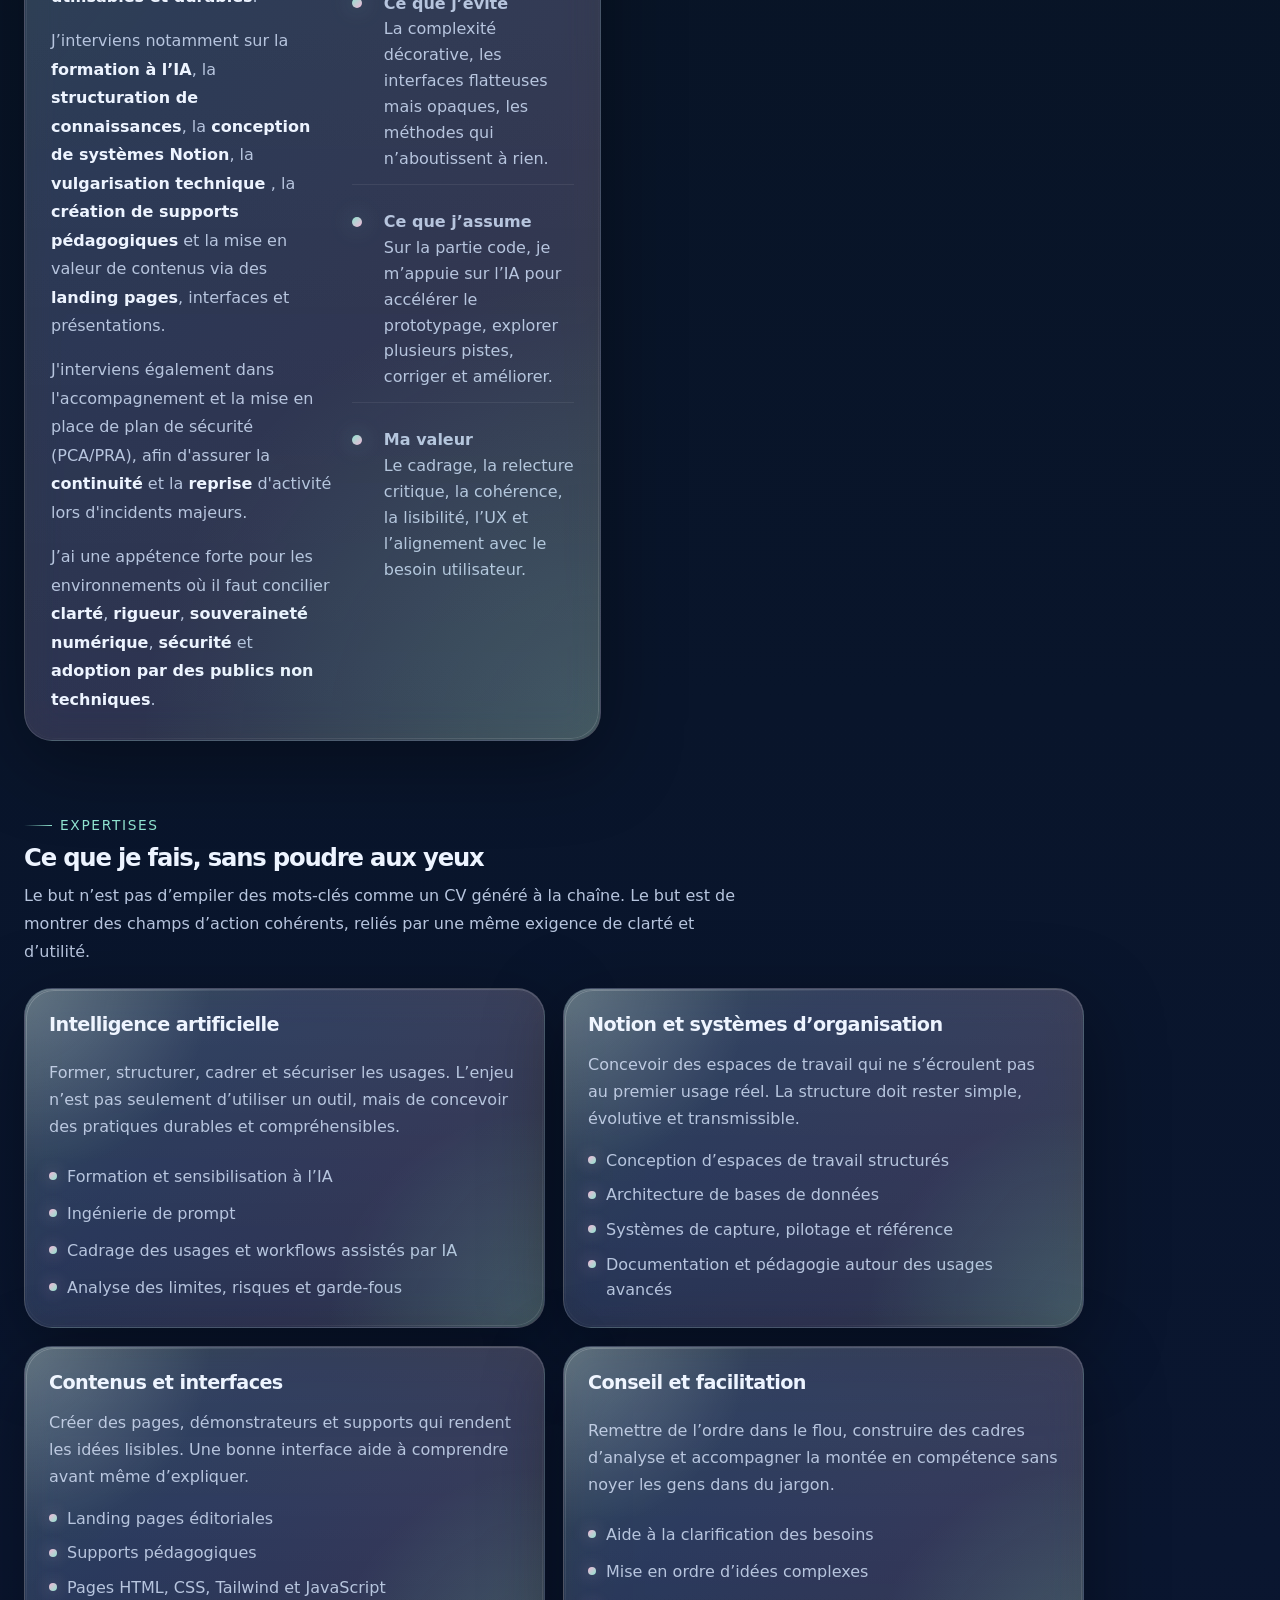
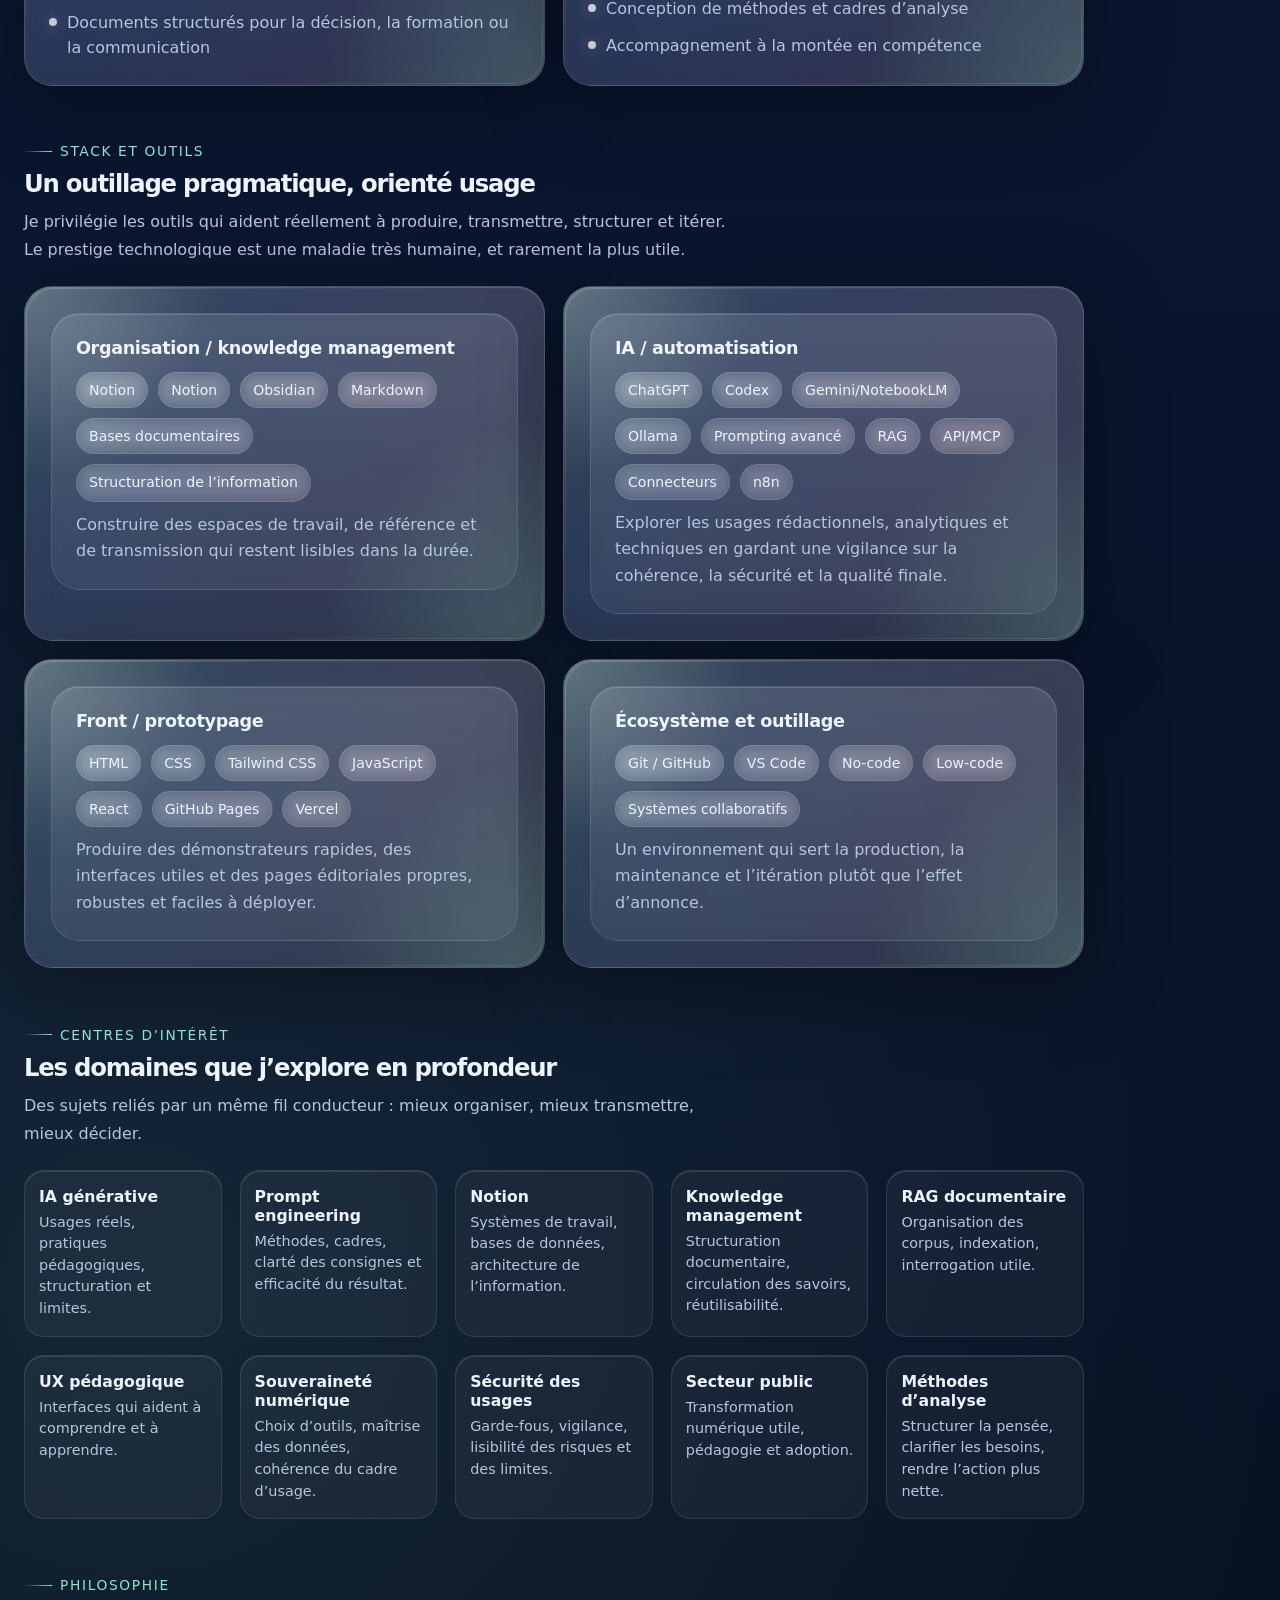
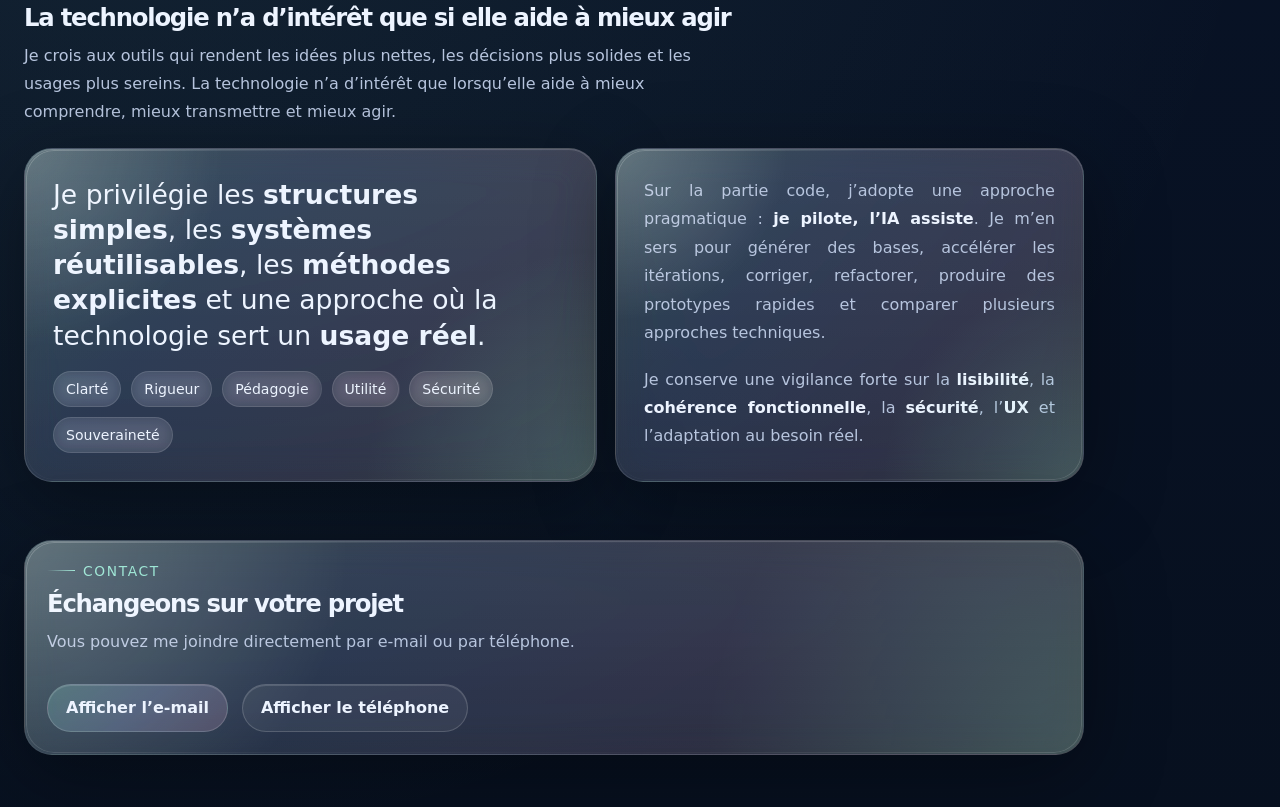
==== commit e80dfadd: "Protéger les coordonnées contre le spam" ====
--- a/index.html
+++ b/index.html
@@ -113,6 +113,7 @@
               <div class="cta-row">
                 <a class="btn btn-primary" href="#expertises">Voir les axes de travail</a>
                 <a class="btn" href="#philosophie">Lire la philosophie</a>
+                <a class="btn" href="#contact">Me contacter</a>
               </div>
             </div>
 
@@ -462,6 +463,25 @@
         </article>
       </div>
     </section>
+
+    <section id="contact" class="wrap reveal">
+      <article class="panel panel-compact">
+        <div class="section-head">
+          <span class="label">Contact</span>
+          <h2>Échangeons sur votre projet</h2>
+          <p>Vous pouvez me joindre directement par e-mail ou par téléphone.</p>
+        </div>
+
+        <div class="cta-row" aria-label="Coordonnées de Patrice Lauret" aria-live="polite">
+          <button class="btn btn-primary" type="button" data-contact-reveal="email">
+            Afficher l’e-mail
+          </button>
+          <button class="btn" type="button" data-contact-reveal="phone">
+            Afficher le téléphone
+          </button>
+        </div>
+      </article>
+    </section>
   </main>
 </body>
 </html>
--- a/assets/css/style.css
+++ b/assets/css/style.css
@@ -562,7 +562,9 @@
   border: 1px solid rgba(255, 255, 255, 0.16);
   background: rgba(255, 255, 255, 0.06);
   color: var(--text);
+  font: inherit;
   font-weight: 600;
+  cursor: pointer;
   transition:
     transform 180ms ease,
     background 180ms ease,
@@ -577,6 +579,11 @@
   box-shadow:
     inset 0 1px 0 rgba(255, 255, 255, 0.18),
     0 10px 24px rgba(0, 0, 0, 0.18);
+}
+
+.btn:focus-visible {
+  outline: 2px solid rgba(143, 227, 207, 0.75);
+  outline-offset: 3px;
 }
 
 .btn-primary {
